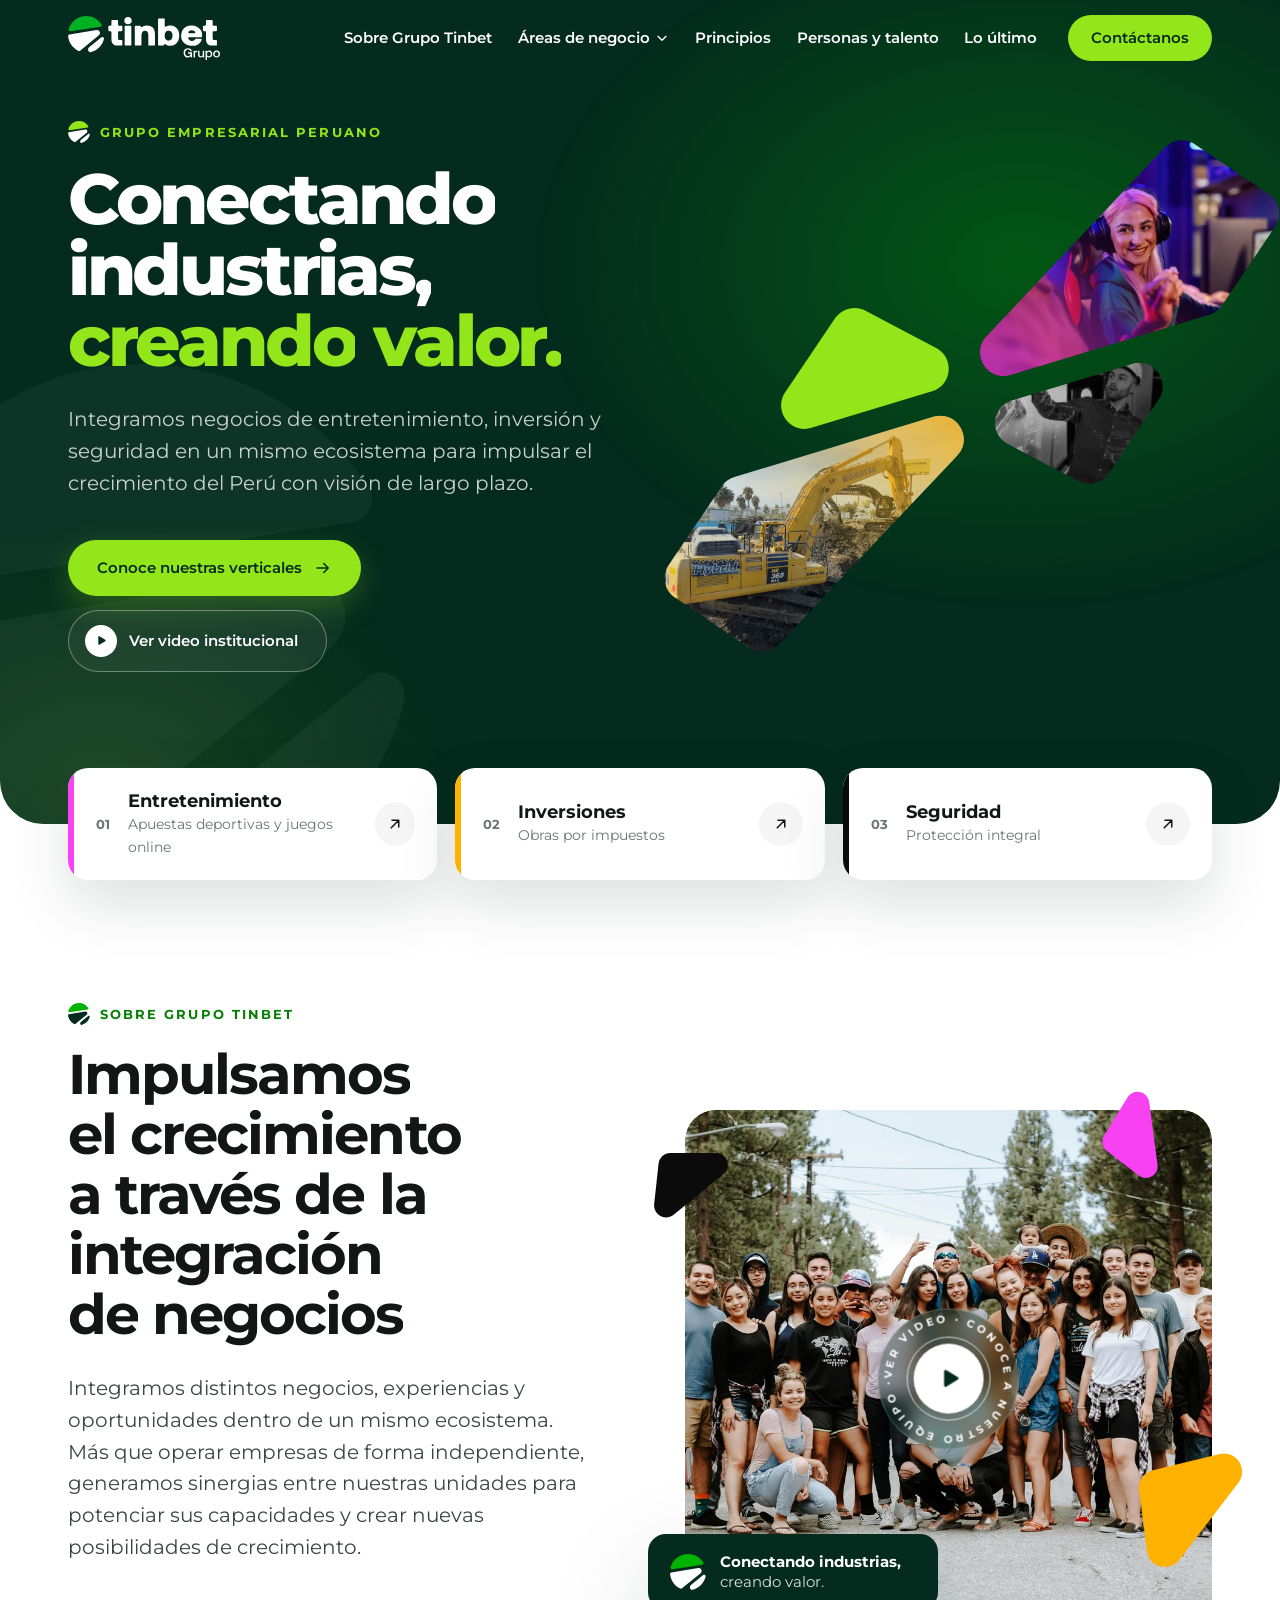
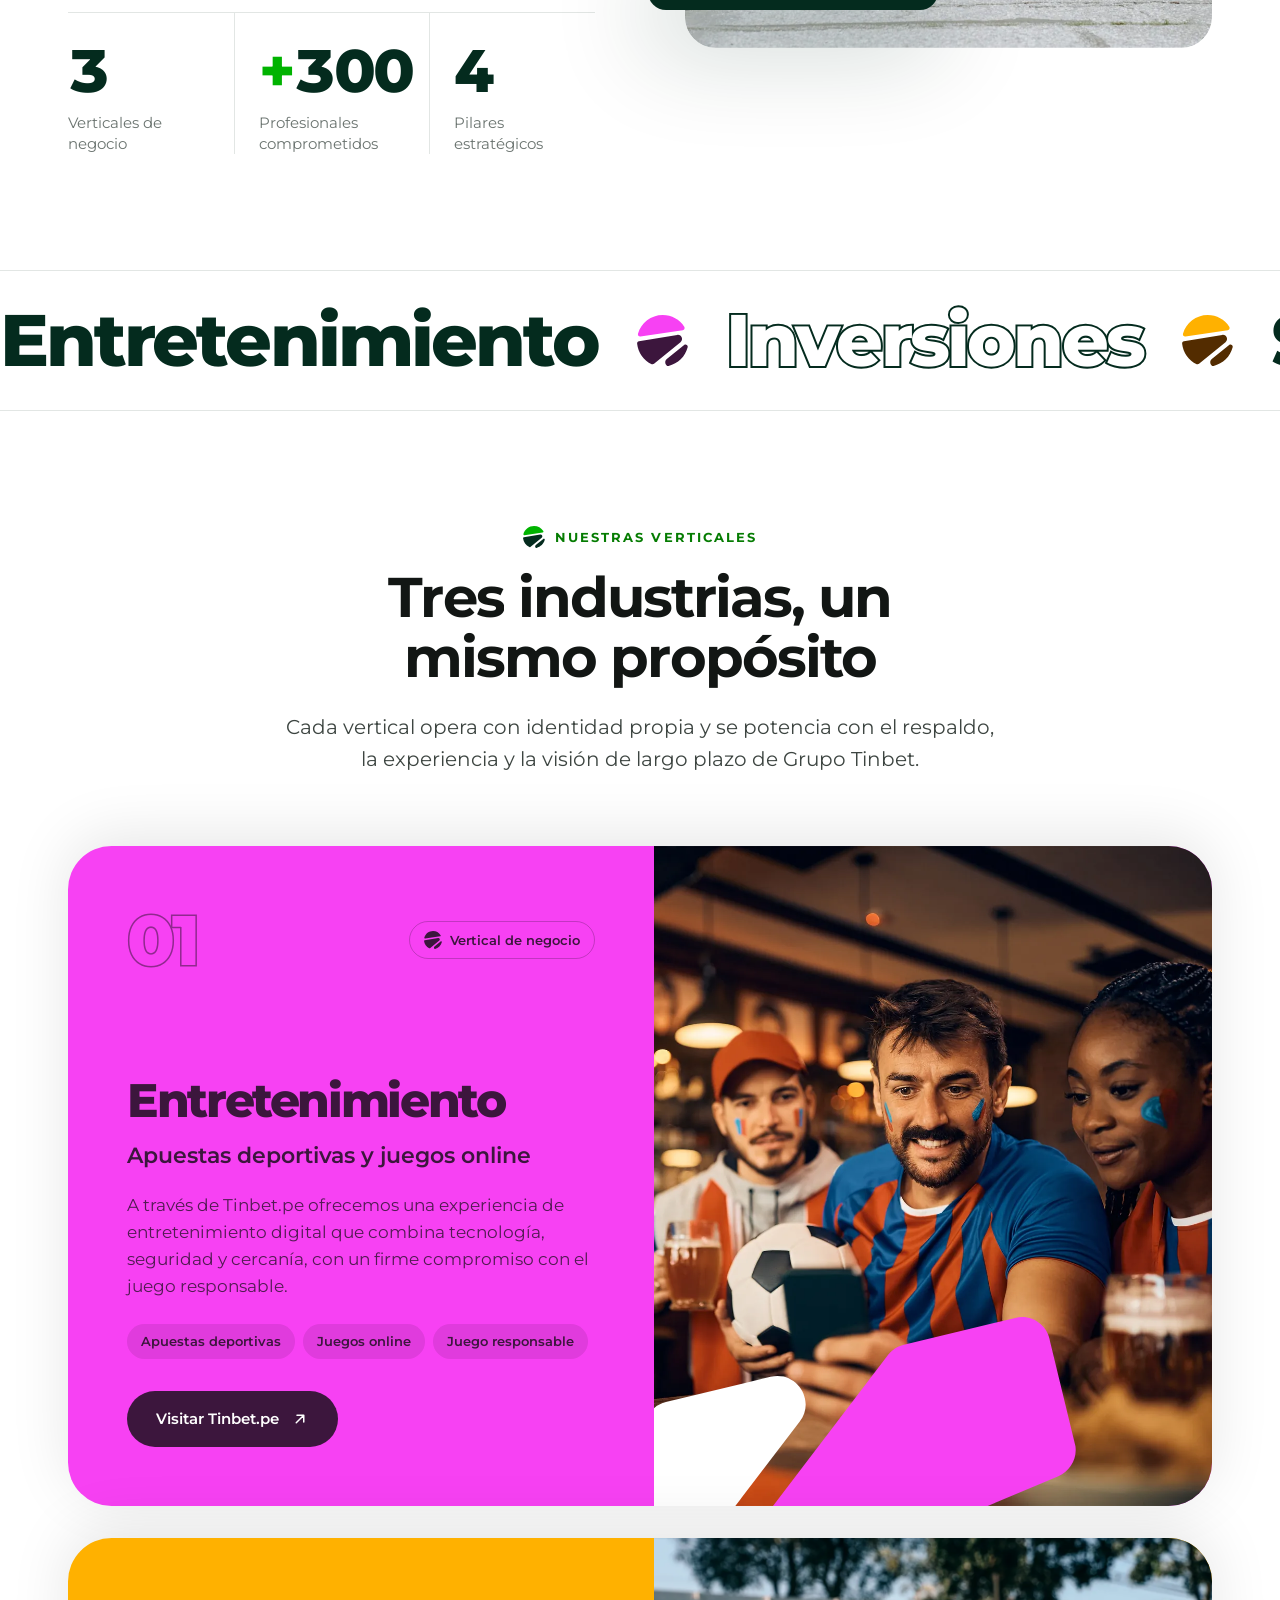
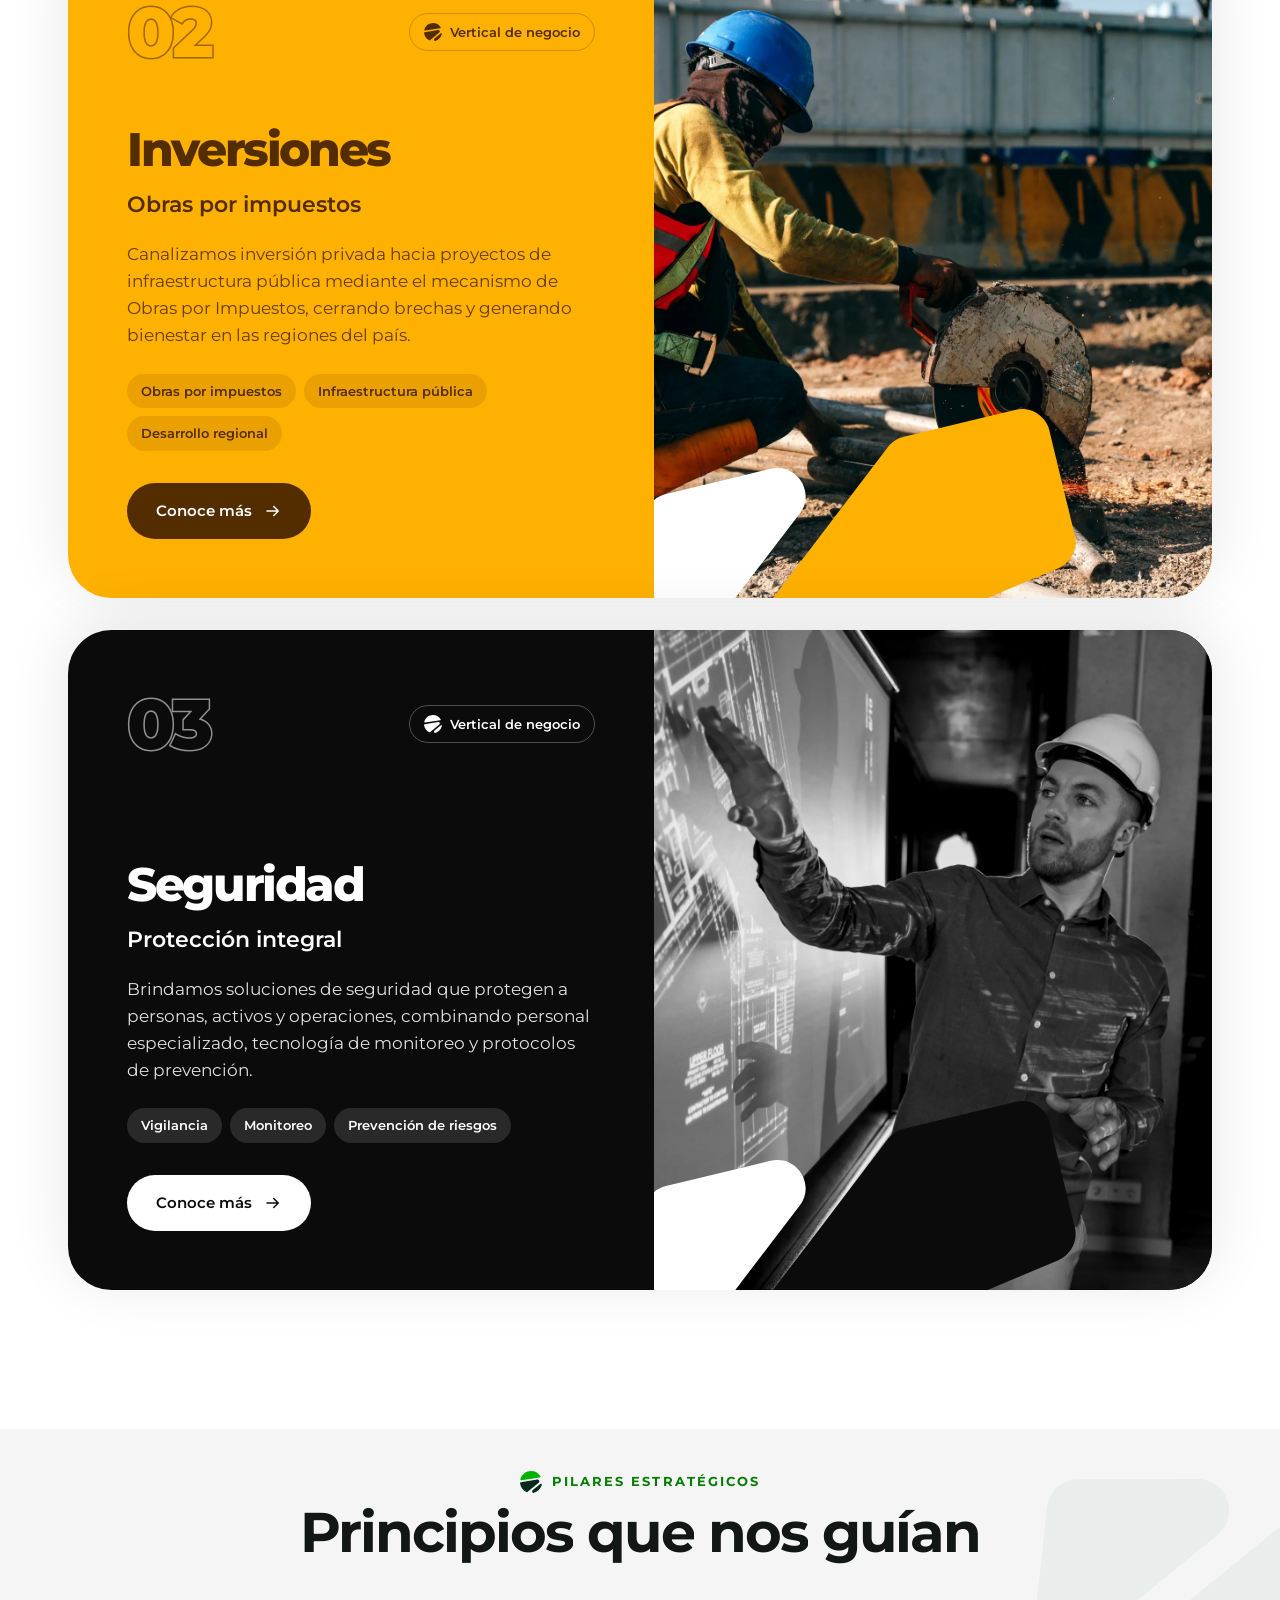
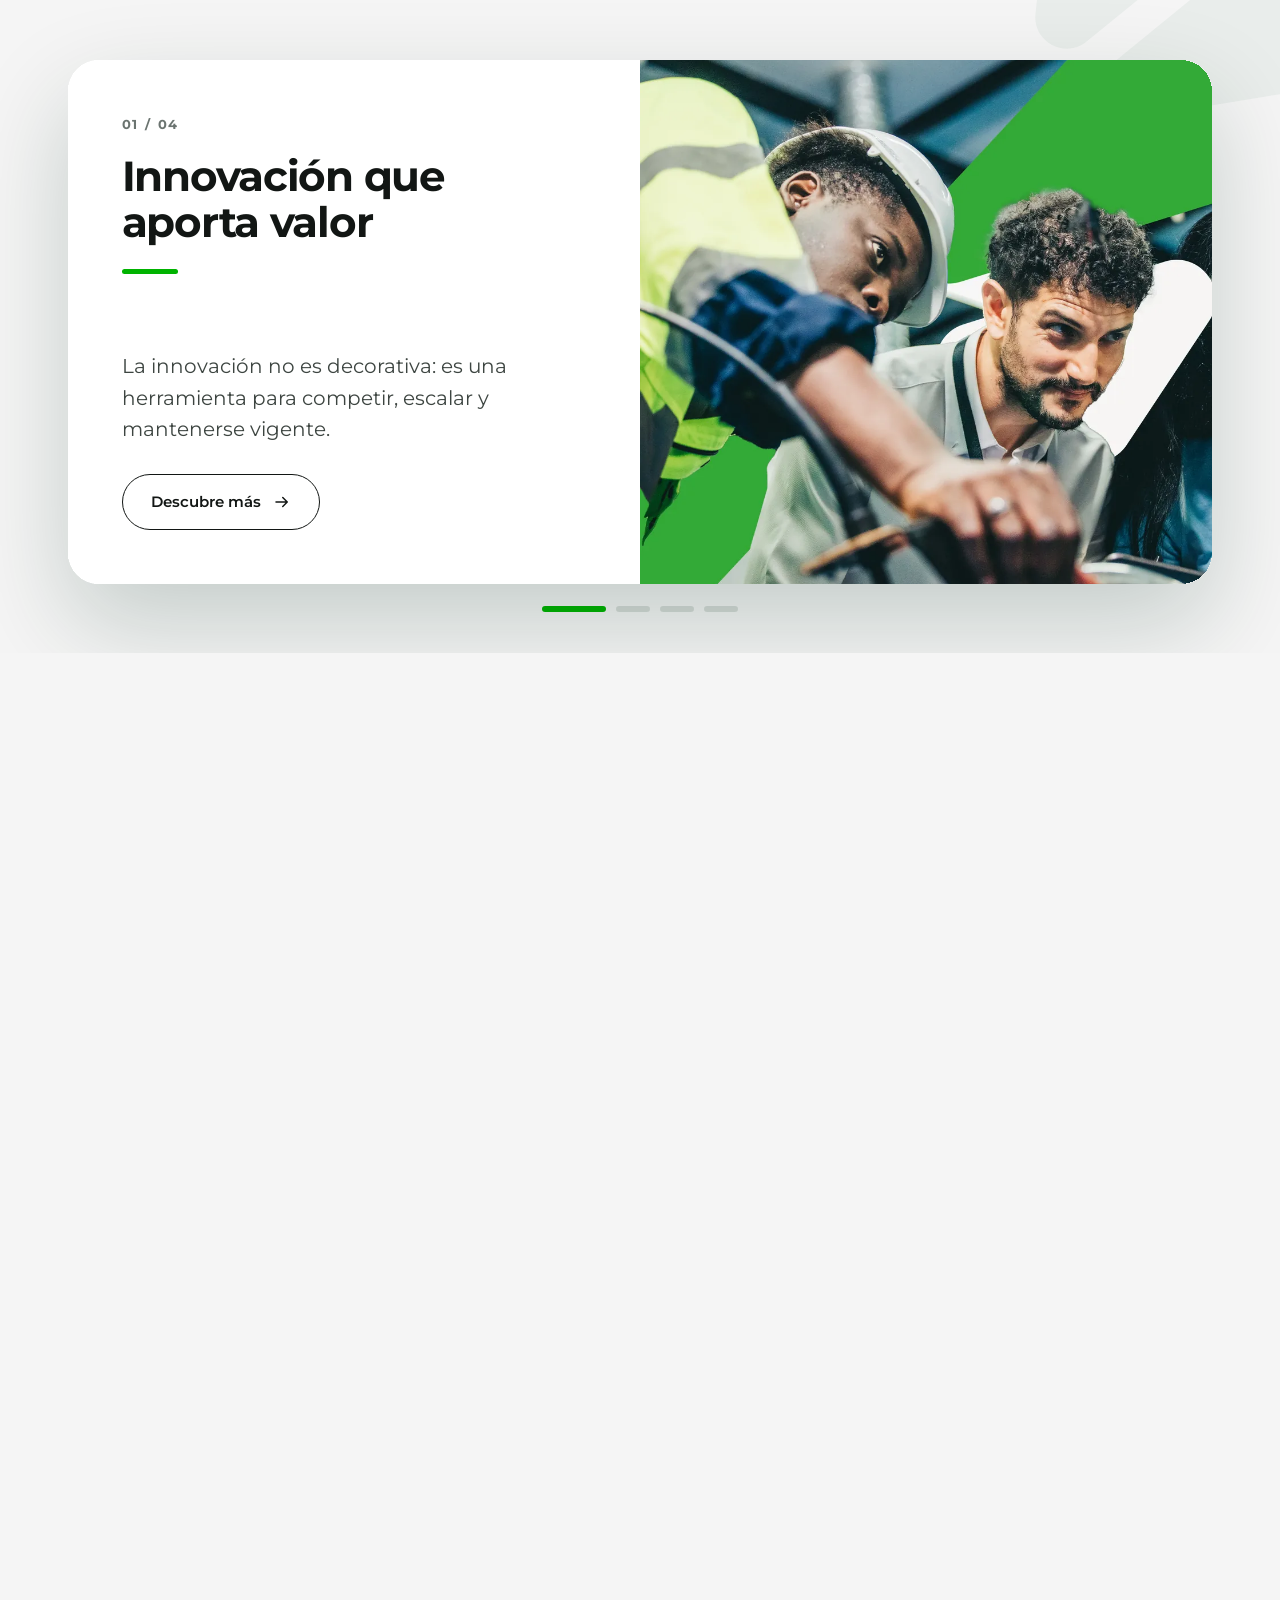
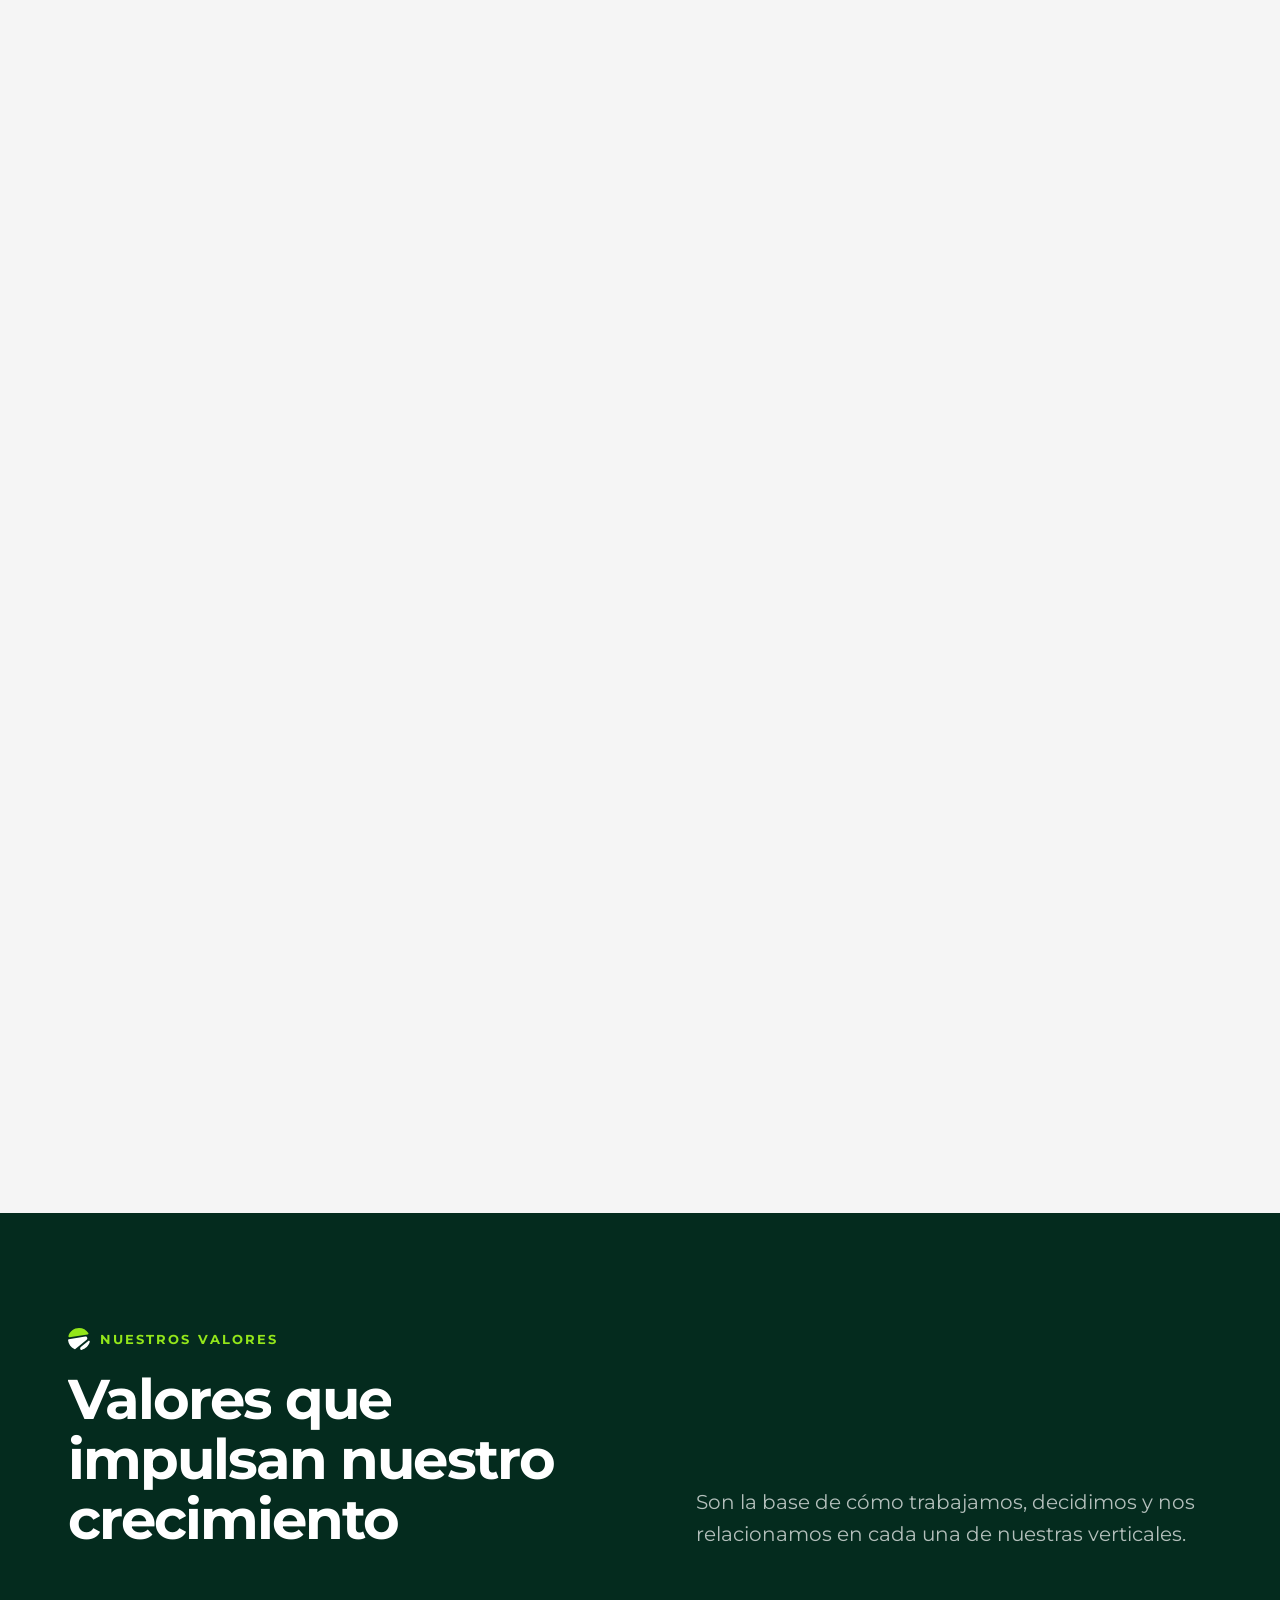
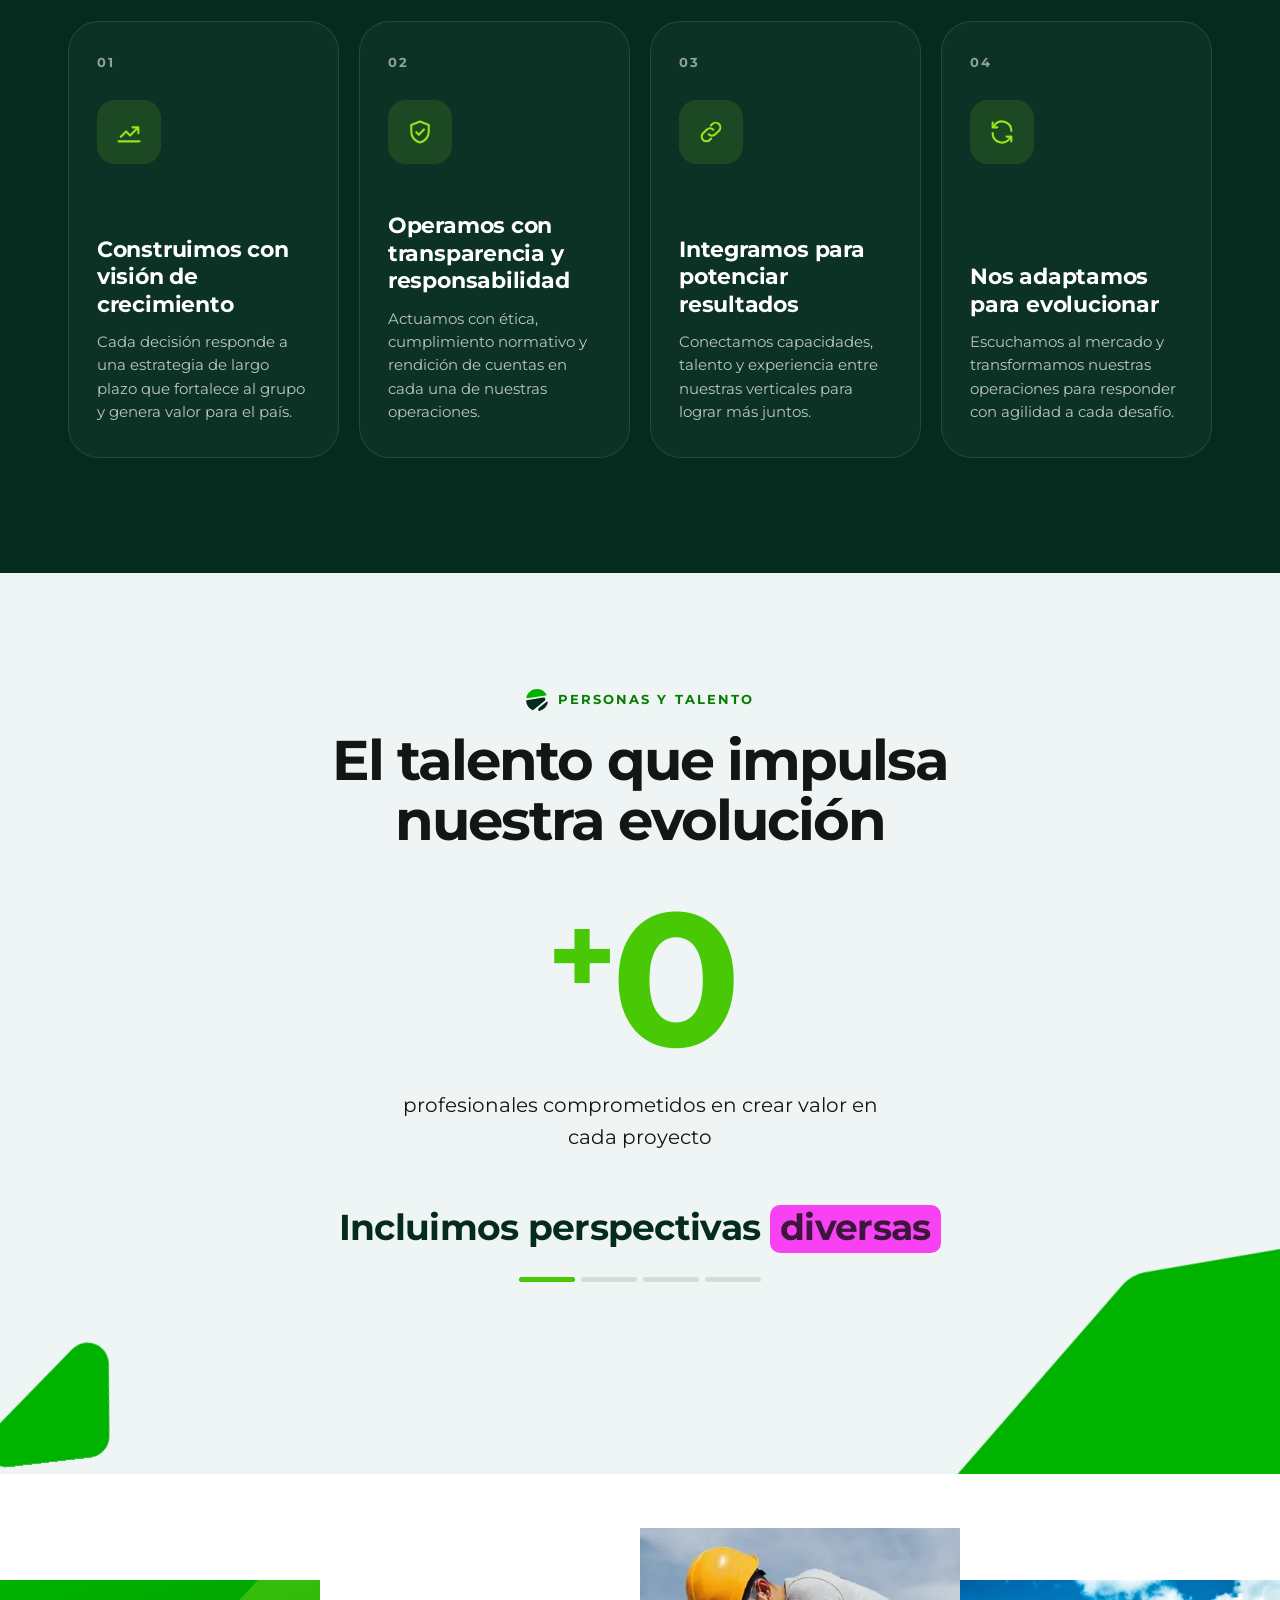
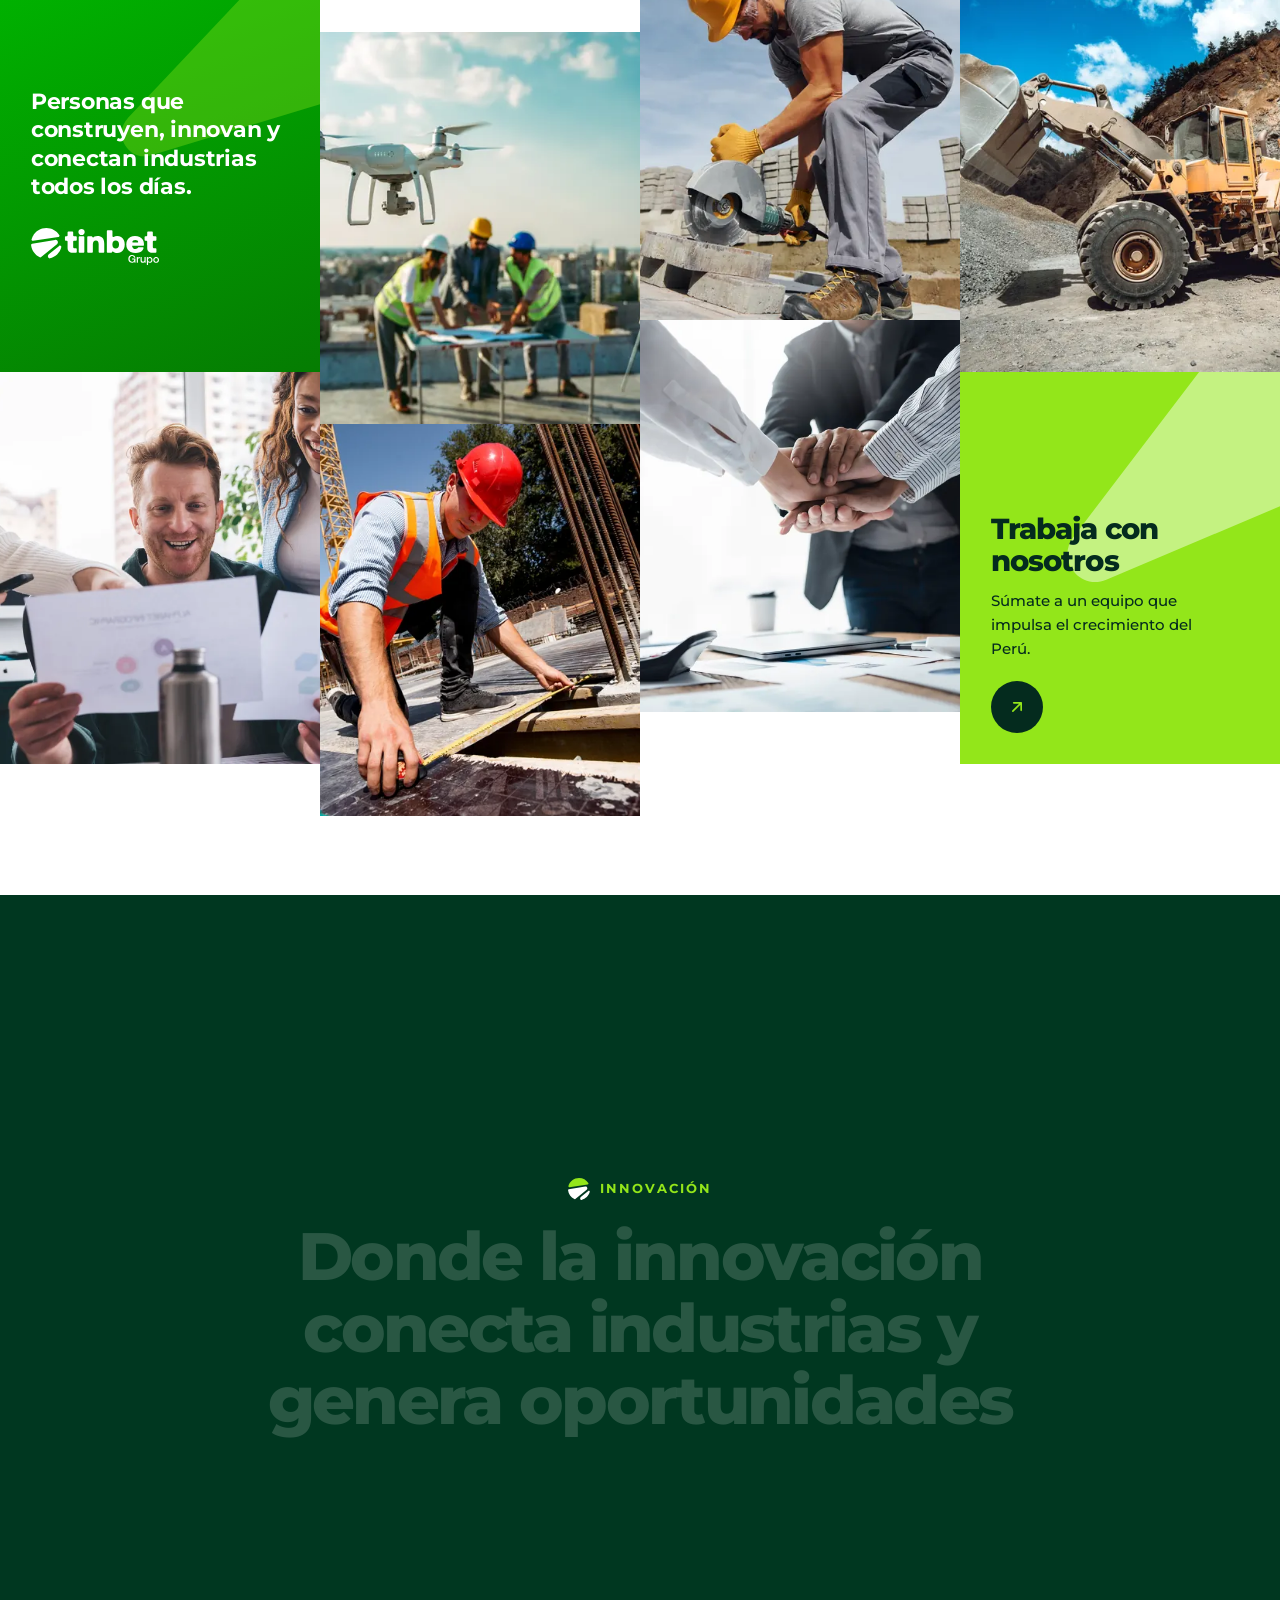
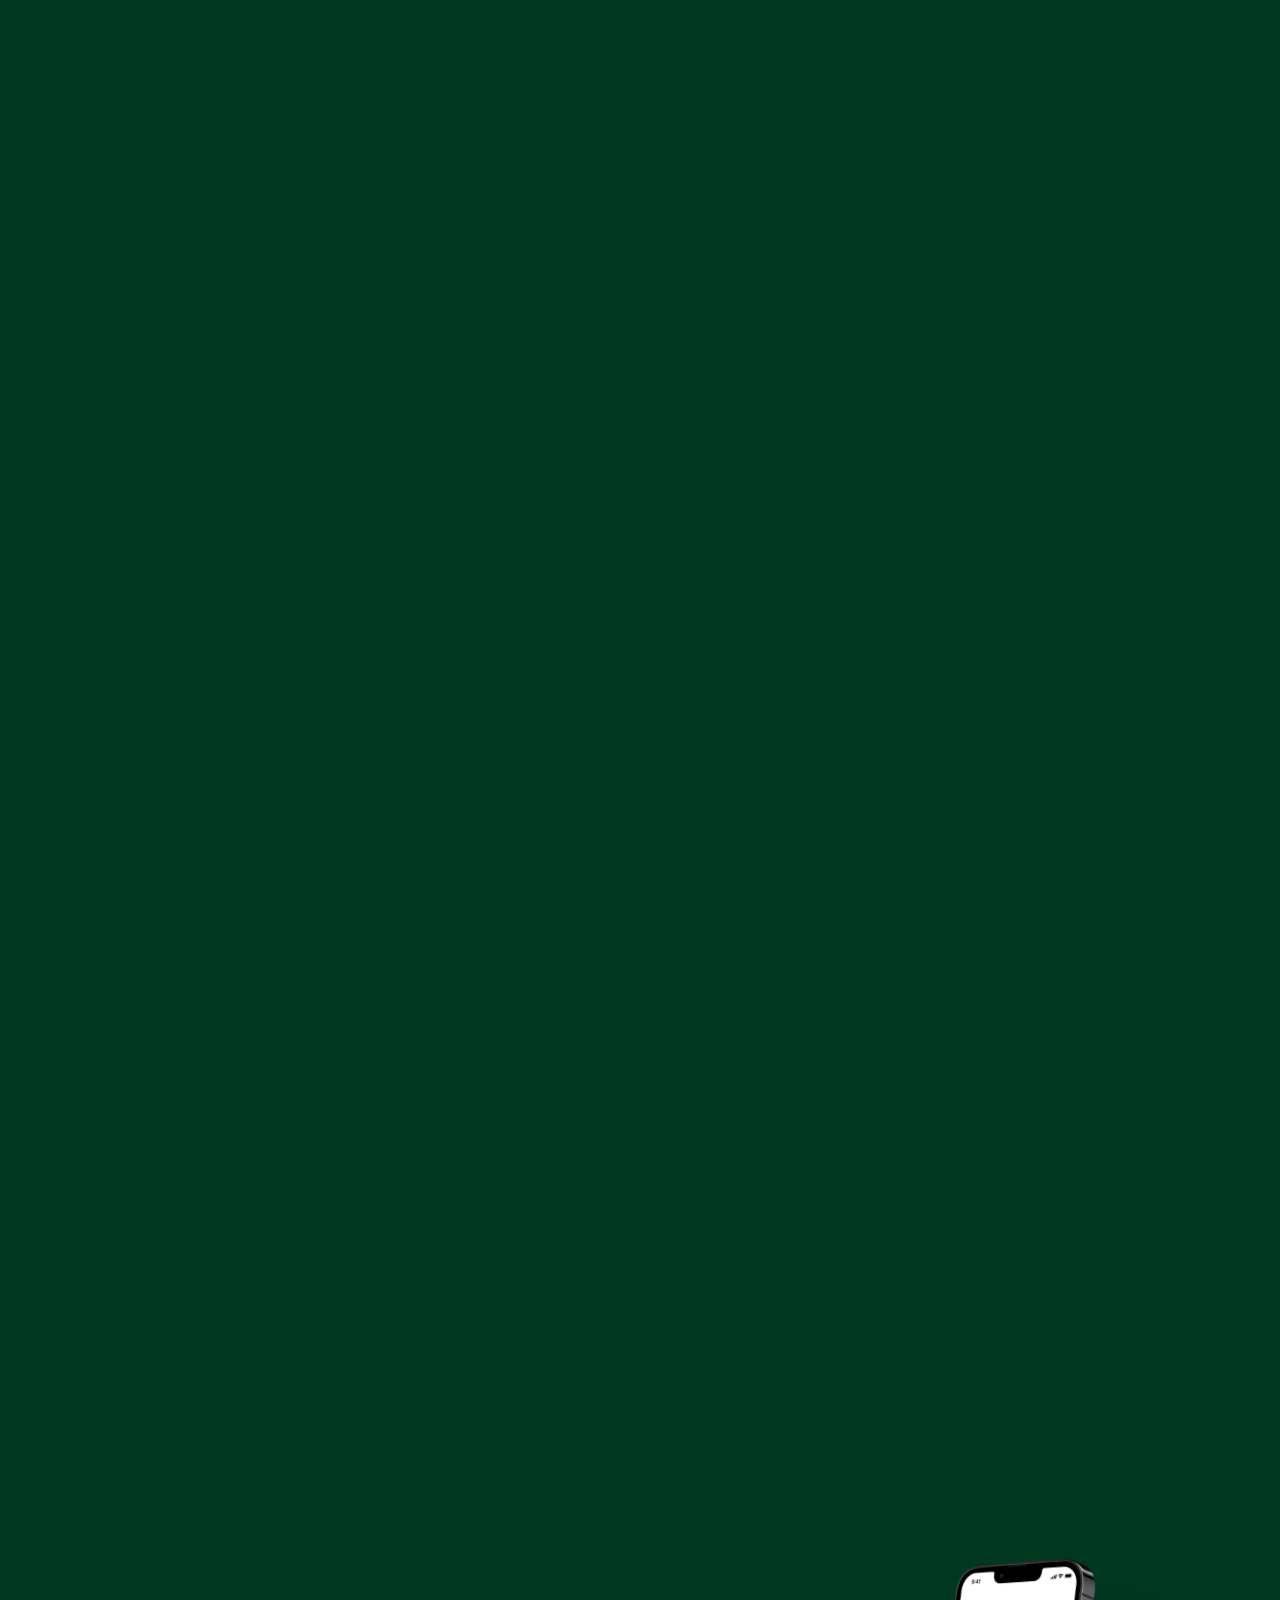
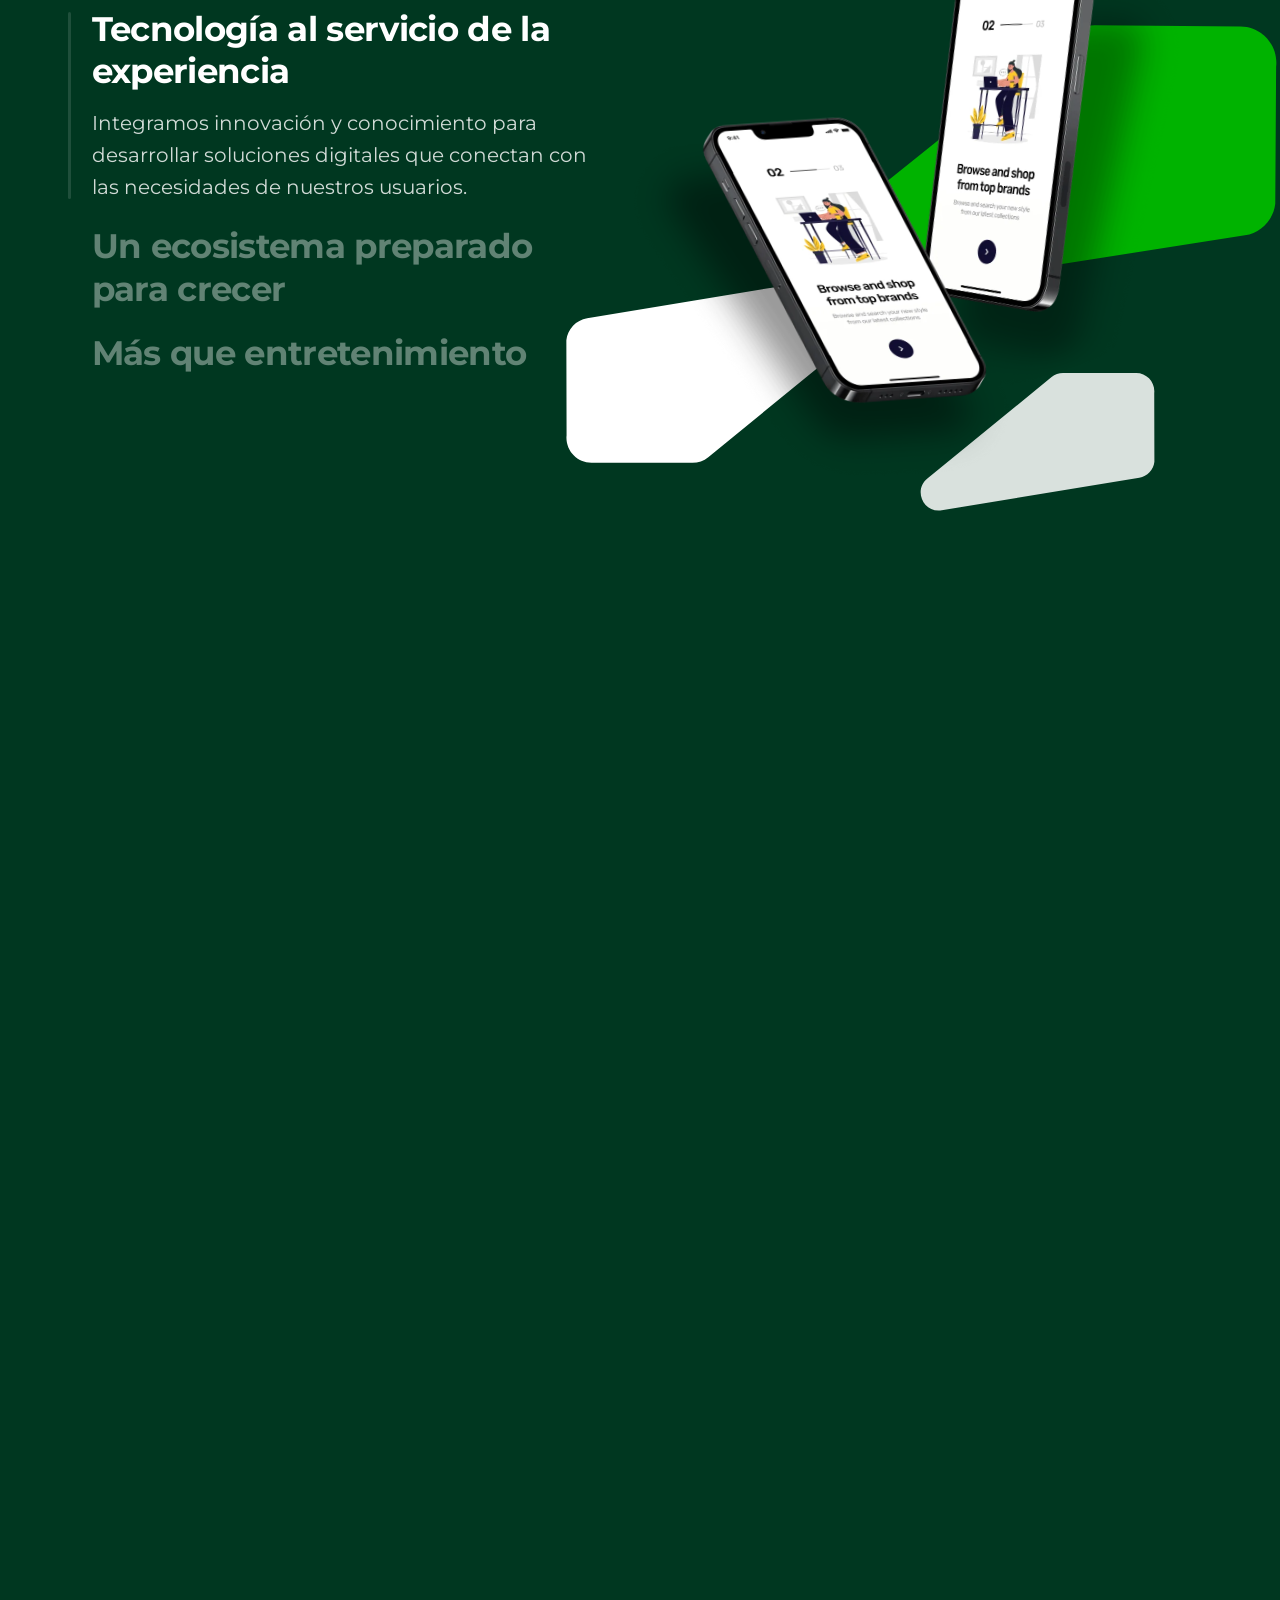
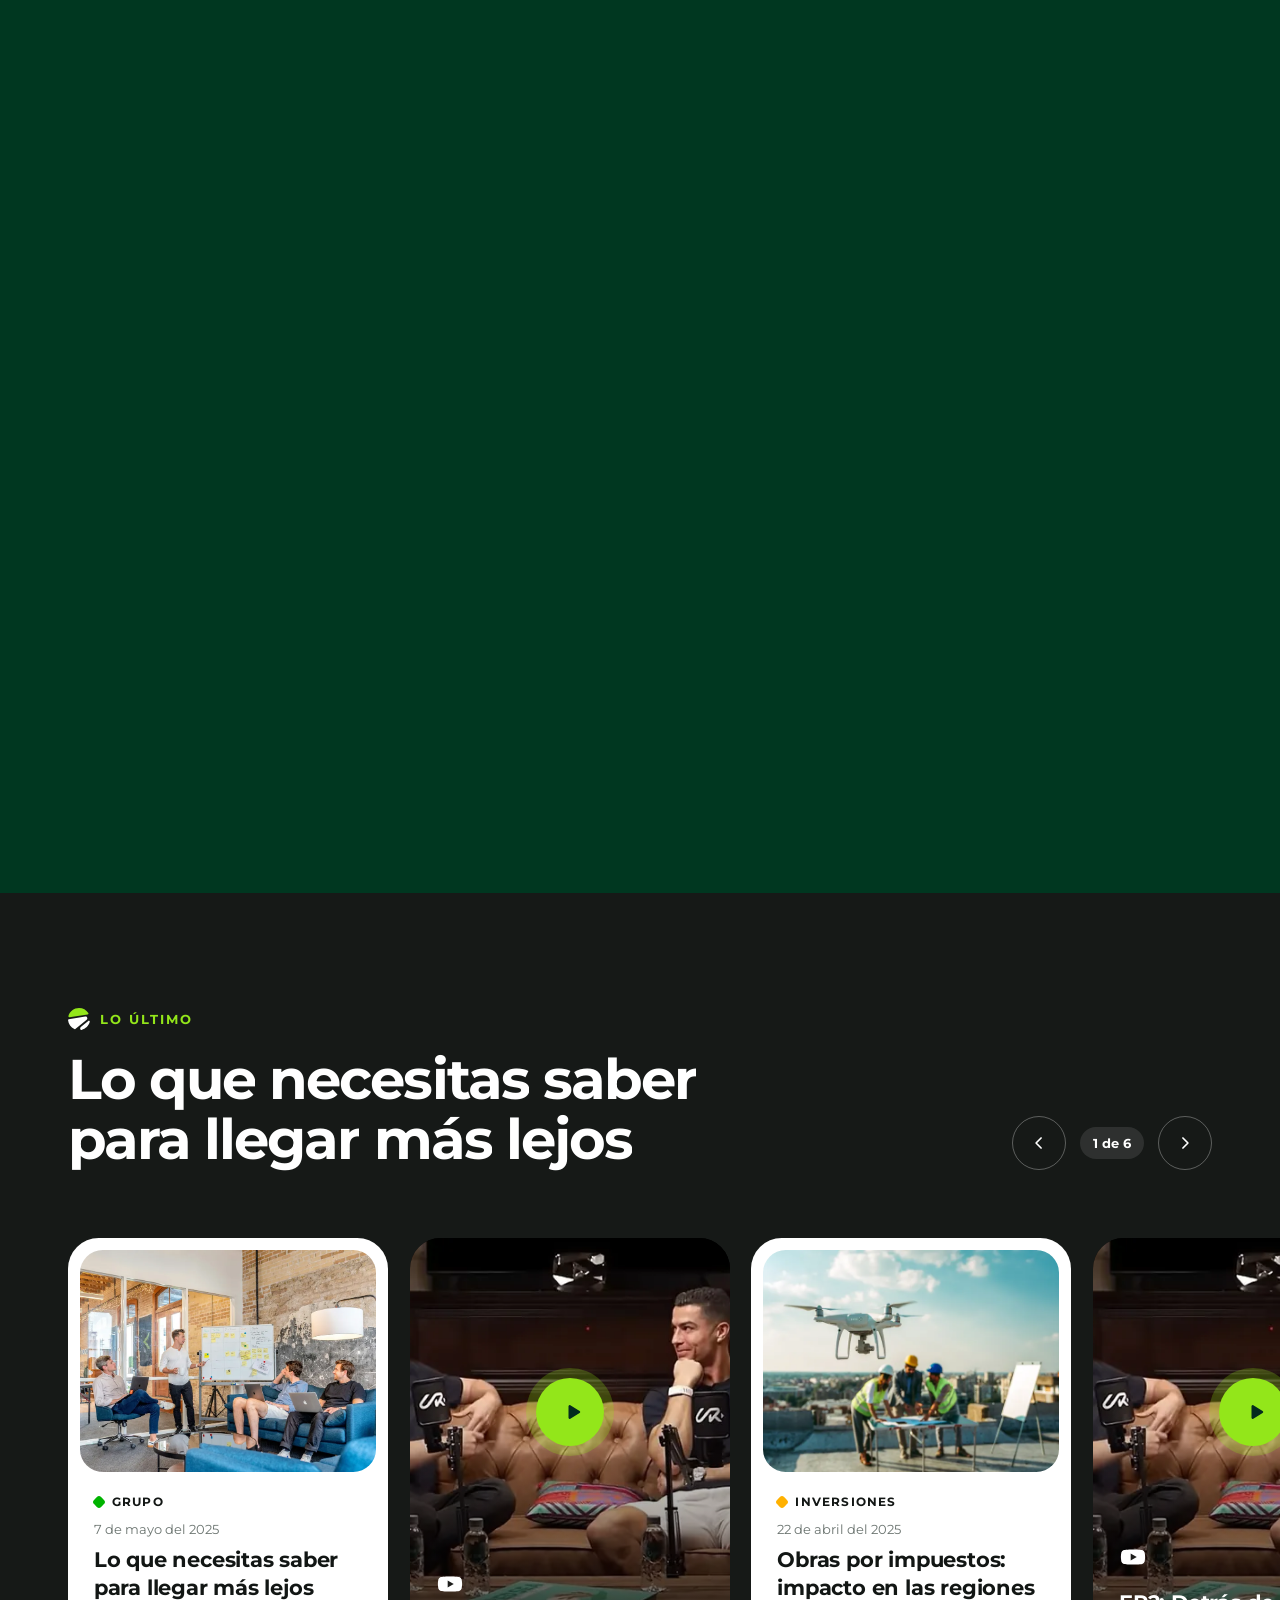
==== index.html @ fe434a2c "Obras por impuestos: tighter sections and type scale on desktop and mobile - Project sheets become c" ====
<!doctype html>
<html lang="es">
<head>
  <meta charset="utf-8">
  <meta name="viewport" content="width=device-width, initial-scale=1">
  <title>Grupo Tinbet | Conectando industrias, creando valor</title>
  <meta name="description" content="Grupo Tinbet es un grupo empresarial peruano que integra negocios de entretenimiento, inversiones en obras por impuestos y seguridad para impulsar el crecimiento del país.">
  <meta name="theme-color" content="#042b1e">

  <meta property="og:type" content="website">
  <meta property="og:locale" content="es_PE">
  <meta property="og:title" content="Grupo Tinbet | Conectando industrias, creando valor">
  <meta property="og:description" content="Entretenimiento, Inversiones y Seguridad: un mismo ecosistema que impulsa el crecimiento del Perú.">
  <meta property="og:url" content="https://ferdango.github.io/grupo-tinbet/">
  <meta property="og:image" content="https://ferdango.github.io/grupo-tinbet/assets/img/og-image.jpg">

  <link rel="icon" href="assets/logos/simbolo.svg" type="image/svg+xml">
  <link rel="apple-touch-icon" href="assets/img/apple-touch-icon.png">

  <link rel="preconnect" href="https://fonts.googleapis.com">
  <link rel="preconnect" href="https://fonts.gstatic.com" crossorigin>
  <link href="https://fonts.googleapis.com/css2?family=Montserrat:wght@400;500;600;700;800&display=swap" rel="stylesheet">

  <link rel="stylesheet" href="css/styles.css?v=14">
  <script>document.documentElement.classList.add('js');</script>
</head>
<body>
  <!-- Formas del manual de marca (Elementos gráficos) y símbolo, reutilizables con <use> -->
  <svg class="sprite" aria-hidden="true" focusable="false">
    <defs>
      <path id="x-0" d="M813.3 538.2L443.7 839.7C434.1 847.5 422.1 851.8 409.6 851.8L192 851.8C160 851.8 135 824.1 138.4 792.2L137.9 588C140.4 563.9 158.8 544.4 182.7 540.4L770.5 443.2C825 434.2 856.2 503.3 813.3 538.2Z"/>
      <path id="x-1" d="M636.1 755.9L860.3 573.5C897.6 543.1 953.1 573.2 947.9 621.1L928.2 803.3C925.2 830.6 902.1 851.4 874.6 851.4L670.2 851.6C619.4 851.7 596.7 787.9 636.1 755.9Z"/>
      <path id="x-2" d="M991.6 445.2L1361.2 143.8C1370.8 135.9 1382.9 131.6 1395.3 131.6L1612.9 131.6C1644.9 131.6 1669.9 159.4 1666.6 191.2L1667.1 395.4C1664.5 419.6 1646.2 439 1622.2 443L1034.5 540.2C979.9 549.2 948.8 480.2 991.6 445.2Z"/>
      <path id="x-3" d="M1168.8 227.5L944.7 409.9C907.3 440.4 851.8 410.2 857 362.3L876.8 180.1C879.7 152.8 902.8 132.1 930.3 132L1134.7 131.8C1185.5 131.7 1208.2 195.5 1168.8 227.5Z"/>
      <path id="kite-0" d="M658.9 760.9L1085.6 200.7C1096.7 186.1 1112.6 175.8 1130.4 171.5L1442.8 96.5C1488.7 85.5 1534.1 116.7 1540.3 163.6L1611.4 456.6C1616.1 492.1 1596.5 526.4 1563.4 540.3L753.2 882.5C678 914.2 609.5 825.8 658.9 760.9Z"/>
      <path id="kite-1" d="M838.3 387.3L579.4 726.3C536.2 782.9 446.2 758.7 437.2 688.2L402.7 419.9C397.6 379.6 423.5 341.9 463 332.4L756.3 261.6C829.2 244 883.8 327.7 838.3 387.3Z"/>
      <path id="kite-2" d="M339.6 398.9L366 595.4C370.4 628.2 332.9 649.8 306.7 629.6L207.2 552.7C192.3 541.2 188.4 520.3 198.2 504.1L271.4 384.5C289.6 354.7 335 364.3 339.6 398.9Z"/>
      <path id="chev-0" d="M914.5 531.7L1356.5 63.5C1374.5 44.5 1403.1 39.8 1426.2 52.1L1609 175.8C1639.6 192.1 1649.4 231.2 1630 259.9L1498.6 454.9C1491.1 466.1 1480 474.3 1467.2 478.2L973.7 627.5C916.6 644.8 873.5 575.1 914.5 531.7Z"/>
      <path id="chev-1" d="M1275.9 600.1L977.1 690.9C927.2 706 920.8 773.9 966.8 798.2L1142 890.5C1168.3 904.3 1200.9 896.2 1217.5 871.5L1341.1 688.5C1371.9 643 1328.4 584.1 1275.9 600.1Z"/>
      <path id="chev-2" d="M842.1 826.9L400 1295.1C382 1314.2 353.5 1318.9 330.3 1306.6L147.5 1182.8C117 1166.6 107.2 1127.5 126.5 1098.8L257.9 903.7C265.4 892.5 276.5 884.3 289.4 880.5L782.8 731.1C840 713.8 883.1 783.5 842.1 826.9Z"/>
      <path id="chev-3" d="M480.6 758.6L779.5 667.8C829.3 652.6 835.8 584.7 789.7 560.4L614.5 468.1C588.2 454.3 555.7 462.5 539 487.1L415.4 670.2C384.7 715.7 428.1 774.5 480.6 758.6Z"/>
      <path id="sym-0" d="M777.2 532.2L318.5 608.1C304.6 610.4 294.8 623.1 296.3 637C308 746 376.3 838 471.3 883.1C480.5 887.5 491.4 886 499.3 879.6L817.1 620.4C856.9 588 827.9 523.8 777.2 532.2Z"/>
      <path id="sym-1" d="M603.6 294.6C462.7 294.6 343.8 388.9 306.5 517.8C301.2 536.5 316.8 554.5 336.1 551.6L843.9 475.3C863.2 472.4 872.8 450.5 862.1 434.2C806.9 350.1 711.7 294.6 603.6 294.6Z"/>
      <path id="sym-2" d="M860.7 653.3L652.4 822.7C626.2 844 629.6 880.3 650.9 899.3C657.2 904.9 666 906.6 674.2 904.7C786.1 878.5 874.5 791.6 903 680.7C909.2 656.4 880.7 637.3 861.1 652.9C861 653 860.8 653.1 860.7 653.3Z"/>
      <filter id="f-gray"><feColorMatrix type="saturate" values="0"/></filter>
    </defs>
    <symbol id="i-symbol" viewBox="294.8 294.5 614.5 612.2">
      <use href="#sym-1" style="fill: var(--sym-a, currentColor)"/>
      <use href="#sym-0" style="fill: var(--sym-b, currentColor)"/>
      <use href="#sym-2" style="fill: var(--sym-b, currentColor)"/>
    </symbol>
    <symbol id="i-arrow" viewBox="0 0 24 24"><path d="M4 12h15m-6-6 6 6-6 6" fill="none" stroke="currentColor" stroke-width="2" stroke-linecap="round" stroke-linejoin="round"/></symbol>
    <symbol id="i-arrow-up-right" viewBox="0 0 24 24"><path d="M7 17 17 7M8 7h9v9" fill="none" stroke="currentColor" stroke-width="2" stroke-linecap="round" stroke-linejoin="round"/></symbol>
    <symbol id="i-chevron-down" viewBox="0 0 24 24"><path d="m6 9.5 6 6 6-6" fill="none" stroke="currentColor" stroke-width="2" stroke-linecap="round" stroke-linejoin="round"/></symbol>
    <symbol id="i-chevron-left" viewBox="0 0 24 24"><path d="m14.5 6-6 6 6 6" fill="none" stroke="currentColor" stroke-width="2" stroke-linecap="round" stroke-linejoin="round"/></symbol>
    <symbol id="i-chevron-right" viewBox="0 0 24 24"><path d="m9.5 6 6 6-6 6" fill="none" stroke="currentColor" stroke-width="2" stroke-linecap="round" stroke-linejoin="round"/></symbol>
    <symbol id="i-play" viewBox="0 0 24 24"><path d="M8.5 6.3v11.4a1.2 1.2 0 0 0 1.82 1.03l9.3-5.7a1.2 1.2 0 0 0 0-2.06l-9.3-5.7A1.2 1.2 0 0 0 8.5 6.3Z" fill="currentColor"/></symbol>
    <symbol id="i-plus" viewBox="0 0 24 24"><path d="M12 4v16M4 12h16" fill="none" stroke="currentColor" stroke-width="1.8" stroke-linecap="round"/></symbol>
    <symbol id="i-close" viewBox="0 0 24 24"><path d="m6 6 12 12M18 6 6 18" fill="none" stroke="currentColor" stroke-width="1.8" stroke-linecap="round"/></symbol>
    <symbol id="i-growth" viewBox="0 0 24 24"><path d="M3 20h18M5 16l4.5-4.5 3.5 3.5L20 8m0 0h-5m5 0v5" fill="none" stroke="currentColor" stroke-width="1.8" stroke-linecap="round" stroke-linejoin="round"/></symbol>
    <symbol id="i-shield" viewBox="0 0 24 24"><path d="M12 3 4.5 6v5.5c0 4.6 3.1 8.4 7.5 9.5 4.4-1.1 7.5-4.9 7.5-9.5V6L12 3Z" fill="none" stroke="currentColor" stroke-width="1.8" stroke-linejoin="round"/><path d="m8.8 12.2 2.2 2.2 4.4-4.6" fill="none" stroke="currentColor" stroke-width="1.8" stroke-linecap="round" stroke-linejoin="round"/></symbol>
    <symbol id="i-link" viewBox="0 0 24 24"><path d="M10 14a4 4 0 0 0 5.7 0l3.1-3.1a4 4 0 0 0-5.7-5.7l-1.2 1.2M14 10a4 4 0 0 0-5.7 0l-3.1 3.1a4 4 0 0 0 5.7 5.7l1.2-1.2" fill="none" stroke="currentColor" stroke-width="1.8" stroke-linecap="round" stroke-linejoin="round"/></symbol>
    <symbol id="i-refresh" viewBox="0 0 24 24"><path d="M20 11a8 8 0 0 0-14.3-4.9L4 8m0-4v4h4M4 13a8 8 0 0 0 14.3 4.9L20 16m0 4v-4h-4" fill="none" stroke="currentColor" stroke-width="1.8" stroke-linecap="round" stroke-linejoin="round"/></symbol>
    <symbol id="i-instagram" viewBox="0 0 24 24"><rect x="3.5" y="3.5" width="17" height="17" rx="5" fill="none" stroke="currentColor" stroke-width="1.7"/><circle cx="12" cy="12" r="4" fill="none" stroke="currentColor" stroke-width="1.7"/><circle cx="17.2" cy="6.8" r="1.1" fill="currentColor"/></symbol>
    <symbol id="i-linkedin" viewBox="0 0 24 24"><path d="M6.5 9.5v9M6.5 6v.01M11 18.5v-5.2c0-2 1.3-3.3 3-3.3s2.9 1.3 2.9 3.3v5.2M11 9.5v9" fill="none" stroke="currentColor" stroke-width="1.8" stroke-linecap="round"/></symbol>
    <symbol id="i-mail" viewBox="0 0 24 24"><rect x="3" y="5" width="18" height="14" rx="2.5" fill="none" stroke="currentColor" stroke-width="1.7"/><path d="m3.8 6.5 8.2 6.3 8.2-6.3" fill="none" stroke="currentColor" stroke-width="1.7" stroke-linejoin="round"/></symbol>
    <symbol id="i-tiktok" viewBox="0 0 24 24"><path d="M14.6 3h-3v11.7a2.75 2.75 0 1 1-2.2-2.7V9a5.75 5.75 0 1 0 5.2 5.7V8.8a7.2 7.2 0 0 0 4.2 1.4v-3a4.3 4.3 0 0 1-4.2-4.2Z" fill="currentColor"/></symbol>
    <symbol id="i-youtube" viewBox="0 0 24 24"><path d="M22 8.2a3 3 0 0 0-2.1-2.1C18 5.6 12 5.6 12 5.6s-6 0-7.9.5A3 3 0 0 0 2 8.2 31 31 0 0 0 1.6 12 31 31 0 0 0 2 15.8a3 3 0 0 0 2.1 2.1c1.9.5 7.9.5 7.9.5s6 0 7.9-.5a3 3 0 0 0 2.1-2.1 31 31 0 0 0 .4-3.8 31 31 0 0 0-.4-3.8Z" fill="currentColor"/><path d="m10 15.1 5.2-3.1L10 8.9Z" fill="#1d1d1b"/></symbol>
  </svg>

  <a class="skip-link" href="#contenido">Saltar al contenido</a>

  <!-- ============ HEADER ============ -->
  <header class="site-header is-over-hero" data-header>
    <div class="scroll-progress" data-progress aria-hidden="true"></div>
    <div class="site-header__inner container">
      <a class="site-header__logo" href="#inicio" aria-label="Grupo Tinbet, ir al inicio">
        <img class="logo-on-dark" src="assets/logos/logo-horizontal-negativo.svg" alt="Grupo Tinbet" width="152" height="44">
        <img class="logo-on-light" src="assets/logos/logo-horizontal.svg" alt="" width="152" height="44">
      </a>

      <button class="menu-toggle" type="button" aria-expanded="false" aria-controls="menu-principal" data-menu-toggle>
        <span class="menu-toggle__bars" aria-hidden="true"></span>
        <span class="sr-only">Abrir menú</span>
      </button>

      <nav class="site-nav" id="menu-principal" aria-label="Principal" data-menu>
        <ul class="site-nav__list">
          <li><a href="#nosotros">Sobre Grupo Tinbet</a></li>
          <li class="has-sub">
            <a href="areas-de-negocio.html">Áreas de negocio <svg class="caret" aria-hidden="true"><use href="#i-chevron-down"/></svg></a>
            <ul class="subnav">
              <li><a href="#entretenimiento" style="--v: var(--c-ent)"><span class="subnav__dot"></span><span><strong>Entretenimiento</strong><small>Apuestas deportivas y juegos online</small></span></a></li>
              <li><a href="obras-por-impuestos.html" style="--v: var(--c-inv)"><span class="subnav__dot"></span><span><strong>Inversiones</strong><small>Obras por impuestos</small></span></a></li>
              <li><a href="#seguridad" style="--v: var(--c-seg)"><span class="subnav__dot"></span><span><strong>Seguridad</strong><small>Protección integral</small></span></a></li>
            </ul>
          </li>
          <li><a href="#principios">Principios</a></li>
          <li><a href="personas-y-talento.html">Personas y talento</a></li>
          <li><a href="lo-ultimo.html">Lo último</a></li>
        </ul>
        <a class="btn btn--header site-nav__cta" href="#contacto">Contáctanos</a>
      </nav>
    </div>
  </header>

  <main id="contenido">

    <!-- ============ HERO ============ -->
    <section class="hero" id="inicio" aria-labelledby="hero-title" data-hero>
      <div class="hero__glow" aria-hidden="true"></div>
      <svg class="hero__watermark" aria-hidden="true"><use href="#i-symbol"/></svg>

      <div class="container hero__grid">
        <div class="hero__copy">
          <p class="eyebrow eyebrow--light" data-reveal>
            <svg class="eyebrow__sym" aria-hidden="true"><use href="#i-symbol"/></svg>
            Grupo empresarial peruano
          </p>
          <h1 class="hero__title" id="hero-title" data-split>Conectando industrias, <span class="text-lime">creando valor.</span></h1>
          <p class="hero__lead" data-reveal>Integramos negocios de entretenimiento, inversión y seguridad en un mismo ecosistema para impulsar el crecimiento del Perú con visión de largo plazo.</p>
          <div class="hero__actions" data-reveal>
            <a class="btn btn--lime" href="#verticales">Conoce nuestras verticales <svg aria-hidden="true"><use href="#i-arrow"/></svg></a>
            <button class="btn btn--ghost-light" type="button" data-video-open data-video="">
              <span class="btn__play" aria-hidden="true"><svg><use href="#i-play"/></svg></span>
              Ver video institucional
            </button>
          </div>
        </div>

        <div class="hero__art" data-hero-art aria-hidden="true">
          <svg class="art" viewBox="100 30 1560 1300">
            <defs>
              <clipPath id="clip-chev-0"><use href="#chev-0"/></clipPath>
              <clipPath id="clip-chev-1"><use href="#chev-1"/></clipPath>
              <clipPath id="clip-chev-2"><use href="#chev-2"/></clipPath>
              <linearGradient id="tint-ent" x1="0" y1="1" x2="1" y2="0">
                <stop offset="0" stop-color="#f741f3" stop-opacity=".75"/>
                <stop offset=".55" stop-color="#f741f3" stop-opacity="0"/>
              </linearGradient>
              <linearGradient id="tint-inv" x1="1" y1="0" x2="0" y2="1">
                <stop offset="0" stop-color="#ffb100" stop-opacity=".8"/>
                <stop offset=".55" stop-color="#ffb100" stop-opacity="0"/>
              </linearGradient>
              <linearGradient id="tint-seg" x1="0" y1="0" x2="1" y2="1">
                <stop offset="0" stop-color="#000" stop-opacity="0"/>
                <stop offset="1" stop-color="#000" stop-opacity=".7"/>
              </linearGradient>
            </defs>
            <g class="art-piece" style="--d: 0; --depth: 18">
              <g class="art-par"><g class="art-float" style="--dur: 9s">
                <g clip-path="url(#clip-chev-0)">
                  <image href="assets/img/hero-entretenimiento.webp" x="873.5" y="39.8" width="775.9" height="605" preserveAspectRatio="xMidYMid slice"/>
                  <rect x="873.5" y="39.8" width="775.9" height="605" fill="url(#tint-ent)"/>
                </g>
              </g></g>
            </g>
            <g class="art-piece" style="--d: 1; --depth: -12">
              <g class="art-par"><g class="art-float" style="--dur: 7s; --delay: -2s">
                <use href="#chev-3" class="fill-lime"/>
              </g></g>
            </g>
            <g class="art-piece" style="--d: 2; --depth: 10">
              <g class="art-par"><g class="art-float" style="--dur: 8s; --delay: -4s">
                <g clip-path="url(#clip-chev-1)">
                  <image href="assets/img/vertical-seguridad.webp" x="920.8" y="520" width="451.1" height="451.1" preserveAspectRatio="xMidYMid slice" filter="url(#f-gray)"/>
                  <rect x="920.8" y="584.1" width="451.1" height="320.2" fill="url(#tint-seg)"/>
                </g>
              </g></g>
            </g>
            <g class="art-piece" style="--d: 3; --depth: 22">
              <g class="art-par"><g class="art-float" style="--dur: 10s; --delay: -1s">
                <g clip-path="url(#clip-chev-2)">
                  <image href="assets/img/hero-inversiones.webp" x="107.2" y="713.8" width="775.9" height="605" preserveAspectRatio="xMidYMid slice"/>
                  <rect x="107.2" y="713.8" width="775.9" height="605" fill="url(#tint-inv)"/>
                </g>
              </g></g>
            </g>
          </svg>
        </div>
      </div>

      <div class="container">
        <nav class="hero__verticals" aria-label="Verticales de negocio">
          <a class="vlink vlink--ent" href="#entretenimiento" data-reveal>
            <span class="vlink__num">01</span>
            <span class="vlink__body"><strong>Entretenimiento</strong><small>Apuestas deportivas y juegos online</small></span>
            <span class="vlink__arrow" aria-hidden="true"><svg><use href="#i-arrow-up-right"/></svg></span>
          </a>
          <a class="vlink vlink--inv" href="#inversiones" data-reveal>
            <span class="vlink__num">02</span>
            <span class="vlink__body"><strong>Inversiones</strong><small>Obras por impuestos</small></span>
            <span class="vlink__arrow" aria-hidden="true"><svg><use href="#i-arrow-up-right"/></svg></span>
          </a>
          <a class="vlink vlink--seg" href="#seguridad" data-reveal>
            <span class="vlink__num">03</span>
            <span class="vlink__body"><strong>Seguridad</strong><small>Protección integral</small></span>
            <span class="vlink__arrow" aria-hidden="true"><svg><use href="#i-arrow-up-right"/></svg></span>
          </a>
        </nav>
      </div>
    </section>

    <!-- ============ NOSOTROS ============ -->
    <section class="about section" id="nosotros" aria-labelledby="about-title">
      <div class="container about__grid">
        <div class="about__copy">
          <p class="eyebrow" data-reveal><svg class="eyebrow__sym" aria-hidden="true"><use href="#i-symbol"/></svg> Sobre Grupo Tinbet</p>
          <h2 class="section-title section-title--left" id="about-title" data-split>Impulsamos el crecimiento a través de la integración de negocios</h2>
          <p class="about__lead" data-reveal>Integramos distintos negocios, experiencias y oportunidades dentro de un mismo ecosistema. Más que operar empresas de forma independiente, generamos sinergias entre nuestras unidades para potenciar sus capacidades y crear nuevas posibilidades de crecimiento.</p>
          <dl class="stats" data-reveal>
            <div class="stat">
              <dt><span data-count-to="3">3</span></dt>
              <dd>Verticales de negocio</dd>
            </div>
            <div class="stat">
              <dt><span class="stat__plus">+</span><span data-count-to="300">300</span></dt>
              <dd>Profesionales comprometidos</dd>
            </div>
            <div class="stat">
              <dt><span data-count-to="4">4</span></dt>
              <dd>Pilares estratégicos</dd>
            </div>
          </dl>
        </div>

        <div class="about__media" data-reveal="media">
          <img src="assets/img/nosotros-equipo.webp" alt="Equipo de colaboradores de Grupo Tinbet al aire libre" width="1400" height="887" loading="lazy">
          <button class="play-btn about__play" type="button" data-video-open data-video="" aria-label="Reproducir video: conoce a nuestro equipo">
            <svg class="play-btn__ring" viewBox="0 0 200 200" aria-hidden="true">
              <defs><path id="play-ring-path" d="M100 100m-80 0a80 80 0 1 1 160 0a80 80 0 1 1-160 0"/></defs>
              <text><textPath href="#play-ring-path" textLength="498" lengthAdjust="spacing">Ver video · Conoce a nuestro equipo ·</textPath></text>
            </svg>
            <span class="play-btn__core" aria-hidden="true"><svg><use href="#i-play"/></svg></span>
          </button>
          <svg class="about__shape about__shape--a" viewBox="188.4 354.7 182 295.1" aria-hidden="true"><use href="#kite-2"/></svg>
          <svg class="about__shape about__shape--b" viewBox="397.6 244 486.2 538.9" aria-hidden="true"><use href="#kite-1"/></svg>
          <svg class="about__shape about__shape--c" viewBox="851.8 131.7 356.4 308.6" aria-hidden="true"><use href="#x-3"/></svg>
          <p class="about__badge">
            <svg class="about__badge-sym" aria-hidden="true"><use href="#i-symbol"/></svg>
            <span><strong>Conectando industrias,</strong> creando valor.</span>
          </p>
        </div>
      </div>
    </section>

    <!-- ============ MARQUEE ============ -->
    <div class="marquee" aria-hidden="true">
      <div class="marquee__track">
        <div class="marquee__group">
          <span>Entretenimiento</span><svg class="marquee__sym" style="--sym-a: var(--c-ent); --sym-b: var(--c-ent-dark)"><use href="#i-symbol"/></svg>
          <span class="is-outline">Inversiones</span><svg class="marquee__sym" style="--sym-a: var(--c-inv); --sym-b: var(--c-inv-dark)"><use href="#i-symbol"/></svg>
          <span>Seguridad</span><svg class="marquee__sym" style="--sym-a: #8a8a8a; --sym-b: var(--c-seg)"><use href="#i-symbol"/></svg>
          <span class="is-outline">Conectando industrias</span><svg class="marquee__sym" style="--sym-a: var(--c-green); --sym-b: var(--c-forest)"><use href="#i-symbol"/></svg>
        </div>
        <div class="marquee__group">
          <span>Entretenimiento</span><svg class="marquee__sym" style="--sym-a: var(--c-ent); --sym-b: var(--c-ent-dark)"><use href="#i-symbol"/></svg>
          <span class="is-outline">Inversiones</span><svg class="marquee__sym" style="--sym-a: var(--c-inv); --sym-b: var(--c-inv-dark)"><use href="#i-symbol"/></svg>
          <span>Seguridad</span><svg class="marquee__sym" style="--sym-a: #8a8a8a; --sym-b: var(--c-seg)"><use href="#i-symbol"/></svg>
          <span class="is-outline">Conectando industrias</span><svg class="marquee__sym" style="--sym-a: var(--c-green); --sym-b: var(--c-forest)"><use href="#i-symbol"/></svg>
        </div>
      </div>
    </div>

    <!-- ============ VERTICALES ============ -->
    <section class="verticals section" id="verticales" aria-labelledby="verticals-title" data-vsection>
      <div class="verticals__track" data-vtrack>
        <div class="verticals__sticky">
          <div class="container">
            <header class="section-head">
              <p class="eyebrow" data-reveal><svg class="eyebrow__sym" aria-hidden="true"><use href="#i-symbol"/></svg> Nuestras verticales</p>
              <h2 class="section-title" id="verticals-title" data-split>Tres industrias, un mismo propósito</h2>
              <p class="section-lead" data-reveal>Cada vertical opera con identidad propia y se potencia con el respaldo, la experiencia y la visión de largo plazo de Grupo Tinbet.</p>
            </header>

            <div class="vstack" data-stack>
              <article class="vcard vcard--ent" id="entretenimiento" style="--i: 0" aria-labelledby="v-ent-title">
                <div class="vcard__content">
                  <div class="vcard__meta">
                    <span class="vcard__num">01</span>
                    <span class="vcard__chip"><svg aria-hidden="true"><use href="#i-symbol"/></svg> Vertical de negocio</span>
                  </div>
                  <h3 class="vcard__title" id="v-ent-title">Entretenimiento</h3>
                  <p class="vcard__kicker">Apuestas deportivas y juegos online</p>
                  <p class="vcard__text">A través de Tinbet.pe ofrecemos una experiencia de entretenimiento digital que combina tecnología, seguridad y cercanía, con un firme compromiso con el juego responsable.</p>
                  <ul class="vcard__tags">
                    <li>Apuestas deportivas</li>
                    <li>Juegos online</li>
                    <li>Juego responsable</li>
                  </ul>
                  <a class="btn vcard__btn" href="https://tinbet.pe" target="_blank" rel="noopener">Visitar Tinbet.pe <svg aria-hidden="true"><use href="#i-arrow-up-right"/></svg></a>
                </div>
                <div class="vcard__media">
                  <img src="assets/img/vertical-entretenimiento.webp" alt="Aficionados al fútbol celebrando una apuesta desde el celular" width="1200" height="1267" loading="lazy">
                  <svg class="vcard__shapes" viewBox="180 80 1440 840" aria-hidden="true">
                    <use class="vs vs--1" href="#kite-2"/>
                    <use class="vs vs--2" href="#kite-1"/>
                    <use class="vs vs--3" href="#kite-0"/>
                  </svg>
                </div>
              </article>

              <article class="vcard vcard--inv" id="inversiones" style="--i: 1" aria-labelledby="v-inv-title">
                <div class="vcard__content">
                  <div class="vcard__meta">
                    <span class="vcard__num">02</span>
                    <span class="vcard__chip"><svg aria-hidden="true"><use href="#i-symbol"/></svg> Vertical de negocio</span>
                  </div>
                  <h3 class="vcard__title" id="v-inv-title">Inversiones</h3>
                  <p class="vcard__kicker">Obras por impuestos</p>
                  <p class="vcard__text">Canalizamos inversión privada hacia proyectos de infraestructura pública mediante el mecanismo de Obras por Impuestos, cerrando brechas y generando bienestar en las regiones del país.</p>
                  <ul class="vcard__tags">
                    <li>Obras por impuestos</li>
                    <li>Infraestructura pública</li>
                    <li>Desarrollo regional</li>
                  </ul>
                  <a class="btn vcard__btn" href="obras-por-impuestos.html">Conoce más <svg aria-hidden="true"><use href="#i-arrow"/></svg></a>
                </div>
                <div class="vcard__media">
                  <img src="assets/img/vertical-inversiones.webp" alt="Trabajador de construcción cortando tubería en una obra" width="1500" height="1500" loading="lazy">
                  <svg class="vcard__shapes" viewBox="180 80 1440 840" aria-hidden="true">
                    <use class="vs vs--1" href="#kite-2"/>
                    <use class="vs vs--2" href="#kite-1"/>
                    <use class="vs vs--3" href="#kite-0"/>
                  </svg>
                </div>
              </article>

              <article class="vcard vcard--seg" id="seguridad" style="--i: 2" aria-labelledby="v-seg-title">
                <div class="vcard__content">
                  <div class="vcard__meta">
                    <span class="vcard__num">03</span>
                    <span class="vcard__chip"><svg aria-hidden="true"><use href="#i-symbol"/></svg> Vertical de negocio</span>
                  </div>
                  <h3 class="vcard__title" id="v-seg-title">Seguridad</h3>
                  <p class="vcard__kicker">Protección integral</p>
                  <p class="vcard__text">Brindamos soluciones de seguridad que protegen a personas, activos y operaciones, combinando personal especializado, tecnología de monitoreo y protocolos de prevención.</p>
                  <ul class="vcard__tags">
                    <li>Vigilancia</li>
                    <li>Monitoreo</li>
                    <li>Prevención de riesgos</li>
                  </ul>
                  <a class="btn vcard__btn" href="#contacto">Conoce más <svg aria-hidden="true"><use href="#i-arrow"/></svg></a>
                </div>
                <div class="vcard__media">
                  <img src="assets/img/vertical-seguridad.webp" alt="Especialista supervisando sistemas en una pantalla de monitoreo" width="1500" height="1500" loading="lazy">
                  <svg class="vcard__shapes" viewBox="180 80 1440 840" aria-hidden="true">
                    <use class="vs vs--1" href="#kite-2"/>
                    <use class="vs vs--2" href="#kite-1"/>
                    <use class="vs vs--3" href="#kite-0"/>
                  </svg>
                </div>
              </article>
            </div>
            <div class="vstack-nav" data-vstack-nav></div>
          </div>
        </div>
      </div>
    </section>

    <!-- ============ PRINCIPIOS ============ -->
    <section class="principles section" id="principios" aria-labelledby="principles-title" data-deck-section>
      <div class="principles__track" data-deck-track>
      <div class="principles__sticky">
      <svg class="principles__deco" viewBox="135 131.6 1534.9 720.2" aria-hidden="true">
        <use href="#x-0"/><use href="#x-1"/><use href="#x-2"/><use href="#x-3"/>
      </svg>
      <div class="container">
        <header class="section-head">
          <p class="eyebrow" data-reveal><svg class="eyebrow__sym" aria-hidden="true"><use href="#i-symbol"/></svg> Pilares estratégicos</p>
          <h2 class="section-title" id="principles-title" data-split>Principios que nos guían</h2>
        </header>

        <div class="deck" data-deck data-reveal>
          <article class="deck-card" data-depth="0" style="--accent: var(--c-green)">
            <div class="deck-card__body">
              <div>
                <span class="deck-card__index">01 / 04</span>
                <h3 class="deck-card__title">Innovación que aporta valor</h3>
              </div>
              <div class="deck-card__footer">
                <p>La innovación no es decorativa: es una herramienta para competir, escalar y mantenerse vigente.</p>
                <a class="btn btn--outline" href="#innovacion">Descubre más <svg aria-hidden="true"><use href="#i-arrow"/></svg></a>
              </div>
            </div>
            <div class="deck-card__media">
              <img src="assets/img/principio-innovacion.webp" alt="Técnicos revisando maquinaria industrial" width="1000" height="1056" loading="lazy">
            </div>
          </article>

          <article class="deck-card" data-depth="1" style="--accent: var(--c-ent)">
            <div class="deck-card__body">
              <div>
                <span class="deck-card__index">02 / 04</span>
                <h3 class="deck-card__title">Respaldo y confianza</h3>
              </div>
              <div class="deck-card__footer">
                <p>Operamos con transparencia y responsabilidad para construir relaciones de largo plazo con colaboradores, aliados y comunidades.</p>
                <a class="btn btn--outline" href="#faq">Descubre más <svg aria-hidden="true"><use href="#i-arrow"/></svg></a>
              </div>
            </div>
            <div class="deck-card__media">
              <img src="assets/img/principio-respaldo.webp" alt="Apretón de manos entre socios de negocio" width="1000" height="1056" loading="lazy">
            </div>
          </article>

          <article class="deck-card" data-depth="2" style="--accent: var(--c-inv)">
            <div class="deck-card__body">
              <div>
                <span class="deck-card__index">03 / 04</span>
                <h3 class="deck-card__title">Conexión de negocios</h3>
              </div>
              <div class="deck-card__footer">
                <p>Generamos sinergias entre nuestras unidades para potenciar capacidades y abrir nuevas oportunidades de crecimiento.</p>
                <a class="btn btn--outline" href="#verticales">Descubre más <svg aria-hidden="true"><use href="#i-arrow"/></svg></a>
              </div>
            </div>
            <div class="deck-card__media">
              <img src="assets/img/principio-conexion.webp" alt="Equipo de trabajo revisando planos sobre una mesa" width="1000" height="1056" loading="lazy">
            </div>
          </article>

          <article class="deck-card" data-depth="3" style="--accent: var(--c-sky)">
            <div class="deck-card__body">
              <div>
                <span class="deck-card__index">04 / 04</span>
                <h3 class="deck-card__title">Diversificación estratégica</h3>
              </div>
              <div class="deck-card__footer">
                <p>Integramos negocios de distintas industrias para construir un portafolio sólido, equilibrado y preparado para el futuro.</p>
                <a class="btn btn--outline" href="#verticales">Descubre más <svg aria-hidden="true"><use href="#i-arrow"/></svg></a>
              </div>
            </div>
            <div class="deck-card__media">
              <img src="assets/img/principio-diversificacion.webp" alt="Supervisor de obra con casco y chaleco de seguridad" width="1000" height="1056" loading="lazy">
            </div>
          </article>
        </div>
        <div class="deck-nav" data-deck-nav></div>
      </div>
      </div>
      </div>
    </section>

    <!-- ============ VALORES ============ -->
    <section class="values section" id="valores" aria-labelledby="values-title">
      <div class="container">
        <header class="section-head section-head--split">
          <div>
            <p class="eyebrow eyebrow--light" data-reveal><svg class="eyebrow__sym" aria-hidden="true"><use href="#i-symbol"/></svg> Nuestros valores</p>
            <h2 class="section-title section-title--left" id="values-title" data-split>Valores que impulsan nuestro crecimiento</h2>
          </div>
          <p class="section-lead section-lead--left" data-reveal>Son la base de cómo trabajamos, decidimos y nos relacionamos en cada una de nuestras verticales.</p>
        </header>

        <div class="values__grid">
          <div class="values__item" data-reveal="card">
            <article class="value-card" data-tilt>
              <span class="value-card__num">01</span>
              <span class="value-card__icon"><svg aria-hidden="true"><use href="#i-growth"/></svg></span>
              <h3 class="value-card__title">Construimos con visión de crecimiento</h3>
              <p>Cada decisión responde a una estrategia de largo plazo que fortalece al grupo y genera valor para el país.</p>
              <svg class="value-card__shape" viewBox="609.5 85.5 1006.6 828.7" aria-hidden="true"><use href="#kite-0"/></svg>
            </article>
          </div>
          <div class="values__item" data-reveal="card">
            <article class="value-card" data-tilt>
              <span class="value-card__num">02</span>
              <span class="value-card__icon"><svg aria-hidden="true"><use href="#i-shield"/></svg></span>
              <h3 class="value-card__title">Operamos con transparencia y responsabilidad</h3>
              <p>Actuamos con ética, cumplimiento normativo y rendición de cuentas en cada una de nuestras operaciones.</p>
              <svg class="value-card__shape" viewBox="609.5 85.5 1006.6 828.7" aria-hidden="true"><use href="#kite-0"/></svg>
            </article>
          </div>
          <div class="values__item" data-reveal="card">
            <article class="value-card" data-tilt>
              <span class="value-card__num">03</span>
              <span class="value-card__icon"><svg aria-hidden="true"><use href="#i-link"/></svg></span>
              <h3 class="value-card__title">Integramos para potenciar resultados</h3>
              <p>Conectamos capacidades, talento y experiencia entre nuestras verticales para lograr más juntos.</p>
              <svg class="value-card__shape" viewBox="609.5 85.5 1006.6 828.7" aria-hidden="true"><use href="#kite-0"/></svg>
            </article>
          </div>
          <div class="values__item" data-reveal="card">
            <article class="value-card" data-tilt>
              <span class="value-card__num">04</span>
              <span class="value-card__icon"><svg aria-hidden="true"><use href="#i-refresh"/></svg></span>
              <h3 class="value-card__title">Nos adaptamos para evolucionar</h3>
              <p>Escuchamos al mercado y transformamos nuestras operaciones para responder con agilidad a cada desafío.</p>
              <svg class="value-card__shape" viewBox="609.5 85.5 1006.6 828.7" aria-hidden="true"><use href="#kite-0"/></svg>
            </article>
          </div>
        </div>
      </div>
    </section>

    <!-- ============ TALENTO ============ -->
    <section class="talent" id="talento" aria-labelledby="talent-title">
      <svg class="side-shape talent__shape talent__shape--l" viewBox="596.7 543.1 356.4 308.6" aria-hidden="true" data-scroll-shape><use href="#x-1"/></svg>
      <svg class="side-shape talent__shape talent__shape--r" viewBox="609.5 85.5 1006.6 828.7" aria-hidden="true" data-scroll-shape><use href="#kite-0"/></svg>
      <div class="container talent__inner">
        <p class="eyebrow eyebrow--center" data-reveal><svg class="eyebrow__sym" aria-hidden="true"><use href="#i-symbol"/></svg> Personas y talento</p>
        <h2 class="section-title" id="talent-title" data-split>El talento que impulsa nuestra evolución</h2>
        <p class="talent__number" data-reveal><span class="talent__plus">+</span><span data-count-to="300">300</span></p>
        <p class="talent__caption" data-reveal>profesionales comprometidos en crear valor en cada proyecto</p>
        <p class="talent__rotator" data-reveal>
          Incluimos perspectivas
          <span class="word-swap" data-word-swap aria-live="polite">diversas</span>
        </p>
        <div class="talent__progress" data-word-progress aria-hidden="true">
          <span></span><span></span><span></span><span></span>
        </div>
      </div>
    </section>

    <!-- ============ MOSAICO ============ -->
    <section class="mosaic" id="equipo" aria-label="Nuestro equipo en acción">
      <div class="mosaic__grid">
        <div class="mosaic__col" data-parallax="0.05">
          <div class="mosaic__tile mosaic__tile--text">
            <svg class="mosaic__tile-shape" viewBox="873.5 39.8 775.9 605" aria-hidden="true"><use href="#chev-0"/></svg>
            <p>Personas que construyen, innovan y conectan industrias todos los días.</p>
            <img src="assets/logos/logo-horizontal-white.svg" alt="Grupo Tinbet" width="170" height="49" loading="lazy">
          </div>
          <figure class="mosaic__tile"><img src="assets/img/valor-resultados.webp" alt="Colaboradores celebrando resultados en la oficina" width="960" height="640" loading="lazy"></figure>
        </div>
        <div class="mosaic__col" data-parallax="-0.03">
          <figure class="mosaic__tile"><img src="assets/img/mosaico-drone.webp" alt="Equipo de obra supervisando con un dron" width="760" height="488" loading="lazy"></figure>
          <figure class="mosaic__tile"><img src="assets/img/mosaico-casco.webp" alt="Trabajador con casco rojo midiendo en obra" width="760" height="507" loading="lazy"></figure>
        </div>
        <div class="mosaic__col" data-parallax="0.07">
          <figure class="mosaic__tile"><img src="assets/img/mosaico-corte.webp" alt="Operario cortando bloques de concreto" width="760" height="507" loading="lazy"></figure>
          <figure class="mosaic__tile"><img src="assets/img/valor-transparencia.webp" alt="Equipo uniendo sus manos sobre una mesa de trabajo" width="960" height="640" loading="lazy"></figure>
        </div>
        <div class="mosaic__col" data-parallax="-0.02">
          <figure class="mosaic__tile"><img src="assets/img/mosaico-cargador.webp" alt="Cargador frontal trabajando en una cantera" width="760" height="507" loading="lazy"></figure>
          <a class="mosaic__tile mosaic__tile--cta" href="personas-y-talento.html#vacantes">
            <svg class="mosaic__tile-shape" viewBox="609.5 85.5 1006.6 828.7" aria-hidden="true"><use href="#kite-0"/></svg>
            <span class="mosaic__cta-label">Trabaja con nosotros</span>
            <span class="mosaic__cta-text">Súmate a un equipo que impulsa el crecimiento del Perú.</span>
            <span class="mosaic__cta-arrow" aria-hidden="true"><svg><use href="#i-arrow-up-right"/></svg></span>
          </a>
        </div>
      </div>
    </section>

    <!-- ============ INNOVACIÓN ============ -->
    <section class="innovation" id="innovacion" aria-labelledby="innovation-title">
      <div class="innovation__track innovation__track--words" data-words-track>
        <div class="innovation__sticky innovation__sticky--words">
          <svg class="innovation__shape innovation__shape--l" viewBox="397.6 244 486.2 538.9" aria-hidden="true"><use href="#kite-1"/></svg>
          <svg class="innovation__shape innovation__shape--r" viewBox="873.5 39.8 775.9 605" aria-hidden="true"><use href="#chev-0"/></svg>
          <svg class="innovation__shape innovation__shape--s" viewBox="188.4 354.7 182 295.1" aria-hidden="true"><use href="#kite-2"/></svg>
          <div class="container innovation__head">
            <p class="eyebrow eyebrow--light eyebrow--center"><svg class="eyebrow__sym" aria-hidden="true"><use href="#i-symbol"/></svg> Innovación</p>
            <h2 class="innovation__title" id="innovation-title" data-words>
              Donde la innovación <span class="text-lime">conecta industrias y</span> genera oportunidades
            </h2>
          </div>
        </div>
      </div>

      <div class="innovation__track innovation__track--features" data-features-track>
        <div class="innovation__sticky innovation__sticky--features">
          <div class="container innovation__body">
            <div class="feature-list" data-feature-list>
              <div class="feature is-active">
                <h3 class="feature__heading">
                  <button class="feature__toggle" type="button" id="feature-1" aria-expanded="true" aria-controls="feature-panel-1">Tecnología al servicio de la experiencia</button>
                </h3>
                <div class="feature__panel" id="feature-panel-1" role="region" aria-labelledby="feature-1">
                  <p>Integramos innovación y conocimiento para desarrollar soluciones digitales que conectan con las necesidades de nuestros usuarios.</p>
                </div>
              </div>
              <div class="feature">
                <h3 class="feature__heading">
                  <button class="feature__toggle" type="button" id="feature-2" aria-expanded="false" aria-controls="feature-panel-2">Un ecosistema preparado para crecer</button>
                </h3>
                <div class="feature__panel" id="feature-panel-2" role="region" aria-labelledby="feature-2" hidden>
                  <p>Construimos estructuras sólidas y escalables que permiten a cada empresa del grupo crecer con respaldo y visión de largo plazo.</p>
                </div>
              </div>
              <div class="feature">
                <h3 class="feature__heading">
                  <button class="feature__toggle" type="button" id="feature-3" aria-expanded="false" aria-controls="feature-panel-3">Más que entretenimiento</button>
                </h3>
                <div class="feature__panel" id="feature-panel-3" role="region" aria-labelledby="feature-3" hidden>
                  <p>Llevamos nuestras marcas más allá del juego, generando empleo, inversión y valor para el Perú.</p>
                </div>
              </div>
            </div>

            <div class="innovation__visual" data-reveal>
              <svg class="innovation__visual-shape innovation__visual-shape--a" viewBox="609.5 85.5 1006.6 828.7" aria-hidden="true"><use href="#kite-0"/></svg>
              <svg class="innovation__visual-shape innovation__visual-shape--b" viewBox="135 434.2 721.1 417.6" aria-hidden="true"><use href="#x-0"/></svg>
              <svg class="innovation__visual-shape innovation__visual-shape--c" viewBox="948.8 131.6 721.1 417.6" aria-hidden="true"><use href="#x-2"/></svg>
              <img class="innovation__mockup" src="assets/img/app-mockup.webp" alt="Dos teléfonos mostrando la aplicación de Tinbet" width="1200" height="1047" loading="lazy">
            </div>
          </div>
        </div>
      </div>
    </section>

    <!-- ============ LO ÚLTIMO ============ -->
    <section class="news" id="lo-ultimo" aria-labelledby="news-title" data-carousel-root data-autoplay="4000">
      <div class="container">
        <header class="section-head section-head--split">
          <div>
            <p class="eyebrow eyebrow--light" data-reveal><svg class="eyebrow__sym" aria-hidden="true"><use href="#i-symbol"/></svg> Lo último</p>
            <h2 class="section-title section-title--left" id="news-title" data-split>Lo que necesitas saber para llegar más lejos</h2>
          </div>
          <div class="carousel-controls" data-carousel-controls>
            <button class="circle-btn" type="button" data-carousel-prev aria-label="Anterior">
              <svg aria-hidden="true"><use href="#i-chevron-left"/></svg>
            </button>
            <span class="carousel-controls__count" data-carousel-count aria-live="polite">1 de 6</span>
            <button class="circle-btn" type="button" data-carousel-next aria-label="Siguiente">
              <svg aria-hidden="true"><use href="#i-chevron-right"/></svg>
            </button>
          </div>
        </header>
      </div>

      <div class="news__track" data-carousel tabindex="0" aria-label="Últimas noticias y videos">
        <article class="news-card">
          <div class="news-card__media"><img class="news-card__img" src="assets/img/blog-oficina.webp" alt="Equipo reunido en una oficina colaborativa" width="900" height="675" loading="lazy"></div>
          <span class="news-card__tag" style="--v: var(--c-green)">Grupo</span>
          <time class="news-card__date" datetime="2025-05-07">7 de mayo del 2025</time>
          <h3 class="news-card__title">Lo que necesitas saber para llegar más lejos</h3>
          <a class="news-card__link" href="nota.html">Leer nota <svg aria-hidden="true"><use href="#i-arrow"/></svg></a>
        </article>
        <article class="news-card news-card--video">
          <img class="news-card__img" src="assets/img/blog-podcast.webp" alt="Conversación en el set del podcast de Tinbet" width="900" height="511" loading="lazy">
          <button class="news-card__play" type="button" data-video-open data-video="" aria-label="Reproducir EP1: Conoce a Tinbet"><svg aria-hidden="true"><use href="#i-play"/></svg></button>
          <div class="news-card__overlay">
            <svg class="news-card__yt" aria-hidden="true"><use href="#i-youtube"/></svg>
            <h3 class="news-card__title">EP1: Conoce a Tinbet</h3>
            <time class="news-card__date" datetime="2025-05-07">7 de mayo del 2025</time>
          </div>
        </article>
        <article class="news-card">
          <div class="news-card__media"><img class="news-card__img" src="assets/img/mosaico-drone.webp" alt="Equipo de obra supervisando un proyecto con un dron" width="760" height="488" loading="lazy"></div>
          <span class="news-card__tag" style="--v: var(--c-inv)">Inversiones</span>
          <time class="news-card__date" datetime="2025-04-22">22 de abril del 2025</time>
          <h3 class="news-card__title">Obras por impuestos: impacto en las regiones</h3>
          <a class="news-card__link" href="nota.html">Leer nota <svg aria-hidden="true"><use href="#i-arrow"/></svg></a>
        </article>
        <article class="news-card news-card--video">
          <img class="news-card__img" src="assets/img/blog-podcast.webp" alt="Conversación en el set del podcast de Tinbet" width="900" height="511" loading="lazy">
          <button class="news-card__play" type="button" data-video-open data-video="" aria-label="Reproducir EP2: Detrás de nuestras operaciones"><svg aria-hidden="true"><use href="#i-play"/></svg></button>
          <div class="news-card__overlay">
            <svg class="news-card__yt" aria-hidden="true"><use href="#i-youtube"/></svg>
            <h3 class="news-card__title">EP2: Detrás de nuestras operaciones</h3>
            <time class="news-card__date" datetime="2025-04-15">15 de abril del 2025</time>
          </div>
        </article>
        <article class="news-card">
          <div class="news-card__media"><img class="news-card__img" src="assets/img/vertical-entretenimiento.webp" alt="Aficionados viendo un partido en el celular" width="1200" height="1267" loading="lazy"></div>
          <span class="news-card__tag" style="--v: var(--c-ent)">Entretenimiento</span>
          <time class="news-card__date" datetime="2025-04-02">2 de abril del 2025</time>
          <h3 class="news-card__title">Juego responsable: nuestro compromiso con los usuarios</h3>
          <a class="news-card__link" href="nota.html">Leer nota <svg aria-hidden="true"><use href="#i-arrow"/></svg></a>
        </article>
        <article class="news-card news-card--video">
          <img class="news-card__img" src="assets/img/blog-podcast.webp" alt="Conversación en el set del podcast de Tinbet" width="900" height="511" loading="lazy">
          <button class="news-card__play" type="button" data-video-open data-video="" aria-label="Reproducir EP3: Tecnología al servicio de la experiencia"><svg aria-hidden="true"><use href="#i-play"/></svg></button>
          <div class="news-card__overlay">
            <svg class="news-card__yt" aria-hidden="true"><use href="#i-youtube"/></svg>
            <h3 class="news-card__title">EP3: Tecnología al servicio de la experiencia</h3>
            <time class="news-card__date" datetime="2025-03-25">25 de marzo del 2025</time>
          </div>
        </article>
      </div>

      <div class="container news__more">
        <a class="btn btn--ghost-light" href="lo-ultimo.html">Ver todas las noticias <svg aria-hidden="true"><use href="#i-arrow"/></svg></a>
      </div>
    </section>

    <!-- ============ FAQ ============ -->
    <section class="faq section" id="faq" aria-labelledby="faq-title">
      <div class="container faq__grid">
        <header class="faq__head">
          <p class="eyebrow" data-reveal><svg class="eyebrow__sym" aria-hidden="true"><use href="#i-symbol"/></svg> Preguntas frecuentes</p>
          <h2 class="section-title section-title--left" id="faq-title" data-split>¿Tienes dudas? Tenemos respuestas</h2>
          <p class="faq__note" data-reveal>¿No encuentras lo que buscas? Escríbenos a <a href="mailto:contacto@grupotinbet.com">contacto@grupotinbet.com</a></p>
        </header>
        <div class="faq__list" data-accordion data-reveal>
          <details class="faq__item" name="faq" open>
            <summary>¿Qué es Grupo Tinbet? <span class="faq__icon" aria-hidden="true"><svg><use href="#i-plus"/></svg></span></summary>
            <div class="faq__answer"><p>Grupo Tinbet es un grupo empresarial peruano que integra negocios de entretenimiento, inversión en infraestructura y seguridad dentro de un mismo ecosistema, con el propósito de impulsar el crecimiento a través de la integración de negocios.</p></div>
          </details>
          <details class="faq__item" name="faq">
            <summary>¿Cuáles son las verticales de negocio del grupo? <span class="faq__icon" aria-hidden="true"><svg><use href="#i-plus"/></svg></span></summary>
            <div class="faq__answer"><p>Contamos con tres verticales: <strong>Entretenimiento</strong> (apuestas deportivas y juegos online a través de Tinbet.pe), <strong>Inversiones</strong> (Obras por impuestos) y <strong>Seguridad</strong> (protección integral de personas, activos y operaciones).</p></div>
          </details>
          <details class="faq__item" name="faq">
            <summary>¿Qué son las Obras por impuestos? <span class="faq__icon" aria-hidden="true"><svg><use href="#i-plus"/></svg></span></summary>
            <div class="faq__answer"><p>Es un mecanismo que permite a las empresas privadas financiar y ejecutar proyectos de inversión pública, recuperando el monto invertido como pago a cuenta de su impuesto a la renta. Así se aceleran obras que benefician directamente a las comunidades.</p></div>
          </details>
          <details class="faq__item" name="faq">
            <summary>¿Cómo garantiza Grupo Tinbet una operación segura y responsable? <span class="faq__icon" aria-hidden="true"><svg><use href="#i-plus"/></svg></span></summary>
            <div class="faq__answer"><p>Operamos bajo la normativa peruana vigente, con procesos de control, protección de datos y prácticas de juego responsable en cada una de nuestras marcas.</p></div>
          </details>
          <details class="faq__item" name="faq">
            <summary>¿Cómo puedo trabajar en Grupo Tinbet? <span class="faq__icon" aria-hidden="true"><svg><use href="#i-plus"/></svg></span></summary>
            <div class="faq__answer"><p>Buscamos talento comprometido con el crecimiento del país. Envíanos tu CV a <a href="mailto:contacto@grupotinbet.com">contacto@grupotinbet.com</a> indicando la vertical de tu interés.</p></div>
          </details>
        </div>
      </div>
    </section>

    <!-- ============ CTA ============ -->
    <section class="cta" id="contacto" aria-labelledby="cta-title">
      <div class="container">
        <div class="cta__box" data-reveal="clip">
          <div class="cta__copy">
            <p class="eyebrow eyebrow--light"><svg class="eyebrow__sym" aria-hidden="true"><use href="#i-symbol"/></svg> Hablemos</p>
            <h2 class="cta__title" id="cta-title" data-split>Construyamos juntos el crecimiento del Perú</h2>
            <p class="cta__text">Escríbenos para conocer oportunidades de inversión, alianzas estratégicas o para formar parte de nuestro equipo.</p>
            <div class="cta__actions">
              <a class="btn btn--lime" href="mailto:contacto@grupotinbet.com">Contáctanos <svg aria-hidden="true"><use href="#i-arrow"/></svg></a>
              <a class="btn btn--ghost-light" href="personas-y-talento.html#vacantes">Trabaja con nosotros</a>
            </div>
          </div>
          <svg class="cta__art" viewBox="120 120 1565 750" aria-hidden="true">
            <g class="cta-piece" style="--d: 0"><use href="#x-0" class="fill-white"/></g>
            <g class="cta-piece" style="--d: 1"><use href="#x-1" class="fill-green"/></g>
            <g class="cta-piece" style="--d: 2"><use href="#x-2" class="fill-white"/></g>
            <g class="cta-piece" style="--d: 3"><use href="#x-3" class="fill-lime"/></g>
          </svg>
        </div>
      </div>
    </section>
  </main>

  <!-- ============ FOOTER ============ -->
  <footer class="site-footer">
    <div class="container">
      <div class="site-footer__top">
        <div class="site-footer__brand">
          <img src="assets/logos/logo-vertical-white.svg" alt="Grupo Tinbet" width="150" height="133" loading="lazy">
          <p>Conectando industrias, creando valor.</p>
          <ul class="social" aria-label="Redes sociales">
            <li><a class="circle-btn" href="https://www.linkedin.com/" target="_blank" rel="noopener" aria-label="LinkedIn"><svg aria-hidden="true"><use href="#i-linkedin"/></svg></a></li>
            <li><a class="circle-btn" href="https://www.instagram.com/" target="_blank" rel="noopener" aria-label="Instagram"><svg aria-hidden="true"><use href="#i-instagram"/></svg></a></li>
            <li><a class="circle-btn" href="https://www.tiktok.com/" target="_blank" rel="noopener" aria-label="TikTok"><svg aria-hidden="true"><use href="#i-tiktok"/></svg></a></li>
            <li><a class="circle-btn" href="mailto:contacto@grupotinbet.com" aria-label="Correo electrónico"><svg aria-hidden="true"><use href="#i-mail"/></svg></a></li>
          </ul>
        </div>

        <nav class="site-footer__col" aria-label="Grupo">
          <h2 class="site-footer__heading">Grupo</h2>
          <ul>
            <li><a href="#nosotros">Sobre Grupo Tinbet</a></li>
            <li><a href="#principios">Principios</a></li>
            <li><a href="#valores">Valores</a></li>
            <li><a href="personas-y-talento.html">Personas y talento</a></li>
            <li><a href="lo-ultimo.html">Lo último</a></li>
          </ul>
        </nav>

        <nav class="site-footer__col" aria-label="Verticales">
          <h2 class="site-footer__heading">Verticales</h2>
          <ul class="site-footer__verticals">
            <li><a href="#entretenimiento" style="--v: var(--c-ent)"><span class="dot"></span>Entretenimiento</a></li>
            <li><a href="obras-por-impuestos.html" style="--v: var(--c-inv)"><span class="dot"></span>Inversiones</a></li>
            <li><a href="#seguridad" style="--v: var(--c-seg)"><span class="dot dot--seg"></span>Seguridad</a></li>
            <li><a href="areas-de-negocio.html" style="--v: var(--c-green)"><span class="dot"></span>Áreas de negocio</a></li>
          </ul>
        </nav>

        <div class="site-footer__col">
          <h2 class="site-footer__heading">Contacto</h2>
          <ul>
            <li><a href="mailto:contacto@grupotinbet.com">contacto@grupotinbet.com</a></li>
            <li><a href="personas-y-talento.html#vacantes">Trabaja con nosotros</a></li>
            <li><a href="#faq">Preguntas frecuentes</a></li>
          </ul>
        </div>
      </div>

      <div class="site-footer__bottom" id="legales">
        <p>Grupo Tinbet © <span data-year>2026</span> Todos los derechos reservados</p>
        <ul class="site-footer__legal">
          <li><a href="#legales">Términos y condiciones</a></li>
          <li><a href="#legales">Privacidad</a></li>
          <li><a href="#legales">Cookies</a></li>
        </ul>
        <a class="site-footer__credit" href="https://wuality.com" target="_blank" rel="noopener">Diseñado por <img src="assets/logos/wuality-blanco.webp" alt="Wuality" width="74" height="22" loading="lazy"></a>
      </div>
    </div>
  </footer>

  <!-- Modal de video -->
  <dialog class="video-modal" data-video-modal aria-label="Reproductor de video">
    <button class="video-modal__close circle-btn" type="button" data-video-close aria-label="Cerrar video">
      <svg aria-hidden="true"><use href="#i-close"/></svg>
    </button>
    <div class="video-modal__frame" data-video-frame></div>
  </dialog>

  <script src="js/main.js?v=14" defer></script>
</body>
</html>
---- css/styles.css ----
/* ==========================================================================
   Grupo Tinbet — Home
   Sistema visual basado en el Manual de marca 2026:
   colores corporativos, colores por vertical y elementos gráficos (formas).
   ========================================================================== */

:root {
  /* Marca matriz */
  --c-forest: #042b1e;      /* R4 G43 B30 */
  --c-deep: #003720;
  --c-green: #00b300;       /* R0 G179 B0 */
  --c-green-dark: #057c02;  /* R5 G124 B2 */
  --c-green-mid: #49c905;   /* R73 G201 B5 */
  --c-lime: #93e61a;        /* R147 G230 B26 */

  /* Verticales de negocio */
  --c-ent: #f741f3;         /* Entretenimiento — magenta */
  --c-ent-dark: #3c163d;
  --c-inv: #ffb100;         /* Inversiones — amarillo */
  --c-inv-dark: #532c00;
  --c-inv-cream: #fdf6e8;   /* Fondos claros de la línea amarilla */
  --c-inv-sand: #f8ecd3;
  --c-seg: #0b0b0b;         /* Seguridad — negro */
  --c-sky: #3aa9e0;

  /* Neutros */
  --c-ink: #121614;
  --c-text: #3d4541;
  --c-muted: #6b7470;
  --c-line: #e2e6e4;
  --c-paper: #f5f5f5;
  --c-mint: #eff5f5;
  --c-white: #ffffff;
  --c-night: #161917;

  --font: "Montserrat", "Aeonik", system-ui, -apple-system, "Segoe UI", Roboto, sans-serif;

  --header-h: 76px;
  --pin-h: calc(100vh - var(--header-h));
  --gutter: clamp(20px, 5.3vw, 80px);
  --container: 1352px;
  --section-y: clamp(80px, 9vw, 140px);
  --radius-xl: clamp(28px, 3.4vw, 56px);
  --radius-lg: clamp(22px, 2.4vw, 36px);
  --radius-md: 20px;
  --radius-sm: 12px;

  --fs-lead: clamp(1.0625rem, 1rem + .3vw, 1.25rem);
  --fs-body: clamp(1rem, .97rem + .15vw, 1.0625rem);

  --ease: cubic-bezier(.22, .61, .36, 1);
  --ease-out: cubic-bezier(.16, 1, .3, 1);
  --shadow-sm: 0 6px 20px rgba(4, 43, 30, .08);
  --shadow-md: 0 24px 60px rgba(4, 43, 30, .14);
  --shadow-lg: 0 40px 100px rgba(4, 43, 30, .2);
}

@supports (height: 100svh) {
  :root { --pin-h: calc(100svh - var(--header-h)); }
}

/* ---------- Base ---------- */
*,
*::before,
*::after { box-sizing: border-box; }

html {
  scroll-behavior: smooth;
  scroll-padding-top: calc(var(--header-h) + 12px);
  -webkit-text-size-adjust: 100%;
}

body {
  margin: 0;
  font-family: var(--font);
  font-size: var(--fs-body);
  line-height: 1.6;
  color: var(--c-text);
  background: var(--c-white);
  -webkit-font-smoothing: antialiased;
  overflow-x: hidden;
}

img { display: block; max-width: 100%; height: auto; }
a { color: inherit; text-decoration: none; }
button { font: inherit; color: inherit; cursor: pointer; }
h1, h2, h3, p, figure, dl, dd { margin: 0; }
ul { margin: 0; padding: 0; list-style: none; }
svg { flex: none; }

::selection { background: var(--c-lime); color: var(--c-forest); }

:focus-visible {
  outline: 3px solid var(--c-green-mid);
  outline-offset: 3px;
  border-radius: 8px;
}

.sprite { position: absolute; width: 0; height: 0; overflow: hidden; }

.sr-only {
  position: absolute; width: 1px; height: 1px; padding: 0; margin: -1px;
  overflow: hidden; clip: rect(0 0 0 0); white-space: nowrap; border: 0;
}

.skip-link {
  position: fixed; top: 12px; left: 12px; z-index: 200;
  padding: 10px 18px; border-radius: 999px;
  background: var(--c-lime); color: var(--c-forest); font-weight: 700;
  transform: translateY(-160%); transition: transform .2s var(--ease);
}
.skip-link:focus { transform: none; }

.container {
  width: 100%;
  max-width: calc(var(--container) + var(--gutter) * 2);
  margin-inline: auto;
  padding-inline: var(--gutter);
}

.section { padding-block: var(--section-y); }

.text-lime { color: var(--c-lime); }
.fill-lime { fill: var(--c-lime); }
.fill-green { fill: var(--c-green); }
.fill-white { fill: var(--c-white); }

/* ---------- Tipografía de sección ---------- */
.eyebrow {
  display: inline-flex;
  align-items: center;
  gap: 10px;
  margin-bottom: 20px;
  font-size: .8125rem;
  font-weight: 700;
  letter-spacing: .16em;
  text-transform: uppercase;
  color: var(--c-green-dark);
}
.eyebrow__sym { width: 22px; height: 22px; --sym-a: var(--c-green); --sym-b: var(--c-forest); }
.eyebrow--light { color: var(--c-lime); }
.eyebrow--light .eyebrow__sym { --sym-a: var(--c-lime); --sym-b: var(--c-white); }
.eyebrow--center { display: flex; justify-content: center; }

.section-head {
  max-width: 900px;
  margin: 0 auto clamp(48px, 5.5vw, 80px);
  text-align: center;
}
.section-head--split {
  display: flex;
  align-items: flex-end;
  justify-content: space-between;
  gap: 32px 64px;
  max-width: none;
  text-align: left;
}
.section-head--split > div { max-width: 760px; }

.section-title {
  max-width: 17em;
  margin-inline: auto;
  font-size: clamp(2rem, 1.15rem + 2.9vw, 3.625rem);
  font-weight: 700;
  line-height: 1.08;
  letter-spacing: -.035em;
  color: var(--c-ink);
  text-wrap: balance;
}
.section-title--left { margin-inline: 0; text-align: left; }

.section-lead {
  max-width: 36em;
  margin: 24px auto 0;
  font-size: var(--fs-lead);
  color: var(--c-text);
  text-wrap: pretty;
}
.section-lead--left { margin: 0; text-align: left; }

/* ---------- Botones ---------- */
.btn {
  position: relative;
  display: inline-flex;
  align-items: center;
  justify-content: center;
  gap: 12px;
  min-height: 56px;
  padding: 14px 28px;
  border: 1px solid transparent;
  border-radius: 999px;
  font-size: .9375rem;
  font-weight: 600;
  line-height: 1.2;
  white-space: nowrap;
  transition: background-color .3s var(--ease), color .3s var(--ease), border-color .3s var(--ease), translate .3s var(--ease), box-shadow .3s var(--ease);
}
.btn > svg { width: 18px; height: 18px; transition: transform .35s var(--ease); }
.btn:hover { translate: 0 -2px; }
.btn:hover > svg { transform: translateX(4px); }

.btn--lime { background: var(--c-lime); color: var(--c-forest); box-shadow: 0 10px 30px rgba(147, 230, 26, .25); }
.btn--lime:hover { background: var(--c-white); box-shadow: 0 14px 40px rgba(147, 230, 26, .35); }

.btn--ghost-light { border-color: rgba(255, 255, 255, .35); color: var(--c-white); background: rgba(255, 255, 255, .04); }
.btn--ghost-light:hover { border-color: var(--c-white); background: rgba(255, 255, 255, .1); }

.btn--outline { border-color: var(--c-ink); color: var(--c-ink); }
.btn--outline:hover { background: var(--c-forest); border-color: var(--c-forest); color: var(--c-white); }

.btn__play {
  display: grid; place-items: center;
  width: 32px; height: 32px; margin-left: -12px;
  border-radius: 50%;
  background: var(--c-white); color: var(--c-forest);
  transition: transform .35s var(--ease);
}
.btn__play svg { width: 15px; height: 15px; }
.btn:hover .btn__play { transform: scale(1.12); }

.circle-btn {
  display: inline-grid;
  place-items: center;
  width: 54px;
  height: 54px;
  padding: 0;
  border: 1px solid rgba(255, 255, 255, .3);
  border-radius: 50%;
  background: transparent;
  color: var(--c-white);
  transition: background-color .3s var(--ease), color .3s var(--ease), border-color .3s var(--ease), opacity .3s, translate .3s var(--ease);
}
.circle-btn svg { width: 20px; height: 20px; }
.circle-btn:hover { background: var(--c-lime); color: var(--c-forest); border-color: var(--c-lime); translate: 0 -2px; }
.circle-btn:disabled { opacity: .3; pointer-events: none; }

.play-btn {
  position: relative;
  display: grid;
  place-items: center;
  width: clamp(124px, 11vw, 164px);
  aspect-ratio: 1;
  padding: 0;
  border: 0;
  border-radius: 50%;
  background: rgba(4, 43, 30, .4);
  -webkit-backdrop-filter: blur(10px) saturate(140%);
  backdrop-filter: blur(10px) saturate(140%);
  color: var(--c-white);
  box-shadow: 0 24px 60px rgba(0, 0, 0, .3), inset 0 0 0 1px rgba(255, 255, 255, .22);
  transition: transform .5s var(--ease-out), background-color .4s var(--ease);
}
.play-btn__ring {
  position: absolute;
  inset: 0;
  width: 100%;
  height: 100%;
  fill: currentColor;
  animation: spin 18s linear infinite;
}
.play-btn__ring text { font-family: var(--font); font-size: 15px; font-weight: 700; text-transform: uppercase; }
.play-btn__core {
  position: relative;
  display: grid;
  place-items: center;
  width: 50%;
  aspect-ratio: 1;
  border-radius: 50%;
  background: var(--c-white);
  color: var(--c-forest);
  box-shadow: 0 10px 26px rgba(0, 0, 0, .25);
  transition: transform .45s var(--ease-out), background-color .3s var(--ease);
}
.play-btn__core::before {
  content: "";
  position: absolute;
  inset: -7px;
  border: 1.5px solid rgba(255, 255, 255, .75);
  border-radius: 50%;
  animation: pulse 2.4s var(--ease) infinite;
}
.play-btn__core svg { width: 42%; height: 42%; }
.play-btn:hover { transform: scale(1.05); background: rgba(4, 43, 30, .6); }
.play-btn:hover .play-btn__core { transform: scale(1.1); background: var(--c-lime); }

@keyframes pulse {
  0% { transform: scale(.9); opacity: .9; }
  100% { transform: scale(1.22); opacity: 0; }
}

/* ---------- Header ---------- */
.site-header {
  position: fixed;
  inset: 0 0 auto;
  z-index: 100;
  height: var(--header-h);
  background: rgba(255, 255, 255, .9);
  -webkit-backdrop-filter: saturate(160%) blur(16px);
  backdrop-filter: saturate(160%) blur(16px);
  box-shadow: 0 1px 0 rgba(4, 43, 30, .06);
  color: var(--c-ink);
  transition: background-color .4s var(--ease), box-shadow .4s var(--ease), color .4s var(--ease);
}
.site-header.is-over-hero {
  background: transparent;
  -webkit-backdrop-filter: none;
  backdrop-filter: none;
  box-shadow: none;
  color: var(--c-white);
}
.site-header.is-over-hero.is-scrolled {
  background: rgba(4, 43, 30, .72);
  -webkit-backdrop-filter: saturate(140%) blur(16px);
  backdrop-filter: saturate(140%) blur(16px);
  box-shadow: 0 1px 0 rgba(255, 255, 255, .08);
}

.scroll-progress {
  position: absolute;
  left: 0; bottom: -1px;
  width: 100%; height: 3px;
  background: linear-gradient(90deg, var(--c-green), var(--c-lime));
  transform: scaleX(var(--progress, 0));
  transform-origin: left;
}

.site-header__inner {
  display: flex;
  align-items: center;
  justify-content: space-between;
  gap: 24px;
  height: 100%;
}

.site-header__logo { position: relative; display: block; width: 152px; }
.site-header__logo img { width: 100%; transition: opacity .35s var(--ease); }
.logo-on-light { position: absolute; inset: 0; opacity: 0; }
.site-header:not(.is-over-hero) .logo-on-dark { opacity: 0; }
.site-header:not(.is-over-hero) .logo-on-light { opacity: 1; }

.site-nav { display: flex; align-items: center; gap: clamp(20px, 2.4vw, 40px); }
.site-nav__list { display: flex; align-items: center; gap: clamp(16px, 2vw, 32px); }
.site-nav__list > li > a {
  position: relative;
  display: inline-flex;
  align-items: center;
  gap: 4px;
  padding-block: 10px;
  font-size: .9375rem;
  font-weight: 600;
  white-space: nowrap;
}
.site-nav__list > li > a::after {
  content: "";
  position: absolute; left: 0; right: 0; bottom: 4px;
  height: 2px; border-radius: 2px;
  background: var(--c-green);
  transform: scaleX(0); transform-origin: right;
  transition: transform .35s var(--ease);
}
.is-over-hero .site-nav__list > li > a::after { background: var(--c-lime); }
.site-nav__list > li > a:hover::after,
.site-nav__list > li > a.is-current::after { transform: scaleX(1); transform-origin: left; }
.caret { width: 16px; height: 16px; transition: transform .3s var(--ease); }

.has-sub { position: relative; }
.subnav {
  position: absolute;
  top: calc(100% + 10px);
  left: 50%;
  width: 340px;
  padding: 10px;
  border-radius: var(--radius-md);
  background: var(--c-white);
  box-shadow: var(--shadow-lg);
  color: var(--c-ink);
  opacity: 0;
  visibility: hidden;
  transform: translate(-50%, 10px);
  transition: opacity .3s var(--ease), transform .3s var(--ease), visibility .3s;
}
.subnav::before { content: ""; position: absolute; left: 0; right: 0; top: -14px; height: 14px; }
.has-sub:hover .subnav,
.has-sub:focus-within .subnav { opacity: 1; visibility: visible; transform: translate(-50%, 0); }
.has-sub:hover .caret,
.has-sub:focus-within .caret { transform: rotate(180deg); }
.subnav a {
  display: flex;
  align-items: center;
  gap: 14px;
  padding: 12px 14px;
  border-radius: 14px;
  transition: background-color .25s var(--ease);
}
.subnav a:hover { background: var(--c-paper); }
.subnav__dot {
  width: 14px; height: 14px;
  border-radius: 4px;
  background: var(--v);
  transform: rotate(45deg);
  transition: transform .35s var(--ease);
}
.subnav a:hover .subnav__dot { transform: rotate(225deg) scale(1.15); }
.subnav strong { display: block; font-size: .9375rem; }
.subnav small { display: block; font-size: .8125rem; color: var(--c-muted); }

.btn--header {
  min-height: 46px;
  padding: 10px 22px;
  background: var(--c-forest);
  color: var(--c-white);
}
.btn--header:hover { background: var(--c-green-dark); }
.is-over-hero .btn--header { background: var(--c-lime); color: var(--c-forest); }
.is-over-hero .btn--header:hover { background: var(--c-white); }

.menu-toggle {
  display: none;
  position: relative;
  width: 44px; height: 44px;
  padding: 0; border: 0; border-radius: 50%;
  background: transparent;
}
.menu-toggle__bars,
.menu-toggle__bars::before,
.menu-toggle__bars::after {
  position: absolute; left: 11px;
  width: 22px; height: 2px; border-radius: 2px;
  background: currentColor;
  transition: transform .3s var(--ease), opacity .2s;
}
.menu-toggle__bars { top: 21px; }
.menu-toggle__bars::before,
.menu-toggle__bars::after { content: ""; left: 0; }
.menu-toggle__bars::before { top: -7px; }
.menu-toggle__bars::after { top: 7px; }
.menu-toggle[aria-expanded="true"] .menu-toggle__bars { background: transparent; }
.menu-toggle[aria-expanded="true"] .menu-toggle__bars::before { transform: translateY(7px) rotate(45deg); }
.menu-toggle[aria-expanded="true"] .menu-toggle__bars::after { transform: translateY(-7px) rotate(-45deg); }

/* ---------- Hero ---------- */
.hero {
  position: relative;
  padding-top: calc(var(--header-h) + clamp(24px, 3.4vw, 56px));
  border-radius: 0 0 var(--radius-xl) var(--radius-xl);
  background: var(--c-forest);
  color: var(--c-white);
  overflow-x: clip;
  isolation: isolate;
}
.hero__glow {
  position: absolute;
  inset: 0;
  z-index: -1;
  border-radius: inherit;
  background:
    radial-gradient(55% 60% at 80% 32%, rgba(0, 179, 0, .32), transparent 70%),
    radial-gradient(40% 45% at 8% 95%, rgba(147, 230, 26, .12), transparent 70%);
}
.hero__watermark {
  position: absolute;
  left: -10vw; bottom: -6vw;
  z-index: -1;
  width: 42vw; height: 42vw;
  color: var(--c-white);
  opacity: .04;
}

.hero__grid {
  display: grid;
  grid-template-columns: minmax(0, 1.05fr) minmax(0, 1fr);
  align-items: center;
  gap: clamp(24px, 4vw, 64px);
  min-height: clamp(480px, calc(100svh - var(--header-h) - 270px), 700px);
}
.hero__title {
  max-width: 11em;
  font-size: clamp(2.6rem, 1rem + 4.3vw, 5.25rem);
  font-weight: 800;
  line-height: 1;
  letter-spacing: -.045em;
  text-wrap: balance;
}
.hero__lead {
  max-width: 33em;
  margin-top: 28px;
  font-size: var(--fs-lead);
  color: rgba(255, 255, 255, .78);
}
.hero__actions { display: flex; flex-wrap: wrap; gap: 14px; margin-top: 40px; }

.hero__art { position: relative; }
.art { display: block; width: 118%; max-width: none; height: auto; margin-left: -4%; overflow: visible; }

.art-piece { transition: opacity 1s var(--ease), transform 1.4s var(--ease-out); transition-delay: calc(var(--d) * 140ms + 150ms); }
.js .art-piece { opacity: 0; transform: translate(-180px, 180px); }
.js .hero.is-ready .art-piece { opacity: 1; transform: none; }
.art-par {
  transform: translate(calc(var(--mx, 0) * var(--depth) * 2.4px), calc(var(--my, 0) * var(--depth) * 2.4px));
  transition: transform .8s var(--ease-out);
}
.art-float { animation: art-float var(--dur, 8s) ease-in-out var(--delay, 0s) infinite; }
@keyframes art-float {
  0%, 100% { transform: translate(0, 0); }
  50% { transform: translate(14px, -30px); }
}

.hero__verticals {
  position: relative;
  z-index: 2;
  display: grid;
  grid-template-columns: repeat(3, 1fr);
  gap: clamp(12px, 1.4vw, 20px);
  margin-top: clamp(24px, 3vw, 48px);
  transform: translateY(50%);
}

.vlink {
  --v-ink: var(--c-ink);
  position: relative;
  display: flex;
  align-items: center;
  gap: 18px;
  padding: 22px 22px 22px 28px;
  overflow: hidden;
  border-radius: var(--radius-md);
  background: var(--c-white);
  color: var(--c-ink);
  box-shadow: var(--shadow-md);
  transition: translate .45s var(--ease), box-shadow .45s var(--ease), color .45s var(--ease), opacity .9s var(--ease), transform 1s var(--ease-out);
}
.vlink--ent { --v: var(--c-ent); --v-ink: var(--c-ent-dark); }
.vlink--inv { --v: var(--c-inv); --v-ink: var(--c-inv-dark); }
.vlink--seg { --v: var(--c-seg); --v-ink: var(--c-white); }
.vlink::before {
  content: "";
  position: absolute; inset: 0 auto 0 0;
  width: 6px;
  background: var(--v);
  transition: width .55s var(--ease-out);
}
.vlink > * { position: relative; }
.vlink__num { font-size: .8125rem; font-weight: 700; color: var(--c-muted); transition: color .45s; }
.vlink__body strong { display: block; font-size: 1.125rem; font-weight: 700; line-height: 1.3; }
.vlink__body small { display: block; font-size: .875rem; color: var(--c-muted); transition: color .45s; }
.vlink__arrow {
  display: grid; place-items: center;
  width: 44px; height: 44px;
  margin-left: auto;
  border-radius: 50%;
  background: var(--c-paper);
  transition: background-color .45s var(--ease), color .45s var(--ease), transform .45s var(--ease);
}
.vlink__arrow svg { width: 18px; height: 18px; }
.vlink:hover { translate: 0 -6px; box-shadow: var(--shadow-lg); color: var(--v-ink); }
.vlink:hover::before { width: 100%; }
.vlink:hover .vlink__num,
.vlink:hover small { color: var(--v-ink); }
.vlink:hover .vlink__arrow { background: var(--v-ink); color: var(--v); transform: rotate(45deg); }

/* ---------- Nosotros ---------- */
.about { padding-top: calc(var(--section-y) + 64px); background: var(--c-white); }
.about__grid {
  display: grid;
  grid-template-columns: minmax(0, 1fr) minmax(0, 1fr);
  align-items: center;
  gap: clamp(48px, 7vw, 112px);
}
.about__lead { max-width: 34em; margin-top: 28px; font-size: var(--fs-lead); }

.stats {
  display: grid;
  grid-template-columns: repeat(3, 1fr);
  margin-top: 48px;
  border-top: 1px solid var(--c-line);
}
.stat { padding: 28px 16px 0 0; }
.stat + .stat { padding-left: 24px; border-left: 1px solid var(--c-line); }
.stat dt {
  font-size: clamp(2.5rem, 1.5rem + 2.8vw, 4.25rem);
  font-weight: 800;
  line-height: 1;
  letter-spacing: -.04em;
  color: var(--c-forest);
  font-variant-numeric: tabular-nums;
}
.stat__plus { color: var(--c-green); }
.stat dd { margin-top: 12px; font-size: .9375rem; line-height: 1.4; color: var(--c-muted); }

.about__media { position: relative; }
.about__media > img {
  width: 100%;
  aspect-ratio: 1 / 1.02;
  object-fit: cover;
  border-radius: var(--radius-lg);
  clip-path: inset(0 round var(--radius-lg));
  transition: clip-path 1.4s var(--ease-out), scale 1.6s var(--ease-out);
}
.js .about__media:not(.is-visible) > img { clip-path: inset(14% 14% 14% 14% round 60px); scale: 1.12; }
.about__play { position: absolute; top: 50%; left: 50%; translate: -50% -50%; }
.about__shape { position: absolute; z-index: 1; transition: opacity .8s var(--ease), transform 1.2s var(--ease-out); }
.about__shape--a { width: 11%; top: -4%; right: 10%; fill: var(--c-ent); animation: soft-float 7s ease-in-out infinite; }
.about__shape--b { width: 21%; bottom: 14%; right: -7%; fill: var(--c-inv); animation: soft-float 9s ease-in-out -3s infinite; transition-delay: .2s; }
.about__shape--c { width: 15%; top: 8%; left: -6%; fill: var(--c-seg); animation: soft-float 8s ease-in-out -5s infinite; transition-delay: .35s; }
.js .about__media:not(.is-visible) .about__shape { opacity: 0; transform: translate(-40px, 40px); }

.about__badge {
  position: absolute;
  left: -7%; bottom: 7%;
  z-index: 2;
  display: flex;
  align-items: center;
  gap: 14px;
  max-width: 290px;
  padding: 18px 22px;
  border-radius: 18px;
  background: var(--c-forest);
  color: rgba(255, 255, 255, .85);
  font-size: .9375rem;
  line-height: 1.35;
  box-shadow: var(--shadow-lg);
  animation: soft-float 6s ease-in-out -1s infinite;
  transition: opacity .8s var(--ease) .5s;
}
.about__badge strong { color: var(--c-white); }
.about__badge-sym { width: 36px; height: 36px; --sym-a: var(--c-green); --sym-b: var(--c-white); }
.js .about__media:not(.is-visible) .about__badge { opacity: 0; }

@keyframes soft-float {
  0%, 100% { translate: 0 0; }
  50% { translate: 0 -12px; }
}

/* ---------- Marquee ---------- */
.marquee {
  overflow: hidden;
  padding-block: clamp(22px, 2.6vw, 36px);
  border-block: 1px solid var(--c-line);
  background: var(--c-white);
}
.marquee__track { display: flex; width: max-content; animation: marquee 42s linear infinite; }
.marquee:hover .marquee__track { animation-play-state: paused; }
.marquee__group {
  display: flex;
  align-items: center;
  gap: clamp(20px, 3vw, 48px);
  padding-right: clamp(20px, 3vw, 48px);
}
.marquee span {
  font-size: clamp(2.25rem, 1.2rem + 4.2vw, 5rem);
  font-weight: 800;
  line-height: 1;
  letter-spacing: -.04em;
  white-space: nowrap;
  color: var(--c-forest);
}
.marquee span { transition: color .35s var(--ease), -webkit-text-stroke-color .35s var(--ease); }
/* El trazo va detrás del relleno (color del fondo): solo queda visible el contorno exterior. */
.marquee .is-outline {
  color: var(--c-white);
  -webkit-text-stroke: 4px var(--c-forest);
  paint-order: stroke fill;
}
.marquee span:hover { color: var(--c-green); }
.marquee .is-outline:hover { color: var(--c-lime); }
.marquee__sym { width: clamp(38px, 4vw, 64px); height: clamp(38px, 4vw, 64px); animation: spin 14s linear infinite; }

@keyframes marquee { to { transform: translateX(-50%); } }
@keyframes spin { to { transform: rotate(360deg); } }

/* ---------- Verticales ---------- */
.verticals { background: var(--c-white); }
.vstack { display: grid; gap: 32px; padding-bottom: 24px; }

.vcard {
  --stack-p: 0;
  position: sticky;
  top: calc(var(--header-h) + 24px + var(--i) * 22px);
  display: grid;
  grid-template-columns: minmax(0, 1.05fr) minmax(0, 1fr);
  min-height: min(660px, calc(100svh - var(--header-h) - 96px));
  overflow: hidden;
  border-radius: var(--radius-xl);
  background: var(--v-bg);
  color: var(--v-ink);
  box-shadow: 0 -10px 60px rgba(0, 0, 0, .1);
  transform-origin: 50% 0;
  transform: scale(calc(1 - var(--stack-p) * .06));
  will-change: transform;
}
.vcard::after {
  content: "";
  position: absolute; inset: 0;
  z-index: 3;
  background: #000;
  opacity: calc(var(--stack-p) * .35);
  pointer-events: none;
}
.vcard--ent { --v-bg: var(--c-ent); --v-ink: var(--c-ent-dark); --v-btn: var(--c-ent-dark); --v-btn-ink: var(--c-white); --v-a: var(--c-ent); --v-b: var(--c-white); }
.vcard--inv { --v-bg: var(--c-inv); --v-ink: var(--c-inv-dark); --v-btn: var(--c-inv-dark); --v-btn-ink: var(--c-white); --v-a: var(--c-inv); --v-b: var(--c-white); }
.vcard--seg { --v-bg: var(--c-seg); --v-ink: var(--c-white); --v-btn: var(--c-white); --v-btn-ink: var(--c-seg); --v-a: var(--c-seg); --v-b: var(--c-white); }

.vcard__content {
  position: relative;
  z-index: 2;
  container-type: inline-size;
  display: flex;
  flex-direction: column;
  padding: clamp(32px, 4.6vw, 72px);
}
.vcard__meta { display: flex; align-items: center; justify-content: space-between; gap: 16px; margin-bottom: auto; }
.vcard__num {
  font-size: clamp(3rem, 2rem + 3vw, 5rem);
  font-weight: 800;
  line-height: 1;
  letter-spacing: -.04em;
  color: var(--v-bg);
  -webkit-text-stroke: 3px var(--v-ink);
  paint-order: stroke fill;
  opacity: .55;
}
.vcard__chip {
  display: inline-flex;
  align-items: center;
  gap: 8px;
  padding: 8px 14px;
  border: 1px solid color-mix(in srgb, var(--v-ink) 28%, transparent);
  border-radius: 999px;
  font-size: .8125rem;
  font-weight: 600;
}
.vcard__chip svg { width: 18px; height: 18px; color: var(--v-ink); }
.vcard__title {
  margin-top: clamp(32px, 4vw, 56px);
  font-size: clamp(2.25rem, 10cqi, 5.25rem);
  font-weight: 800;
  line-height: .95;
  letter-spacing: -.05em;
}
.vcard__kicker { margin-top: 14px; font-size: clamp(1.125rem, 1rem + .5vw, 1.5rem); font-weight: 600; }
.vcard__text { max-width: 30em; margin-top: 18px; opacity: .88; }
.vcard__tags { display: flex; flex-wrap: wrap; gap: 8px; margin-top: 24px; }
.vcard__tags li {
  padding: 7px 14px;
  border-radius: 999px;
  background: color-mix(in srgb, var(--v-ink) 12%, transparent);
  font-size: .8125rem;
  font-weight: 600;
}
.vcard__btn { align-self: flex-start; margin-top: 32px; background: var(--v-btn); color: var(--v-btn-ink); }
.vcard__btn:hover { box-shadow: 0 14px 30px rgba(0, 0, 0, .2); }

.vcard__media { position: relative; overflow: hidden; }
.vcard__media img {
  position: absolute; inset: 0;
  width: 100%; height: 100%;
  object-fit: cover;
  transition: transform 1.4s var(--ease-out);
}
.vcard:hover .vcard__media img { transform: scale(1.05); }
.vcard--seg .vcard__media img { filter: grayscale(1) contrast(1.08) brightness(.92); }

.vcard__shapes {
  position: absolute;
  left: -16%; bottom: -16%;
  width: 92%;
  overflow: visible;
  pointer-events: none;
}
.vs { transform-box: fill-box; transform-origin: center; transition: transform 1.2s var(--ease-out), opacity .9s var(--ease); }
.vs--1 { fill: var(--v-a); transition-delay: .25s; }
.vs--2 { fill: var(--v-b); transition-delay: .12s; }
.vs--3 { fill: var(--v-a); }
.js .vcard:not(.is-in) .vs { opacity: 0; transform: translate(-30%, 30%); }
.vcard:hover .vs--1 { transform: translate(-14%, -18%) rotate(-8deg); }
.vcard:hover .vs--2 { transform: translate(10%, -8%); }
.vcard:hover .vs--3 { transform: translate(4%, -3%); }

/* Indicadores del slider de verticales (solo en modo slider) */
.vstack-nav { display: none; }
.vstack-nav__dot {
  width: 30px; height: 6px;
  padding: 0; border: 0; border-radius: 6px;
  background: #d6dbd8;
  transition: width .4s var(--ease), background-color .4s var(--ease);
}
.vstack-nav__dot[aria-current="true"] { width: 56px; }
.vstack-nav__dot--entretenimiento[aria-current="true"] { background: var(--c-ent); }
.vstack-nav__dot--inversiones[aria-current="true"] { background: var(--c-inv); }
.vstack-nav__dot--seguridad[aria-current="true"] { background: var(--c-seg); }

/* Móvil: la sección queda fijada y las verticales pasan como slider con el scroll */
.verticals.is-slider { padding-block: 0; }
.verticals.is-slider .verticals__track { height: calc(var(--pin-h) + 180vh); }
.verticals.is-slider .verticals__sticky {
  position: sticky;
  top: var(--header-h);
  display: flex;
  flex-direction: column;
  justify-content: center;
  height: var(--pin-h);
  overflow: clip;
}
.verticals.is-slider .section-head { margin-bottom: clamp(14px, 2.4vh, 28px); }
.verticals.is-slider .section-head .eyebrow { margin-bottom: 10px; }
.verticals.is-slider .section-lead { display: none; }
.verticals.is-slider .vstack {
  --card-w: calc(100vw - var(--gutter) * 2 - 36px);
  --gap: 14px;
  display: flex;
  gap: var(--gap);
  padding-bottom: 0;
}
.verticals.is-slider .vcard {
  flex: 0 0 var(--card-w);
  grid-template-rows: clamp(100px, 16vh, 170px) auto;
  border-radius: var(--radius-lg);
  box-shadow: var(--shadow-md);
  transform: translateX(calc(var(--slide, 0) * (-100% - var(--gap)))) scale(calc(1 - var(--off, 0) * .06));
  opacity: calc(1 - var(--off, 0) * .35);
}
.verticals.is-slider .vcard__media { aspect-ratio: auto; }
.verticals.is-slider .vcard__content { padding: 20px 22px 24px; }
.verticals.is-slider .vcard__num { font-size: 2.25rem; }
.verticals.is-slider .vcard__chip { padding: 6px 12px; font-size: .75rem; }
.verticals.is-slider .vcard__title { margin-top: 14px; font-size: clamp(2rem, 10cqi, 2.75rem); }
.verticals.is-slider .vcard__kicker { margin-top: 8px; font-size: 1.0625rem; }
.verticals.is-slider .vcard__text { margin-top: 10px; font-size: .9375rem; line-height: 1.5; }
.verticals.is-slider .vcard__meta { gap: 10px; }
.verticals.is-slider .vcard__tags { display: none; }
.verticals.is-slider .vcard__btn { min-height: 46px; margin-top: 18px; padding-block: 10px; }
.verticals.is-slider .vcard__shapes { left: -10%; bottom: -24%; width: 70%; }
.verticals.is-slider .vstack-nav { display: flex; justify-content: center; gap: 8px; margin-top: clamp(14px, 2.4vh, 24px); }

/* Teléfonos con poca altura visible: la tarjeta se compacta para entrar completa en la escena fijada */
@media (max-height: 760px) {
  .verticals.is-slider .vcard { grid-template-rows: clamp(84px, 14vh, 150px) auto; }
  .verticals.is-slider .vcard__text { display: -webkit-box; -webkit-box-orient: vertical; -webkit-line-clamp: 3; overflow: hidden; }
}
@media (max-height: 640px) {
  .verticals.is-slider .section-head .eyebrow,
  .verticals.is-slider .vcard__text { display: none; }
  .verticals.is-slider .vcard__kicker { font-size: .9375rem; }
}

/* ---------- Principios (mazo de tarjetas) ---------- */
.principles { position: relative; overflow-x: clip; background: var(--c-paper); }
.principles__deco {
  position: absolute;
  top: 6%; right: -18%;
  width: 70%;
  fill: #e9edeb;
  pointer-events: none;
  transform: rotate(calc(var(--deck-p, 0) * -14deg)) translate(calc(var(--deck-p, 0) * -6%), calc(var(--deck-p, 0) * 12%));
  transition: transform .3s linear;
}
.principles .container { position: relative; }

/* Modo scroll: la sección queda fija y las tarjetas se apilan una por una */
.principles.is-scroll { padding-block: 0; }
.principles.is-scroll .principles__track { height: calc(var(--pin-h) + 240vh); }
.principles.is-scroll .principles__sticky {
  position: sticky;
  top: var(--header-h);
  display: flex;
  flex-direction: column;
  justify-content: center;
  height: var(--pin-h);
  overflow: clip;
}
.principles.is-scroll .section-head { margin-bottom: clamp(12px, 2.4vh, 32px); }
.principles.is-scroll .section-head .eyebrow { margin-bottom: 10px; }
.principles.is-scroll .deck-nav { margin-top: clamp(14px, 2.4vh, 28px); }

.deck {
  --peek: clamp(26px, 2.75vw, 42px);
  display: grid;
  max-width: 1150px;
  margin-inline: auto;
  padding-top: calc(var(--peek) * 3);
}
.deck-card {
  --depth: 0;
  position: relative;
  grid-area: 1 / 1;
  display: grid;
  grid-template-columns: 1fr 1fr;
  min-height: clamp(420px, 40vw, 600px);
  overflow: hidden;
  border-radius: var(--radius-lg);
  background: var(--c-white);
  box-shadow: var(--shadow-md);
  transform-origin: 50% 0;
  transform: translateY(calc(var(--depth) * var(--peek) * -1)) scale(calc(1 - var(--depth) * .045));
  z-index: calc(10 - var(--depth));
  transition: transform .8s var(--ease-out), opacity .45s var(--ease), box-shadow .5s;
}
.deck-card[data-depth="1"] { --depth: 1; }
.deck-card[data-depth="2"] { --depth: 2; }
.deck-card[data-depth="3"] { --depth: 3; }
.deck-card:not([data-depth="0"]) { box-shadow: var(--shadow-sm); }
.deck:not(.is-scrolly) .deck-card:not([data-depth="0"]):hover { transform: translateY(calc(var(--depth) * var(--peek) * -1 - 8px)) scale(calc(1 - var(--depth) * .045)); }

.deck.is-scrolly { --peek: clamp(18px, 2.8vh, 34px); }
.deck.is-scrolly .deck-card {
  min-height: clamp(320px, calc(var(--pin-h) - 300px), 560px);
  z-index: var(--z, 1);
  transform: translateY(calc(var(--enter, 0) * 135% - var(--dd, 0) * var(--peek))) scale(calc(1 - var(--dd, 0) * .05));
  transition: box-shadow .4s var(--ease);
}
.deck.is-scrolly .deck-card[data-depth="0"] { box-shadow: var(--shadow-lg); }

/* Móvil: slider horizontal que avanza con el scroll */
.principles[data-mode="slider"] .principles__track { height: calc(var(--pin-h) + 210vh); }
.deck.is-slider {
  --card-w: calc(100vw - var(--gutter) * 2 - 36px);
  --gap: 14px;
  --media-h: clamp(120px, 22vh, 210px);
  display: flex;
  gap: var(--gap);
  max-width: none;
  padding-top: 0;
}
.deck.is-slider .deck-card {
  flex: 0 0 var(--card-w);
  grid-template-columns: 1fr;
  grid-template-rows: var(--media-h) auto;
  min-height: 0;
  z-index: auto;
  box-shadow: var(--shadow-md);
  transform: translateX(calc(var(--slide, 0) * (-100% - var(--gap)))) scale(calc(1 - var(--off, 0) * .06));
  opacity: calc(1 - var(--off, 0) * .35);
  transition: none;
}
.deck.is-slider .deck-card__media { order: -1; visibility: visible; }
.deck.is-slider .deck-card__body { gap: 16px; padding: 22px 22px 24px; border-top: 5px solid var(--accent); }
.deck.is-slider .deck-card__index { margin-bottom: 10px; }
.deck.is-slider .deck-card__title { font-size: clamp(1.4rem, 5.6vw, 1.75rem); }
.deck.is-slider .deck-card__title::after { margin-top: 14px; }
.deck.is-slider .deck-card__footer p { margin-bottom: 18px; font-size: .9375rem; }
.deck.is-slider .btn { min-height: 46px; padding-block: 10px; }
.deck-card.is-leaving { transform: translateY(14%) scale(.96) rotate(-2deg); opacity: 0; }
.deck-card.is-entering { opacity: 0; }

.deck-card__body {
  display: flex;
  flex-direction: column;
  justify-content: space-between;
  gap: 32px;
  padding: clamp(28px, 4.2vw, 64px);
  background: var(--c-white);
  transition: background-color .6s var(--ease);
}
.deck-card:not([data-depth="0"]) .deck-card__body { background: var(--accent); }
.deck-card__body > * { transition: opacity .35s var(--ease); }
.deck-card:not([data-depth="0"]) .deck-card__body > * { opacity: 0; visibility: hidden; }

.deck-card__index { display: block; margin-bottom: 18px; font-size: .8125rem; font-weight: 700; letter-spacing: .14em; color: var(--c-muted); }
.deck-card__title {
  max-width: 12em;
  font-size: clamp(1.75rem, 1.2rem + 1.8vw, 3rem);
  font-weight: 700;
  line-height: 1.1;
  letter-spacing: -.03em;
  color: var(--c-ink);
}
.deck-card__title::after {
  content: "";
  display: block;
  width: 56px; height: 5px;
  margin-top: 24px;
  border-radius: 4px;
  background: var(--accent);
}
.deck-card__footer p { max-width: 24em; margin-bottom: 28px; font-size: var(--fs-lead); }

.deck-card__media { position: relative; min-height: 100%; }
.deck-card__media img { position: absolute; inset: 0; width: 100%; height: 100%; object-fit: cover; }

.deck-card__peek {
  position: absolute; inset: 0; z-index: 2;
  width: 100%; padding: 0; border: 0;
  background: transparent;
  cursor: pointer;
}
.deck-card__peek:focus-visible { outline-offset: -4px; }

.deck-nav { display: flex; justify-content: center; gap: 10px; margin-top: 36px; }
.deck-nav button {
  width: 34px; height: 6px;
  padding: 0; border: 0; border-radius: 6px;
  background: #d6dbd8;
  transition: width .4s var(--ease), background-color .4s var(--ease);
}
.deck-nav button[aria-current="true"] { width: 64px; background: var(--accent, var(--c-green)); }

/* ---------- Valores ---------- */
.values { position: relative; overflow: hidden; background: var(--c-forest); color: var(--c-white); }
.values .section-title { color: var(--c-white); }
.values .section-lead { color: rgba(255, 255, 255, .7); max-width: 26em; }
.values__grid { display: grid; grid-template-columns: repeat(4, minmax(0, 1fr)); gap: 20px; }
.values__item { perspective: 1100px; }

.value-card {
  position: relative;
  display: flex;
  flex-direction: column;
  height: 100%;
  min-height: 400px;
  padding: 30px 28px 34px;
  overflow: hidden;
  border: 1px solid rgba(255, 255, 255, .1);
  border-radius: var(--radius-lg);
  background: rgba(255, 255, 255, .035);
  transform: rotateX(var(--rx, 0deg)) rotateY(var(--ry, 0deg));
  transition: transform .5s var(--ease-out), translate .5s var(--ease-out), background-color .5s var(--ease), border-color .5s, color .5s var(--ease);
}
.value-card > :not(.value-card__shape) { position: relative; z-index: 1; }
.value-card__num { font-size: .8125rem; font-weight: 700; letter-spacing: .14em; opacity: .55; }
.value-card__icon {
  display: grid;
  place-items: center;
  width: 64px; height: 64px;
  margin-top: 28px;
  border-radius: 18px;
  background: rgba(147, 230, 26, .12);
  color: var(--c-lime);
  transition: background-color .5s var(--ease), color .5s var(--ease), rotate .5s var(--ease);
}
.value-card__icon svg { width: 28px; height: 28px; }
.value-card__title { margin-top: auto; padding-top: 48px; font-size: 1.375rem; font-weight: 700; line-height: 1.25; letter-spacing: -.01em; }
.value-card p { margin-top: 12px; font-size: .9375rem; line-height: 1.55; opacity: .72; }
.value-card__shape {
  position: absolute;
  right: -34%; bottom: -40%;
  z-index: 0;
  width: 78%;
  fill: rgba(255, 255, 255, .05);
  transition: transform 1s var(--ease-out), fill .5s var(--ease);
}
.value-card:hover {
  translate: 0 -10px;
  background: var(--c-lime);
  border-color: transparent;
  color: var(--c-forest);
}
.value-card:hover .value-card__icon { background: var(--c-forest); color: var(--c-lime); rotate: -10deg; }
.value-card:hover .value-card__shape { transform: translate(-22%, -20%) rotate(-8deg); fill: rgba(4, 43, 30, .1); }

/* ---------- Talento ---------- */
.talent { position: relative; overflow: hidden; background: var(--c-mint); }

/* Figuras laterales: entran desde los costados y siguen un leve parallax con el scroll */
.side-shape {
  position: absolute;
  z-index: 0;
  fill: var(--c-green);
  pointer-events: none;
  will-change: transform;
  transform:
    translate(calc((1 - var(--sp, 1)) * var(--sx, 0%)), calc((1 - var(--sp, 1)) * var(--sy, 0%) + var(--sd, 0) * var(--py, 0px)))
    rotate(calc((1 - var(--sp, 1)) * var(--sr, 0deg) + var(--sd, 0) * var(--pr, 0deg)));
}
.talent__shape--l { left: -2vw; bottom: 6%; width: clamp(90px, 11vw, 170px); --sx: -140%; --sy: 60%; --sr: -55deg; --py: -90px; --pr: 14deg; }
.talent__shape--r { right: -8vw; bottom: -12%; width: clamp(260px, 40vw, 620px); --sx: 65%; --sy: 45%; --sr: 30deg; --py: -140px; --pr: -8deg; }
.talent__inner {
  position: relative;
  z-index: 1;
  padding-block: var(--section-y) clamp(140px, 15vw, 230px);
  text-align: center;
}
.talent__number {
  margin-top: clamp(24px, 3vw, 44px);
  font-size: clamp(6rem, 3rem + 11vw, 14rem);
  font-weight: 700;
  line-height: .95;
  letter-spacing: -.05em;
  color: var(--c-green-mid);
  font-variant-numeric: tabular-nums;
}
.talent__plus { display: inline-block; margin-right: .02em; font-size: .62em; vertical-align: .42em; }
.talent__caption { max-width: 24em; margin: 22px auto 0; font-size: var(--fs-lead); color: var(--c-ink); }
.talent__rotator {
  margin-top: clamp(36px, 4vw, 56px);
  font-size: clamp(1.5rem, 1.1rem + 1.4vw, 2.375rem);
  font-weight: 700;
  line-height: 1.3;
  letter-spacing: -.02em;
  color: var(--c-forest);
}
.word-swap {
  --swap: var(--c-ent);
  display: inline-block;
  padding: 0 .3em .06em;
  border-radius: 10px;
  background: var(--swap);
  color: var(--c-ent-dark);
  transition: background-color .45s var(--ease), opacity .3s var(--ease), transform .35s var(--ease);
}
.word-swap.is-out { opacity: 0; transform: translateY(10px) rotate(-2deg); }

.talent__progress { display: flex; justify-content: center; gap: 6px; margin-top: 24px; }
.talent__progress span {
  position: relative;
  width: 56px; height: 5px;
  overflow: hidden;
  border-radius: 4px;
  background: #d5dddb;
}
.talent__progress span::after {
  content: "";
  position: absolute; inset: 0;
  background: var(--c-green-mid);
  transform: scaleX(0); transform-origin: left;
}
.talent__progress span.is-done::after { transform: scaleX(1); }
.talent__progress span.is-active::after { animation: fill var(--swap-ms, 2800ms) linear forwards; }
@keyframes fill { to { transform: scaleX(1); } }

/* ---------- Mosaico ---------- */
.mosaic { overflow: hidden; padding-block: clamp(48px, 4.2vw, 64px) clamp(64px, 6.2vw, 94px); background: var(--c-white); }
.mosaic__grid { display: grid; grid-template-columns: repeat(4, 1fr); align-items: start; }
.mosaic__col { display: flex; flex-direction: column; will-change: transform; }
.mosaic__col:nth-child(1) { margin-top: 4.1vw; }
.mosaic__col:nth-child(2) { margin-top: 8.1vw; }
.mosaic__col:nth-child(4) { margin-top: 4.1vw; }
.mosaic__tile {
  position: relative;
  display: block;
  width: 100%;
  aspect-ratio: 378 / 463;
  overflow: hidden;
}
.mosaic__tile > img { width: 100%; height: 100%; object-fit: cover; transition: transform 1.4s var(--ease-out); }
.mosaic__tile:hover > img { transform: scale(1.07); }

.mosaic__tile--text,
.mosaic__tile--cta {
  display: flex;
  flex-direction: column;
  justify-content: center;
  gap: 28px;
  padding: clamp(20px, 2.4vw, 36px);
  isolation: isolate;
}
.mosaic__tile--text { background: linear-gradient(160deg, var(--c-green), var(--c-green-dark)); color: var(--c-white); }
.mosaic__tile--text p { font-size: clamp(1rem, .8rem + .7vw, 1.5rem); font-weight: 700; line-height: 1.3; letter-spacing: -.01em; }
.mosaic__tile--text > img { width: clamp(110px, 10vw, 160px); height: auto; }
.mosaic__tile-shape {
  position: absolute;
  right: -30%; top: -14%;
  z-index: -1;
  width: 95%;
  fill: rgba(147, 230, 26, .35);
  transition: transform 1.2s var(--ease-out);
}
.mosaic__tile--text:hover .mosaic__tile-shape { transform: translate(-8%, 8%) rotate(-6deg); }

.mosaic__tile--cta { justify-content: flex-end; gap: 12px; background: var(--c-lime); color: var(--c-forest); }
.mosaic__tile--cta .mosaic__tile-shape { top: -18%; right: -40%; width: 110%; fill: rgba(255, 255, 255, .45); }
.mosaic__cta-label { font-size: clamp(1.25rem, .95rem + 1.1vw, 2rem); font-weight: 800; line-height: 1.1; letter-spacing: -.03em; }
.mosaic__cta-text { max-width: 16em; font-size: .9375rem; font-weight: 500; }
.mosaic__cta-arrow {
  display: grid; place-items: center;
  width: 52px; height: 52px;
  margin-top: 8px;
  border-radius: 50%;
  background: var(--c-forest);
  color: var(--c-lime);
  transition: transform .45s var(--ease);
}
.mosaic__cta-arrow svg { width: 20px; height: 20px; }
.mosaic__tile--cta:hover .mosaic__cta-arrow { transform: rotate(45deg) scale(1.08); }
.mosaic__tile--cta:hover .mosaic__tile-shape { transform: translate(-10%, 10%) rotate(8deg); }

/* ---------- Innovación ---------- */
.innovation { position: relative; overflow-x: clip; background: var(--c-deep); color: var(--c-white); }
.innovation__sticky { position: relative; }

/* Escena 1: titular que se pinta de verde palabra por palabra */
.innovation__sticky--words {
  display: flex;
  flex-direction: column;
  justify-content: center;
  min-height: 80vh;
  padding-block: clamp(96px, 12vw, 180px);
}
.innovation__head { position: relative; z-index: 1; }
.innovation__title {
  max-width: 13em;
  margin-inline: auto;
  font-size: clamp(2.25rem, 1.3rem + 3.6vw, 4.75rem);
  font-weight: 800;
  line-height: 1.08;
  letter-spacing: -.04em;
  text-align: center;
  text-wrap: balance;
}
.innovation__title .word { transition: color .45s var(--ease); }
.innovation.is-scroll-words .innovation__track--words { height: calc(var(--pin-h) + 140vh); }
.innovation.is-scroll-words .innovation__sticky--words {
  position: sticky;
  top: var(--header-h);
  height: var(--pin-h);
  min-height: 0;
  padding-block: 0;
  overflow: clip;
}
.innovation.is-scroll-words .innovation__title .word { color: rgba(255, 255, 255, .16); }
.innovation.is-scroll-words .innovation__title .word.is-lit { color: var(--c-lime); }

.innovation__shape { position: absolute; pointer-events: none; transition: transform .25s linear; }
.innovation__shape--l {
  left: -5vw; top: 14%;
  width: clamp(130px, 16vw, 260px);
  fill: var(--c-white);
  transform: translate(calc((1 - var(--wp, 1)) * -80%), calc((1 - var(--wp, 1)) * 40%)) rotate(calc((1 - var(--wp, 1)) * -40deg));
}
.innovation__shape--r {
  right: -9vw; bottom: -8%;
  width: clamp(220px, 30vw, 480px);
  fill: var(--c-green);
  transform: translate(calc((1 - var(--wp, 1)) * 70%), calc((1 - var(--wp, 1)) * 30%)) rotate(calc((1 - var(--wp, 1)) * 30deg));
}
.innovation__shape--s {
  left: 16%; bottom: 12%;
  width: clamp(36px, 3.6vw, 64px);
  fill: var(--c-lime);
  transform: translateY(calc((1 - var(--wp, 1)) * 260%)) rotate(calc(var(--wp, 1) * 200deg));
}

/* Escena 2: lista que se abre ítem por ítem */
.innovation__sticky--features { padding-block: clamp(40px, 6vw, 100px) clamp(96px, 10vw, 160px); }
.innovation__body {
  display: grid;
  grid-template-columns: minmax(0, .9fr) minmax(0, 1fr);
  align-items: center;
  gap: 48px;
}
.innovation.is-scroll-features .innovation__track--features { height: calc(var(--pin-h) + 210vh); }
.innovation.is-scroll-features .innovation__sticky--features {
  position: sticky;
  top: var(--header-h);
  display: flex;
  align-items: center;
  height: var(--pin-h);
  padding-block: 0;
  overflow: clip;
}
.innovation.is-scroll-features .feature.is-active::after { animation: none; transform: scaleY(var(--fp, 0)); }

.innovation__visual {
  position: relative;
  justify-self: end;
  width: 100%;
  max-width: 600px;
  isolation: isolate;
}
.innovation__mockup {
  position: relative;
  width: 100%;
  transform: translateY(calc((.5 - var(--fprog, .5)) * 60px)) rotate(calc((var(--fprog, .5) - .5) * 8deg));
  transition: transform .3s linear;
}
.innovation__visual-shape { position: absolute; z-index: -1; pointer-events: none; transition: transform .3s linear; }
.innovation__visual-shape--a {
  top: 4%; right: -16%;
  width: 88%;
  fill: var(--c-green);
  transform: rotate(calc((var(--fprog, .5) - .5) * -28deg)) scale(calc(.9 + var(--fprog, .5) * .2));
}
.innovation__visual-shape--b {
  left: -20%; bottom: -4%;
  width: 58%;
  fill: var(--c-white);
  transform: translateX(calc((var(--fprog, .5) - .5) * -90px));
}
.innovation__visual-shape--c {
  right: 2%; bottom: -14%;
  width: 42%;
  fill: rgba(255, 255, 255, .85);
  transform: translateX(calc((var(--fprog, .5) - .5) * 90px));
}

.feature-list { display: grid; gap: 22px; max-width: 560px; }
.feature { position: relative; padding-left: 24px; }
.feature::before,
.feature::after {
  content: "";
  position: absolute; left: 0; top: 4px; bottom: 4px;
  width: 3px; border-radius: 3px;
}
.feature::before { background: rgba(255, 255, 255, .12); opacity: 0; transition: opacity .3s; }
.feature::after { background: var(--c-lime); transform: scaleY(0); transform-origin: top; }
.feature.is-active::before { opacity: 1; }
.feature.is-active::after { transform: scaleY(1); }
.feature.is-active.is-timed::after { transform: scaleY(0); animation: grow var(--feature-ms, 6000ms) linear forwards; }
@keyframes grow { to { transform: scaleY(1); } }

.feature__heading { font: inherit; }
.feature__toggle {
  display: block;
  width: 100%;
  padding: 0;
  border: 0;
  background: none;
  text-align: left;
  font-size: clamp(1.5rem, 1.15rem + 1.2vw, 2.375rem);
  font-weight: 700;
  line-height: 1.25;
  letter-spacing: -.02em;
  color: rgba(255, 255, 255, .38);
  transition: color .3s var(--ease);
}
.feature__toggle:hover,
.feature.is-active .feature__toggle { color: var(--c-white); }
.feature__panel p { max-width: 28em; padding-top: 16px; font-size: var(--fs-lead); color: rgba(255, 255, 255, .82); }
.js .feature__panel:not([hidden]) { animation: fade-up .5s var(--ease); }

/* ---------- Lo último ---------- */
.news { padding-block: var(--section-y); background: var(--c-night); color: var(--c-white); }
.news .section-head { margin-bottom: clamp(40px, 4.4vw, 64px); }
.news .section-title { color: var(--c-white); }

.news__track {
  display: flex;
  gap: clamp(16px, 1.7vw, 24px);
  padding: 12px max(var(--gutter), calc((100vw - var(--container)) / 2)) 24px;
  overflow-x: auto;
  scroll-snap-type: x mandatory;
  scroll-padding-inline: max(var(--gutter), calc((100vw - var(--container)) / 2));
  scroll-behavior: smooth;
  scrollbar-width: none;
  cursor: grab;
}
.news__track::-webkit-scrollbar { display: none; }
.news__track.is-dragging { cursor: grabbing; scroll-snap-type: none; }
.news__track.is-dragging * { pointer-events: none; user-select: none; }

.news-card {
  position: relative;
  flex: 0 0 clamp(270px, 25vw, 380px);
  display: flex;
  flex-direction: column;
  align-items: flex-start;
  padding: 12px 12px 26px;
  overflow: hidden;
  border-radius: var(--radius-lg);
  background: var(--c-white);
  color: var(--c-ink);
  scroll-snap-align: start;
  transition: translate .5s var(--ease-out), box-shadow .5s var(--ease);
}
.news-card:hover { translate: 0 -8px; box-shadow: 0 30px 60px rgba(0, 0, 0, .35); }
.news-card__media { width: 100%; overflow: hidden; border-radius: calc(var(--radius-lg) - 8px); }
.news-card__img { width: 100%; aspect-ratio: 4 / 3; object-fit: cover; transition: transform 1.2s var(--ease-out); }
.news-card:hover .news-card__img { transform: scale(1.06); }
.news-card__tag {
  display: inline-flex;
  align-items: center;
  gap: 8px;
  margin: 20px 14px 0;
  font-size: .75rem;
  font-weight: 700;
  letter-spacing: .1em;
  text-transform: uppercase;
}
.news-card__tag::before { content: ""; width: 10px; height: 10px; border-radius: 3px; background: var(--v); transform: rotate(45deg); }
.news-card__date { display: block; margin: 8px 14px 6px; font-size: .8125rem; color: var(--c-muted); }
.news-card__title { margin: 0 14px 18px; font-size: clamp(1.125rem, 1rem + .4vw, 1.375rem); font-weight: 700; line-height: 1.3; letter-spacing: -.01em; }
.news-card__link {
  display: inline-flex;
  align-items: center;
  gap: 10px;
  margin: auto 14px 0;
  font-size: .9375rem;
  font-weight: 700;
  color: var(--c-green-dark);
}
.news-card__link svg { width: 18px; height: 18px; transition: transform .35s var(--ease); }
.news-card__link:hover svg { transform: translateX(5px); }

.news-card--video { justify-content: flex-end; min-height: clamp(400px, 30vw, 460px); padding: 0; background: #000; color: var(--c-white); }
.news__more { display: flex; justify-content: center; margin-top: clamp(28px, 4vw, 48px); }
.news-card--video .news-card__img {
  position: absolute; inset: 0;
  height: 100%; aspect-ratio: auto;
}
.news-card--video::after {
  content: "";
  position: absolute; inset: 0;
  background: linear-gradient(180deg, rgba(0, 0, 0, 0) 35%, rgba(0, 0, 0, .85) 100%);
  pointer-events: none;
}
.news-card__overlay { position: relative; z-index: 1; padding: 0 26px 28px; }
.news-card__overlay .news-card__title { margin: 10px 0 4px; }
.news-card__overlay .news-card__date { margin: 0; color: rgba(255, 255, 255, .75); }
.news-card__yt { width: 28px; height: 28px; color: var(--c-white); }
.news-card__play {
  position: absolute;
  top: 38%; left: 50%;
  translate: -50% -50%;
  z-index: 2;
  display: grid; place-items: center;
  width: 68px; height: 68px;
  padding: 0; border: 0; border-radius: 50%;
  background: var(--c-lime);
  color: var(--c-forest);
  box-shadow: 0 0 0 10px rgba(147, 230, 26, .25);
  transition: transform .35s var(--ease), box-shadow .35s var(--ease);
}
.news-card__play svg { width: 24px; height: 24px; margin-left: 4px; }
.news-card__play:hover { transform: scale(1.1); box-shadow: 0 0 0 16px rgba(147, 230, 26, .2); }

.carousel-controls { display: flex; flex: none; align-items: center; gap: 14px; }
.carousel-controls__count {
  min-width: 64px;
  padding: 6px 12px;
  border-radius: 999px;
  background: rgba(255, 255, 255, .1);
  font-size: .8125rem;
  font-weight: 700;
  text-align: center;
}

/* ---------- FAQ ---------- */
.faq { background: var(--c-paper); }
.faq__grid {
  display: grid;
  grid-template-columns: minmax(0, .85fr) minmax(0, 1.15fr);
  align-items: start;
  gap: clamp(40px, 6vw, 96px);
}
.faq__head { position: sticky; top: calc(var(--header-h) + 40px); }
.faq__note { margin-top: 24px; color: var(--c-muted); }
.faq__note a { color: var(--c-green-dark); font-weight: 700; text-decoration: underline; text-underline-offset: 3px; }

.faq__list { display: grid; gap: 12px; }
.faq__item {
  border: 1px solid transparent;
  border-radius: var(--radius-md);
  background: var(--c-white);
  transition: border-color .3s var(--ease), box-shadow .3s var(--ease);
}
.faq__item:hover { box-shadow: var(--shadow-sm); }
.faq__item[open] { border-color: var(--c-line); box-shadow: var(--shadow-sm); }
.faq__item summary {
  display: flex;
  align-items: center;
  justify-content: space-between;
  gap: 24px;
  padding: 24px 26px;
  font-size: clamp(1.0625rem, .98rem + .35vw, 1.25rem);
  font-weight: 700;
  line-height: 1.35;
  color: var(--c-ink);
  list-style: none;
  cursor: pointer;
}
.faq__item summary::-webkit-details-marker { display: none; }
.faq__icon {
  display: grid; place-items: center;
  flex: none;
  width: 40px; height: 40px;
  border-radius: 50%;
  background: var(--c-paper);
  transition: background-color .35s var(--ease), color .35s var(--ease);
}
.faq__icon svg { width: 20px; height: 20px; transition: transform .45s var(--ease); }
.faq__item[open] .faq__icon { background: var(--c-lime); color: var(--c-forest); }
.faq__item[open] .faq__icon svg { transform: rotate(135deg); }
.faq__answer { padding: 0 26px 26px; }
.faq__answer p { max-width: 50em; }
.faq__answer a { color: var(--c-green-dark); font-weight: 700; text-decoration: underline; text-underline-offset: 3px; }
.js .faq__item[open] .faq__answer { animation: fade-up .45s var(--ease); }

/* ---------- CTA ---------- */
.cta { padding-bottom: var(--section-y); background: var(--c-paper); }
.cta__box {
  position: relative;
  display: grid;
  grid-template-columns: minmax(0, 1.1fr) minmax(0, .9fr);
  align-items: center;
  gap: 32px;
  padding: clamp(40px, 6vw, 96px);
  overflow: hidden;
  border-radius: var(--radius-xl);
  background:
    radial-gradient(60% 80% at 90% 10%, rgba(0, 179, 0, .35), transparent 70%),
    var(--c-forest);
  color: var(--c-white);
  clip-path: inset(0 round var(--radius-xl));
  transition: clip-path 1.3s var(--ease-out);
}
.js .cta__box[data-reveal] { opacity: 1; transform: none; transition: clip-path 1.3s var(--ease-out); }
.js .cta__box[data-reveal]:not(.is-visible) { clip-path: inset(8% 6% 8% 6% round 80px); }
.cta__title {
  max-width: 12em;
  font-size: clamp(2.25rem, 1.3rem + 3.2vw, 4.25rem);
  font-weight: 800;
  line-height: 1.04;
  letter-spacing: -.045em;
}
.cta__text { max-width: 30em; margin-top: 24px; font-size: var(--fs-lead); color: rgba(255, 255, 255, .78); }
.cta__actions { display: flex; flex-wrap: wrap; gap: 14px; margin-top: 40px; }
.cta__art { width: 120%; margin-right: -24%; overflow: visible; }
.cta-piece { animation: art-float 9s ease-in-out infinite; animation-delay: calc(var(--d) * -2.2s); }
.cta-piece use { transition: transform 1.3s var(--ease-out), opacity 1s var(--ease); transition-delay: calc(var(--d) * 120ms + 300ms); }
.js .cta__box:not(.is-visible) .cta-piece use { opacity: 0; transform: translate(-160px, 160px); }

/* ---------- Footer ---------- */
.site-footer { background: var(--c-night); color: rgba(255, 255, 255, .7); }
.site-footer__top {
  display: grid;
  grid-template-columns: 1.4fr repeat(3, minmax(0, 1fr));
  gap: 48px;
  padding-block: clamp(64px, 7vw, 96px) 56px;
  border-top: 1px solid rgba(255, 255, 255, .08);
}
.site-footer__brand img { width: clamp(120px, 9vw, 140px); }
.site-footer__brand p { margin-top: 20px; font-weight: 600; color: var(--c-white); }
.social { display: flex; flex-wrap: wrap; gap: 10px; margin-top: 28px; }
.social .circle-btn { width: 48px; height: 48px; }
.social .circle-btn svg { width: 19px; height: 19px; }

.site-footer__heading {
  margin-bottom: 20px;
  font-size: .8125rem;
  font-weight: 700;
  letter-spacing: .16em;
  text-transform: uppercase;
  color: var(--c-lime);
}
.site-footer__col ul { display: grid; gap: 14px; }
.site-footer__col a { display: inline-flex; align-items: center; gap: 10px; overflow-wrap: anywhere; transition: color .25s; }
.site-footer__col a:hover,
.site-footer__legal a:hover { color: var(--c-white); }
.dot { width: 10px; height: 10px; border-radius: 3px; background: var(--v); transform: rotate(45deg); }
.dot--seg { box-shadow: 0 0 0 1.5px rgba(255, 255, 255, .65); }

.site-footer__bottom {
  display: flex;
  flex-wrap: wrap;
  align-items: center;
  justify-content: space-between;
  gap: 16px 32px;
  padding-block: 28px 40px;
  border-top: 1px solid rgba(255, 255, 255, .08);
  font-size: .875rem;
}
.site-footer__legal { display: flex; flex-wrap: wrap; gap: 12px 28px; }
/* Crédito de diseño: discreto, se ilumina al pasar el mouse */
.site-footer__credit {
  display: inline-flex;
  align-items: center;
  gap: 8px;
  font-size: .8125rem;
  color: rgba(255, 255, 255, .45);
  transition: color .25s var(--ease);
}
.site-footer__credit img { width: auto; height: 22px; opacity: .7; transition: opacity .25s var(--ease); }
.site-footer__credit:hover { color: rgba(255, 255, 255, .85); }
.site-footer__credit:hover img { opacity: 1; }

/* ---------- Modal de video ---------- */
.video-modal {
  width: min(1100px, calc(100vw - 32px));
  max-height: calc(100vh - 32px);
  padding: 0;
  border: 0;
  border-radius: var(--radius-md);
  background: #000;
  color: var(--c-white);
  overflow: visible;
}
.video-modal::backdrop { background: rgba(4, 20, 14, .85); -webkit-backdrop-filter: blur(6px); backdrop-filter: blur(6px); }
.video-modal[open] { animation: pop .4s var(--ease-out); }
.video-modal__close { position: absolute; top: -66px; right: 0; }
.video-modal__frame { aspect-ratio: 16 / 9; overflow: hidden; border-radius: var(--radius-md); }
.video-modal__frame iframe,
.video-modal__frame video { display: block; width: 100%; height: 100%; border: 0; }
.video-modal__empty {
  display: grid;
  place-items: center;
  height: 100%;
  padding: 24px;
  background: var(--c-forest) url("../assets/img/bg-innovacion.webp") center 85% / cover;
  text-align: center;
}
.video-modal__empty p { font-size: clamp(1.5rem, 1rem + 2vw, 2.5rem); font-weight: 800; letter-spacing: -.03em; }
.video-modal__empty span { display: block; margin-top: 8px; font-size: 1rem; font-weight: 500; letter-spacing: 0; opacity: .8; }

/* ==========================================================================
   Páginas internas: Lo último y nota (single blog)
   ========================================================================== */

.circle-btn--dark { border-color: rgba(4, 43, 30, .2); color: var(--c-ink); }
.circle-btn--dark:hover { background: var(--c-forest); border-color: var(--c-forest); color: var(--c-white); }

.btn--forest { background: var(--c-forest); color: var(--c-white); }
.btn--forest:hover { background: var(--c-green-dark); }

.slider-dots { display: flex; gap: 8px; }
.slider-dots button {
  width: 28px; height: 6px;
  padding: 0; border: 0; border-radius: 6px;
  background: #d6dbd8;
  transition: width .4s var(--ease), background-color .4s var(--ease);
}
.slider-dots button[aria-current="true"] { width: 56px; background: var(--c-green); }

/* ---------- Cabecera con imagen ---------- */
.page-hero {
  position: relative;
  display: flex;
  align-items: flex-end;
  min-height: clamp(460px, 44vw, 640px);
  padding: calc(var(--header-h) + 48px) 0 clamp(140px, 13vw, 200px);
  overflow: hidden;
  border-radius: 0 0 var(--radius-xl) var(--radius-xl);
  background: var(--c-forest);
  color: var(--c-white);
  isolation: isolate;
}
.page-hero__media { position: absolute; inset: 0; z-index: -2; }
.page-hero__media img { width: 100%; height: 100%; object-fit: cover; animation: hero-zoom 16s var(--ease-out) both; }
@keyframes hero-zoom { from { transform: scale(1.12); } to { transform: scale(1); } }
.page-hero::after {
  content: "";
  position: absolute;
  inset: 0;
  z-index: -1;
  background:
    linear-gradient(90deg, rgba(4, 43, 30, .88) 0%, rgba(4, 43, 30, .45) 55%, rgba(4, 43, 30, .15) 100%),
    linear-gradient(0deg, rgba(4, 43, 30, .6) 0%, rgba(4, 43, 30, 0) 45%);
}
.page-hero__inner { display: flex; align-items: flex-end; justify-content: space-between; gap: 32px; }
.page-hero__title {
  font-size: clamp(3.25rem, 1.6rem + 6vw, 7.5rem);
  font-weight: 800;
  line-height: .95;
  letter-spacing: -.05em;
}
.page-hero__lead { max-width: 34em; margin-top: 22px; font-size: var(--fs-lead); color: rgba(255, 255, 255, .82); }
.page-hero__play { flex: none; }
.page-hero__shape { z-index: -1; }
.page-hero__shape--a { right: -8vw; bottom: -10%; width: clamp(220px, 30vw, 460px); fill: var(--c-green); opacity: .9; --sx: 60%; --sy: 20%; --sr: 20deg; --py: -60px; }
.page-hero__shape--b { left: 46%; top: 22%; width: clamp(34px, 3.4vw, 56px); fill: var(--c-lime); --sy: -200%; --sr: -90deg; --py: 40px; --pr: 40deg; }

.breadcrumb { display: flex; flex-wrap: wrap; align-items: center; gap: 10px; margin-bottom: 18px; font-size: .875rem; font-weight: 600; color: rgba(255, 255, 255, .72); }
.breadcrumb a { transition: color .25s; }
.breadcrumb a:hover { color: var(--c-lime); }
.breadcrumb [aria-current] { color: var(--c-white); }

/* ---------- Destacados (slider) ---------- */
.featured { position: relative; z-index: 2; margin-top: calc(clamp(90px, 9vw, 140px) * -1); }
.featured__track {
  display: flex;
  overflow-x: auto;
  scroll-snap-type: x mandatory;
  scroll-behavior: smooth;
  scrollbar-width: none;
  border-radius: var(--radius-lg);
  background: var(--c-mint);
  box-shadow: var(--shadow-lg);
}
.featured__track::-webkit-scrollbar { display: none; }
.feature-slide {
  flex: 0 0 100%;
  display: grid;
  grid-template-columns: minmax(0, 1fr) minmax(0, 1fr);
  min-height: clamp(320px, 30vw, 420px);
  scroll-snap-align: start;
  background: var(--c-mint);
}
.feature-slide__body { display: flex; flex-direction: column; align-items: flex-start; justify-content: center; padding: clamp(28px, 4.4vw, 64px); }
.feature-slide__tag { margin: 0 0 14px; }
.feature-slide__title { max-width: 14em; font-size: clamp(1.625rem, 1.15rem + 1.6vw, 2.5rem); font-weight: 800; line-height: 1.1; letter-spacing: -.03em; color: var(--c-ink); }
.feature-slide__text { max-width: 30em; margin: 16px 0 28px; }
.feature-slide__media { position: relative; overflow: hidden; }
.feature-slide__media img { position: absolute; inset: 0; width: 100%; height: 100%; object-fit: cover; transition: transform 1.4s var(--ease-out); }
.feature-slide:hover .feature-slide__media img { transform: scale(1.05); }
.featured__bar { display: flex; align-items: center; justify-content: space-between; gap: 16px; margin-top: 22px; }
.featured__arrows { display: flex; gap: 10px; }

.highlights { display: grid; grid-template-columns: repeat(2, minmax(0, 1fr)); gap: clamp(16px, 2vw, 28px); margin-top: clamp(40px, 5vw, 64px); }
.highlight-card {
  display: flex;
  flex-direction: column;
  overflow: hidden;
  border-radius: var(--radius-lg);
  background: var(--c-mint);
  transition: translate .5s var(--ease-out), box-shadow .5s var(--ease);
}
.js .highlight-card[data-reveal] { transition: translate .5s var(--ease-out), box-shadow .5s var(--ease), opacity .9s var(--ease), transform 1s var(--ease-out); }
.highlight-card:hover { translate: 0 -8px; box-shadow: var(--shadow-md); }
.highlight-card__media { overflow: hidden; }
.highlight-card__media img { width: 100%; aspect-ratio: 16 / 9; object-fit: cover; transition: transform 1.2s var(--ease-out); }
.highlight-card:hover .highlight-card__media img { transform: scale(1.06); }
.highlight-card__body { display: flex; flex-direction: column; align-items: flex-start; padding: clamp(22px, 2.6vw, 34px); }
.highlight-card__body .news-card__tag,
.highlight-card__body .news-card__date { margin-inline: 0; }
.highlight-card__title { margin: 6px 0 22px; font-size: clamp(1.25rem, 1.05rem + .7vw, 1.625rem); font-weight: 700; line-height: 1.25; letter-spacing: -.015em; color: var(--c-ink); }

/* ---------- Últimas noticias (grilla con filtros) ---------- */
.news-list__head { display: flex; flex-direction: column; align-items: center; gap: 4px; margin-bottom: clamp(32px, 4vw, 48px); text-align: center; }
.filters { display: flex; flex-wrap: wrap; justify-content: center; gap: 8px; margin-top: 28px; }
.filter {
  padding: 10px 18px;
  border: 1px solid var(--c-line);
  border-radius: 999px;
  background: var(--c-white);
  font-size: .9375rem;
  font-weight: 600;
  white-space: nowrap;
  color: var(--c-text);
  transition: background-color .3s var(--ease), border-color .3s var(--ease), color .3s var(--ease);
}
.filter:hover { border-color: var(--c-forest); color: var(--c-forest); }
.filter[aria-pressed="true"] { background: var(--c-forest); border-color: var(--c-forest); color: var(--c-white); }

.news-grid { display: grid; grid-template-columns: repeat(4, minmax(0, 1fr)); gap: clamp(14px, 1.6vw, 22px); }
.news-grid .news-card {
  background: var(--c-mint);
  transition:
    opacity .6s var(--ease) calc(var(--i, 0) * 60ms),
    transform .7s var(--ease-out) calc(var(--i, 0) * 60ms),
    translate .5s var(--ease-out),
    box-shadow .5s var(--ease);
}
.news-grid .news-card:hover { box-shadow: var(--shadow-md); }
.news-grid .news-card[hidden] { display: none; }
.js .news-grid .news-card:not(.is-shown) { opacity: 0; transform: translateY(24px); }
.news-empty { margin-top: 24px; text-align: center; color: var(--c-muted); }
.news-more { display: flex; justify-content: center; margin-top: clamp(32px, 4vw, 48px); }
.news-more [hidden] { display: none; }

/* ---------- Nota ---------- */
.article-hero {
  position: relative;
  padding: calc(var(--header-h) + clamp(40px, 5vw, 80px)) 0 clamp(40px, 5vw, 64px);
  overflow: hidden;
  background: var(--c-white);
}
.article-hero .container { position: relative; z-index: 1; }
.article-hero__shape--a { top: 2%; right: -9vw; width: clamp(200px, 26vw, 420px); --sx: 60%; --sy: -20%; --sr: 25deg; --py: -50px; --pr: -6deg; }
.article-hero__shape--b { left: 34%; bottom: -58%; width: clamp(220px, 28vw, 420px); --sx: -40%; --sy: 40%; --sr: -15deg; --py: -40px; }
.article-wrap { max-width: 880px; margin-inline: auto; }
.article-back { display: inline-flex; align-items: center; gap: 10px; font-size: .875rem; font-weight: 700; color: var(--c-green-dark); }
.article-back svg { width: 18px; height: 18px; transform: rotate(180deg); transition: translate .3s var(--ease); }
.article-back:hover svg { translate: -4px 0; }
.article-title {
  max-width: 15em;
  margin-top: 18px;
  font-size: clamp(2.25rem, 1.3rem + 3.4vw, 4.25rem);
  font-weight: 800;
  line-height: 1.04;
  letter-spacing: -.045em;
  color: var(--c-ink);
  text-wrap: balance;
}
.article-meta { display: flex; flex-wrap: wrap; align-items: center; gap: 10px 14px; margin-top: 26px; font-size: .9375rem; color: var(--c-muted); }
.article-meta__avatar { width: 40px; height: 40px; border-radius: 50%; object-fit: cover; }
.article-meta__author { font-weight: 700; color: var(--c-ink); }
.article-meta__sep { width: 4px; height: 4px; border-radius: 50%; background: currentColor; opacity: .5; }
.article-excerpt { max-width: 38em; margin-top: 24px; font-size: var(--fs-lead); color: var(--c-text); }

.article-media { position: relative; max-width: 1180px; margin: 0 auto; overflow: hidden; border-radius: var(--radius-lg); background: var(--c-forest); }
.article-media > img {
  width: 100%;
  aspect-ratio: 16 / 8;
  object-fit: cover;
  clip-path: inset(0 round var(--radius-lg));
  transition: clip-path 1.4s var(--ease-out), scale 1.6s var(--ease-out);
}
.js .article-media:not(.is-visible) > img { clip-path: inset(10% 10% 10% 10% round 60px); scale: 1.1; }
.article-media__play { position: absolute; top: 50%; left: 50%; translate: -50% -50%; }

.article-layout {
  display: grid;
  grid-template-columns: 56px minmax(0, 720px);
  justify-content: center;
  gap: clamp(32px, 5vw, 72px);
  padding-block: clamp(48px, 6vw, 88px) var(--section-y);
}
.share { position: sticky; top: calc(var(--header-h) + 32px); display: flex; flex-direction: column; align-items: center; gap: 10px; align-self: start; }
.share__label { margin-bottom: 6px; font-size: .6875rem; font-weight: 700; letter-spacing: .14em; text-transform: uppercase; color: var(--c-muted); writing-mode: vertical-rl; transform: rotate(180deg); }
.share__btn {
  display: grid;
  place-items: center;
  width: 44px; height: 44px;
  padding: 0;
  border: 0;
  border-radius: 50%;
  background: var(--brand, var(--c-paper));
  color: var(--c-white);
  transition: translate .3s var(--ease), box-shadow .3s var(--ease);
}
.share__btn svg { width: 20px; height: 20px; }
.share__btn:hover { translate: 0 -3px; box-shadow: 0 10px 20px rgba(0, 0, 0, .15); }
.share__btn--copy { color: var(--c-ink); }
.share__btn--whatsapp { --brand: #25d366; }
.share__btn--facebook { --brand: #1877f2; }
.share__btn--x { --brand: #000000; }
.share__btn--linkedin { --brand: #0a66c2; }

.prose { font-size: 1.0625rem; line-height: 1.8; color: var(--c-text); }
.prose > * + * { margin-top: 1.2em; }
.prose h2 { margin-top: 2em; font-size: clamp(1.5rem, 1.2rem + 1vw, 2.125rem); font-weight: 800; line-height: 1.15; letter-spacing: -.03em; color: var(--c-ink); }
.prose h3 { margin-top: 1.6em; font-size: 1.25rem; font-weight: 700; color: var(--c-ink); }
.prose h3 + p { margin-top: .5em; }
.prose figure { margin: 2.2em 0; }
.prose figure img { width: 100%; max-height: 620px; object-fit: cover; border-radius: var(--radius-md); }
.prose figcaption { margin-top: 12px; font-size: .875rem; color: var(--c-muted); }
.prose blockquote {
  margin: 2em 0;
  padding: 6px 0 6px 26px;
  border-left: 4px solid var(--c-lime);
  font-size: clamp(1.25rem, 1.1rem + .6vw, 1.625rem);
  font-weight: 700;
  line-height: 1.4;
  letter-spacing: -.01em;
  color: var(--c-ink);
}
.prose ul { display: grid; gap: 12px; padding: 0; }
.prose li { position: relative; padding-left: 28px; }
.prose li::before {
  content: "";
  position: absolute;
  left: 4px; top: .7em;
  width: 10px; height: 10px;
  border-radius: 3px;
  background: var(--c-green);
  transform: rotate(45deg);
}
.article-nav { display: flex; flex-wrap: wrap; justify-content: space-between; gap: 14px; margin-top: 3em !important; padding-top: 32px; border-top: 1px solid var(--c-line); }
.article-nav__back { transform: rotate(180deg); }
.btn:hover > .article-nav__back { transform: rotate(180deg) translateX(4px); }

/* Aviso breve (enlace copiado) */
.toast {
  position: fixed;
  left: 50%;
  bottom: 28px;
  z-index: 300;
  padding: 12px 22px;
  border-radius: 999px;
  background: var(--c-forest);
  color: var(--c-white);
  font-weight: 600;
  box-shadow: var(--shadow-md);
  opacity: 0;
  pointer-events: none;
  transform: translate(-50%, 16px);
  transition: opacity .3s var(--ease), transform .3s var(--ease);
}
.toast.is-visible { opacity: 1; transform: translate(-50%, 0); }
.toast:empty { display: none; }

@media (max-width: 1100px) {
  .news-grid { grid-template-columns: repeat(3, minmax(0, 1fr)); }
}

@media (max-width: 860px) {
  .page-hero__inner { flex-direction: column; align-items: flex-start; }
  .page-hero__play { align-self: flex-end; width: 116px; }
  .feature-slide { grid-template-columns: 1fr; grid-template-rows: 220px auto; }
  .feature-slide__media { order: -1; }
  .highlights { grid-template-columns: 1fr; }
  .news-grid { grid-template-columns: repeat(2, minmax(0, 1fr)); }
  .filters { flex-wrap: nowrap; justify-content: flex-start; width: calc(100% + var(--gutter) * 2); margin-inline: calc(var(--gutter) * -1); padding-inline: var(--gutter); overflow-x: auto; scrollbar-width: none; }
  .filters::-webkit-scrollbar { display: none; }
  .article-layout { grid-template-columns: 1fr; gap: 24px; }
  .share { position: static; flex-direction: row; flex-wrap: wrap; }
  .share__label { margin: 0 6px 0 0; writing-mode: horizontal-tb; transform: none; }
  .article-media > img { aspect-ratio: 4 / 3; }
}

@media (max-width: 560px) {
  .news-grid { grid-template-columns: 1fr; }
  .share { gap: 8px; }
  .share__btn { width: 40px; height: 40px; }
  .share__btn svg { width: 18px; height: 18px; }
  .article-hero__shape--a { top: -2%; right: -30vw; width: 210px; }
  .article-hero__shape--b { display: none; }
  .featured__bar { flex-direction: row; }
  .page-hero { padding-bottom: 130px; }
}

/* ==========================================================================
   Áreas de negocio y Personas y talento
   Reutilizan la cabecera de páginas internas, filtros, mosaico, rotador de
   palabras y CTA del sitio; aquí solo van sus piezas propias.
   ========================================================================== */

.cta--plain { background: var(--c-white); }
.cta--areas { padding-top: var(--section-y); background: var(--c-white); }

/* ---------- Áreas de negocio ---------- */
.areas-stats { display: flex; flex: none; gap: clamp(24px, 3vw, 48px); padding-bottom: 6px; }
.areas-stats div { padding-left: 18px; border-left: 2px solid var(--c-lime); }
.areas-stats dt {
  font-size: clamp(2.5rem, 1.6rem + 2.4vw, 4rem);
  font-weight: 800;
  line-height: 1;
  letter-spacing: -.04em;
  color: var(--c-white);
  font-variant-numeric: tabular-nums;
}
.areas-stats dd { margin-top: 8px; font-size: .8125rem; font-weight: 700; letter-spacing: .14em; text-transform: uppercase; color: rgba(255, 255, 255, .75); }

.areas { background: var(--c-white); }
.areas__head { padding-block: clamp(40px, 5vw, 72px) clamp(32px, 4vw, 56px); }
.areas__head .filters { margin-top: 0; }
/* Fondo menta con el borde superior inclinado, como en el Figma */
.areas__board {
  position: relative;
  overflow: hidden;
  padding-block: clamp(72px, 8vw, 128px) var(--section-y);
  background: var(--c-mint);
  clip-path: polygon(0 clamp(28px, 3.2vw, 48px), 100% 0, 100% 100%, 0 100%);
  isolation: isolate;
}
.areas__board .container { position: relative; z-index: 1; }
.areas__shape--a { left: -2vw; bottom: 6%; width: clamp(90px, 10vw, 160px); --sx: -140%; --sy: 60%; --sr: -55deg; --py: -60px; --pr: 12deg; }
.areas__shape--b { right: -10vw; bottom: -14%; width: clamp(240px, 34vw, 520px); --sx: 65%; --sy: 45%; --sr: 30deg; --py: -90px; --pr: -6deg; }

.brand-grid { display: grid; grid-template-columns: repeat(3, minmax(0, 1fr)); gap: clamp(12px, 1.6vw, 24px); }
.brand-card { transition: opacity .6s var(--ease) calc(var(--i, 0) * 70ms), transform .7s var(--ease-out) calc(var(--i, 0) * 70ms); }
.brand-card[hidden] { display: none; }
.js .brand-card:not(.is-shown) { opacity: 0; transform: translateY(24px); }
.brand-card__link {
  position: relative;
  display: flex;
  flex-direction: column;
  align-items: center;
  height: 100%;
  min-height: clamp(280px, 21vw, 320px);
  padding: clamp(24px, 2.6vw, 40px) clamp(20px, 2.4vw, 32px) clamp(22px, 2.2vw, 30px);
  overflow: hidden;
  border-radius: var(--radius-lg);
  background: var(--c-white);
  text-align: center;
  color: var(--c-ink);
  isolation: isolate;
  transition: translate .5s var(--ease-out), box-shadow .5s var(--ease), color .45s var(--ease);
}
.brand-card__link::before {
  content: "";
  position: absolute;
  inset: auto 0 0;
  z-index: -1;
  height: 6px;
  background: var(--v);
  transition: height .6s var(--ease-out);
}
.brand-card__link:hover { translate: 0 -8px; box-shadow: var(--shadow-md); color: var(--v-ink); }
.brand-card__link:hover::before { height: 100%; }
.brand-card__logo { display: flex; flex: 1; align-items: center; justify-content: center; gap: 12px; }
.brand-card__sym {
  width: clamp(48px, 4.4vw, 64px);
  height: clamp(48px, 4.4vw, 64px);
  --sym-a: var(--v-sym, var(--v));
  --sym-b: var(--v-dark);
  transition: transform .6s var(--ease-out);
}
.brand-card__link:hover .brand-card__sym { --sym-a: var(--c-white); --sym-b: var(--v-ink); transform: rotate(-20deg) scale(1.08); }
.brand-card__name { font-size: clamp(1.5rem, 1.1rem + 1vw, 2rem); font-weight: 800; line-height: 1; letter-spacing: -.04em; text-align: left; }
.brand-card__name small { display: block; margin-top: 4px; font-size: .8125rem; font-weight: 600; letter-spacing: 0; opacity: .7; }
.brand-card__tags { padding-top: 22px; font-size: .75rem; font-weight: 700; letter-spacing: .12em; text-transform: uppercase; color: var(--c-muted); transition: color .45s var(--ease); }
.brand-card__desc { max-width: 26em; margin-top: 8px; font-size: .9375rem; line-height: 1.5; color: var(--c-text); transition: color .45s var(--ease); }
.brand-card__link:hover .brand-card__tags,
.brand-card__link:hover .brand-card__desc { color: inherit; }
.brand-card__cta { display: inline-flex; align-items: center; gap: 8px; margin-top: 18px; font-size: 1.0625rem; font-weight: 700; }
.brand-card__cta svg { width: 20px; height: 20px; transition: transform .35s var(--ease); }
.brand-card__link:hover .brand-card__cta svg { transform: translateX(4px); }

/* ---------- Personas y talento: cabecera ---------- */
.pt-hero {
  position: relative;
  margin-bottom: clamp(80px, 9vw, 140px);
  padding-top: calc(var(--header-h) + clamp(40px, 5vw, 72px));
  overflow-x: clip;
  border-radius: 0 0 var(--radius-xl) var(--radius-xl);
  background: var(--c-forest);
  color: var(--c-white);
  isolation: isolate;
}
.pt-hero__head { position: relative; max-width: calc(860px + var(--gutter) * 2); text-align: center; }
.pt-hero__crumbs { justify-content: center; }
.pt-hero__title { font-size: clamp(3rem, 1.6rem + 5vw, 6rem); font-weight: 800; line-height: .98; letter-spacing: -.05em; }
.pt-hero__lead { max-width: 38em; margin: 24px auto 0; font-size: var(--fs-lead); color: rgba(255, 255, 255, .8); text-wrap: pretty; }
/* La imagen sobresale de la cabecera hacia la sección siguiente */
.pt-hero__media { position: relative; width: min(100%, 620px); margin: clamp(40px, 4.4vw, 64px) auto calc(clamp(80px, 9vw, 140px) * -1); }
.pt-hero__media > img {
  width: 100%;
  aspect-ratio: 1;
  object-fit: cover;
  border-radius: var(--radius-lg);
  box-shadow: var(--shadow-lg);
  clip-path: inset(0 round var(--radius-lg));
  transition: clip-path 1.4s var(--ease-out), scale 1.6s var(--ease-out);
}
.js .pt-hero__media:not(.is-visible) > img { clip-path: inset(12% 12% 12% 12% round 60px); scale: 1.1; }
.pt-hero__shape { position: absolute; z-index: 1; transition: opacity .8s var(--ease), transform 1.2s var(--ease-out); }
.pt-hero__shape--a { top: 6%; left: -9%; width: 12%; fill: var(--c-white); animation: soft-float 7s ease-in-out infinite; }
.pt-hero__shape--b { right: -16%; bottom: 12%; width: 30%; fill: var(--c-lime); animation: soft-float 9s ease-in-out -3s infinite; transition-delay: .2s; }
.pt-hero__shape--c { top: 16%; right: -11%; width: 18%; fill: var(--c-white); animation: soft-float 8s ease-in-out -5s infinite; transition-delay: .35s; }
.js .pt-hero__media:not(.is-visible) .pt-hero__shape { opacity: 0; transform: translate(-40px, 40px); }

/* ---------- Personas y talento: impacto ---------- */
.pt-impact { padding-block: clamp(40px, 5vw, 80px) var(--section-y); background: var(--c-white); }
.pt-impact__grid { display: grid; grid-template-columns: minmax(0, .95fr) minmax(0, 1fr); align-items: center; gap: clamp(40px, 6vw, 96px); }
.pt-impact__title {
  max-width: 14em;
  font-size: clamp(2rem, 1.2rem + 2.4vw, 3.25rem);
  font-weight: 700;
  line-height: 1.14;
  letter-spacing: -.035em;
  color: var(--c-ink);
  text-wrap: balance;
}
.pt-impact__btn { margin-top: 36px; }
.pt-impact__media { position: relative; justify-self: end; width: 100%; max-width: 580px; }
.pt-impact__media > img { width: 100%; animation: soft-float 9s ease-in-out infinite; }
.pt-impact__badge { left: -4%; bottom: 8%; }
.js .pt-impact__media:not(.is-visible) .pt-impact__badge { opacity: 0; }

/* ---------- Personas y talento: escalera "Conoce lo que nos mueve" ---------- */
.pt-explore {
  --band: clamp(28px, 3vw, 44px);
  position: relative;
  overflow: hidden;
  padding-block: clamp(72px, 7vw, 112px) var(--band);
  background: linear-gradient(115deg, var(--c-green-dark) 0 32%, var(--c-green) 32% 70%, var(--c-green-dark) 70%);
  color: var(--c-white);
  isolation: isolate;
}
.pt-explore::after { content: ""; position: absolute; inset: auto 0 0; z-index: 2; height: var(--band); background: var(--c-forest); }
.pt-explore__deco { position: absolute; left: -5vw; bottom: -12%; z-index: 0; width: clamp(260px, 34vw, 560px); fill: var(--c-paper); }
.pt-explore__sym {
  position: absolute;
  left: 9vw;
  bottom: 26%;
  z-index: 0;
  width: clamp(90px, 10vw, 170px);
  height: clamp(90px, 10vw, 170px);
  --sym-a: var(--c-green);
  --sym-b: var(--c-forest);
  animation: spin 24s linear infinite;
}
.pt-explore__logo { position: absolute; top: clamp(28px, 3vw, 44px); right: var(--gutter); width: clamp(110px, 10vw, 170px); }
.pt-explore__inner { position: relative; z-index: 1; display: grid; grid-template-columns: minmax(0, .36fr) minmax(0, 1fr); }
.pt-explore__head { grid-column: 2; margin-bottom: clamp(32px, 4vw, 56px); }
.pt-explore__title { font-size: clamp(2rem, 1.15rem + 2.9vw, 3.625rem); font-weight: 700; line-height: 1.08; letter-spacing: -.035em; text-wrap: balance; }

/* Seis tarjetas que suben como una escalera (crecimiento) */
.stairs { grid-column: 2; margin: 0; padding: 0; list-style: none; display: grid; grid-template-columns: repeat(6, minmax(0, 1fr)); align-items: end; gap: clamp(8px, 1.2vw, 18px); height: clamp(340px, 30vw, 440px); }
.stair {
  height: calc(46% + var(--i) * 10.8%);
  clip-path: inset(-40px -20px 0 -20px);
  transition: clip-path 1s var(--ease-out) calc(var(--i) * 110ms + 150ms);
}
.js .stairs:not(.is-visible) .stair { clip-path: inset(100% -20px 0 -20px); }
.stair__card {
  display: flex;
  flex-direction: column;
  height: 100%;
  padding: clamp(12px, 1.3vw, 20px);
  border-radius: var(--radius-md) var(--radius-md) 0 0;
  background: var(--c-paper);
  color: var(--c-ink);
  transition: background-color .4s var(--ease), translate .4s var(--ease-out);
}
.stair__slot { display: block; height: clamp(16px, 1.7vw, 26px); margin-bottom: auto; border-radius: 6px; background: var(--c-forest); }
.stair__title { margin-top: 16px; font-size: clamp(.875rem, .7rem + .5vw, 1.25rem); font-weight: 700; line-height: 1.2; letter-spacing: -.01em; overflow-wrap: break-word; }
.stair__cta { display: inline-flex; align-items: center; gap: 6px; margin-top: 10px; font-size: .875rem; font-weight: 700; color: var(--c-green-dark); }
.stair__cta svg { width: 16px; height: 16px; transition: transform .3s var(--ease); }
.stair__card:hover { background: var(--c-lime); translate: 0 -10px; }
.stair__card:hover .stair__cta { color: var(--c-forest); }
.stair__card:hover .stair__cta svg { transform: translateX(4px); }

/* ---------- Personas y talento: únete ---------- */
.pt-join { display: grid; grid-template-columns: minmax(0, 649fr) minmax(0, 863fr); align-items: center; background: var(--c-white); }
.pt-join__copy { padding: clamp(40px, 5vw, 80px) clamp(32px, 5vw, 80px) clamp(40px, 5vw, 80px) max(var(--gutter), calc((100vw - var(--container)) / 2)); }
.pt-join__title { max-width: 13em; }
.pt-join__text { max-width: 30em; margin-top: 24px; font-size: var(--fs-lead); }
.pt-join__btn { margin-top: 32px; }
.pt-join__note { max-width: 30em; margin-top: 28px; font-size: .9375rem; color: var(--c-muted); }
.pt-join__note a { color: var(--c-green-dark); font-weight: 700; text-decoration: underline; text-underline-offset: 3px; }
.pt-join__media { position: relative; align-self: stretch; min-height: clamp(420px, 53vw, 807px); overflow: hidden; border-radius: var(--radius-xl) 0 0 var(--radius-xl); background: var(--c-mint); }
.pt-join__media img {
  position: absolute;
  inset: 0;
  width: 100%;
  height: 100%;
  object-fit: cover;
  clip-path: inset(0);
  transition: clip-path 1.4s var(--ease-out), scale 1.8s var(--ease-out);
}
.js .pt-join__media:not(.is-visible) img { clip-path: inset(0 0 0 100%); scale: 1.15; }

/* ---------- Personas y talento: vacantes ---------- */
.jobs { background: var(--c-white); }
.jobs__layout { display: grid; grid-template-columns: minmax(0, 1fr) 320px; align-items: start; gap: clamp(32px, 4.4vw, 64px); max-width: 1146px; margin-inline: auto; }
.jobs__count { margin-bottom: 12px; font-size: .9375rem; font-weight: 600; color: var(--c-muted); }
.jobs__list { display: grid; gap: 12px; }
.job {
  position: relative;
  display: grid;
  grid-template-columns: auto minmax(0, 1fr);
  align-items: center;
  overflow: hidden;
  border: 1px solid var(--c-line);
  border-radius: var(--radius-sm);
  background: var(--c-white);
  color: var(--c-ink);
  isolation: isolate;
  transition:
    border-color .3s var(--ease),
    box-shadow .3s var(--ease),
    color .3s var(--ease),
    opacity .5s var(--ease) calc(var(--i, 0) * 50ms),
    transform .6s var(--ease-out) calc(var(--i, 0) * 50ms);
}
.job[hidden] { display: none; }
.js .job:not(.is-shown) { opacity: 0; transform: translateY(14px); }
/* Estado activo del Figma: degradado del verde oscuro al verde de marca */
.job::before {
  content: "";
  position: absolute;
  inset: 0;
  z-index: -1;
  background: linear-gradient(90deg, var(--c-forest) 0%, var(--c-green-dark) 45%, var(--c-green) 100%);
  opacity: 0;
  transition: opacity .4s var(--ease);
}
.job:hover,
.job:focus-within { border-color: transparent; box-shadow: var(--shadow-md); color: var(--c-white); }
.job:hover::before,
.job:focus-within::before { opacity: 1; }
.job__share {
  display: grid;
  place-items: center;
  width: 46px;
  height: 46px;
  margin-left: 12px;
  padding: 0;
  border: 0;
  border-radius: 50%;
  background: transparent;
  color: inherit;
  transition: background-color .3s var(--ease);
}
.job__share svg { width: 24px; height: 24px; }
.job__share:hover { background: rgba(127, 127, 127, .16); }
.job__link {
  display: grid;
  grid-template-columns: minmax(0, 1fr) auto;
  grid-template-areas: "title arrow" "meta arrow";
  align-items: center;
  column-gap: 16px;
  padding: 20px 24px 20px 8px;
}
.job__title { grid-area: title; font-size: clamp(1.0625rem, .95rem + .45vw, 1.375rem); font-weight: 700; line-height: 1.3; letter-spacing: -.01em; }
.job__meta { grid-area: meta; margin-top: 4px; font-size: .875rem; color: var(--c-muted); transition: color .3s var(--ease); }
.job__meta i { margin-inline: 4px; font-style: normal; opacity: .6; }
.job:hover .job__meta,
.job:focus-within .job__meta { color: var(--c-lime); }
.job__arrow { grid-area: arrow; width: 26px; height: 26px; transition: transform .35s var(--ease); }
.job:hover .job__arrow { transform: translateX(5px); }

.jobs__empty { padding: 40px 24px; border: 1px dashed var(--c-line); border-radius: var(--radius-md); text-align: center; color: var(--c-muted); }
.jobs__empty .btn { margin-top: 16px; }

.pager { display: flex; flex-wrap: wrap; justify-content: center; gap: 10px; margin-top: 32px; }
.pager:empty { display: none; }
.pager button {
  display: inline-grid;
  place-items: center;
  min-width: 48px;
  height: 48px;
  padding: 0 12px;
  border: 0;
  border-radius: 999px;
  background: var(--c-mint);
  font-weight: 700;
  color: var(--c-ink);
  transition: background-color .3s var(--ease), color .3s var(--ease), opacity .3s;
}
.pager button svg { width: 18px; height: 18px; }
.pager button:hover { background: var(--c-lime); color: var(--c-forest); }
.pager button[aria-current="page"] { background: var(--c-forest); color: var(--c-white); }
.pager button:disabled { opacity: .35; pointer-events: none; }

.jobs__filters { position: sticky; top: calc(var(--header-h) + 24px); }
.jfilters__head { display: flex; align-items: center; justify-content: space-between; gap: 12px; margin-bottom: 12px; }
.jfilters__title { font-size: 1.25rem; font-weight: 700; color: var(--c-ink); }
.jfilters__clear { padding: 4px 0; border: 0; background: none; font-size: .875rem; font-weight: 700; color: var(--c-green-dark); text-decoration: underline; text-underline-offset: 3px; }
.jfilters__chips { display: flex; flex-wrap: wrap; gap: 8px; margin-bottom: 6px; }
.jfilters__chips:empty { display: none; }
.jchip {
  display: inline-flex;
  align-items: center;
  gap: 6px;
  padding: 7px 10px 7px 12px;
  border: 1px solid var(--c-line);
  border-radius: 8px;
  background: var(--c-paper);
  font-size: .8125rem;
  font-weight: 600;
  color: var(--c-ink);
  transition: border-color .25s var(--ease);
}
.jchip svg { width: 14px; height: 14px; }
.jchip:hover { border-color: var(--c-forest); }
.jfilter { border-bottom: 1px solid var(--c-line); }
.jfilter summary {
  display: flex;
  align-items: center;
  justify-content: space-between;
  gap: 12px;
  padding: 16px 8px;
  font-weight: 700;
  color: var(--c-ink);
  list-style: none;
  cursor: pointer;
}
.jfilter summary::-webkit-details-marker { display: none; }
.jfilter summary svg { width: 20px; height: 20px; transition: transform .3s var(--ease); }
.jfilter[open] summary svg { transform: rotate(180deg); }
.jfilter__opts { display: grid; gap: 10px; padding: 0 8px 18px; }
.jfilter__opts label { display: flex; align-items: center; gap: 10px; font-size: .9375rem; cursor: pointer; }
.jfilter__opts input { width: 18px; height: 18px; margin: 0; accent-color: var(--c-green-dark); }
.jfilters__submit { min-width: 164px; margin-top: 24px; }

@media (max-width: 1100px) {
  .pt-explore__inner { grid-template-columns: 1fr; }
  .pt-explore__head,
  .stairs { grid-column: 1; }
  .pt-explore__deco { opacity: .14; }
  .pt-explore__sym { display: none; }
}

@media (max-width: 860px) {
  .brand-grid { grid-template-columns: repeat(2, minmax(0, 1fr)); }
  .pt-impact__grid { grid-template-columns: 1fr; }
  .pt-impact__media { justify-self: center; max-width: 440px; }
  .pt-impact__badge { left: 0; }
  .pt-explore { padding-bottom: var(--section-y); }
  .pt-explore::after { display: none; }
  .pt-explore__logo { display: none; }
  .stairs { grid-template-columns: repeat(2, minmax(0, 1fr)); height: auto; }
  .stair { height: auto; }
  .stair__card { min-height: 150px; border-radius: var(--radius-md); }
  .pt-join { grid-template-columns: 1fr; }
  .pt-join__copy { padding: var(--section-y) var(--gutter) 40px; }
  .pt-join__media { min-height: 0; aspect-ratio: 4 / 3.4; border-radius: 0; }
  .jobs__layout { grid-template-columns: 1fr; }
  .jobs__filters { position: static; order: -1; }
  .jfilters__submit { width: 100%; }
}

@media (max-width: 560px) {
  .areas-stats { display: none; }
  .brand-card__link { min-height: 0; padding: 22px 14px 18px; }
  .brand-card__logo { flex-direction: column; gap: 8px; }
  .brand-card__name { font-size: 1.25rem; text-align: center; }
  .brand-card__desc { display: none; }
  .brand-card__tags { padding-top: 12px; font-size: .6875rem; letter-spacing: .08em; }
  .brand-card__cta { margin-top: 10px; font-size: .9375rem; }
  .pt-hero__shape--a { left: -4%; }
  .pt-hero__shape--b { right: -6%; }
  .pt-hero__shape--c { right: -4%; }
  .job__link { padding: 16px 16px 16px 4px; }
  .job__share { margin-left: 6px; }
}

/* ==========================================================================
   Obras por impuestos — línea gráfica amarilla (vertical Inversiones)
   Usa los mismos componentes del sitio: los acentos verdes pasan al amarillo
   #ffb100 y al marrón #532c00 del manual de marca.
   ========================================================================== */

.theme-inv ::selection { background: var(--c-inv); color: var(--c-inv-dark); }
.theme-inv :focus-visible { outline-color: var(--c-inv); }
.theme-inv .skip-link { background: var(--c-inv); color: var(--c-inv-dark); }
.theme-inv .scroll-progress { background: linear-gradient(90deg, var(--c-inv), #ffd36b); }
.theme-inv .site-nav__list > li > a::after { background: var(--c-inv); }
.theme-inv .btn--header { background: var(--c-inv-dark); }
.theme-inv .btn--header:hover { background: var(--c-inv); color: var(--c-inv-dark); }
.theme-inv .eyebrow { color: var(--c-inv-dark); }
.theme-inv .eyebrow__sym { --sym-a: var(--c-inv); --sym-b: var(--c-inv-dark); }
.theme-inv .eyebrow--light { color: var(--c-inv); }
.theme-inv .eyebrow--light .eyebrow__sym { --sym-a: var(--c-inv); --sym-b: var(--c-white); }
.theme-inv .circle-btn:hover { background: var(--c-inv); border-color: var(--c-inv); color: var(--c-inv-dark); }
.theme-inv .play-btn { background: rgba(83, 44, 0, .35); }
.theme-inv .play-btn:hover { background: rgba(83, 44, 0, .55); }
.theme-inv .play-btn:hover .play-btn__core { background: var(--c-inv); color: var(--c-inv-dark); }
.theme-inv .news-card__link { color: var(--c-inv-dark); }
.theme-inv .news-card__play { background: var(--c-inv); color: var(--c-inv-dark); box-shadow: 0 0 0 10px rgba(255, 177, 0, .25); }
.theme-inv .news-card__play:hover { box-shadow: 0 0 0 16px rgba(255, 177, 0, .2); }
.theme-inv .site-footer__heading { color: var(--c-inv); }
.theme-inv .video-modal::backdrop { background: rgba(38, 20, 0, .85); }

.text-inv { color: var(--c-inv); }

.breadcrumb--dark { justify-content: center; color: var(--c-muted); }
.breadcrumb--dark a:hover { color: var(--c-inv-dark); }
.breadcrumb--dark [aria-current] { color: var(--c-ink); }

.circle-btn--inv { width: 48px; height: 48px; border-color: rgba(83, 44, 0, .4); color: var(--c-inv-dark); }
.circle-btn--glass {
  width: clamp(44px, 3.7vw, 56px);
  height: clamp(44px, 3.7vw, 56px);
  border-color: var(--c-white);
  background: rgba(0, 0, 0, .2);
  -webkit-backdrop-filter: blur(8px);
  backdrop-filter: blur(8px);
}

/* ---------- Cabecera con franja de fotos escalonada ---------- */
.oxi-hero {
  position: relative;
  padding-top: calc(var(--header-h) + clamp(32px, 3.4vw, 52px));
  overflow: hidden;
  background: var(--c-inv-cream);
  isolation: isolate;
}
.oxi-hero__head { position: relative; z-index: 1; max-width: calc(1000px + var(--gutter) * 2); text-align: center; }
.oxi-hero__eyebrow { display: none; }
.oxi-hero__title {
  font-size: clamp(2.75rem, 1.2rem + 4.4vw, 5.25rem);
  font-weight: 800;
  line-height: 1.02;
  letter-spacing: -.045em;
  color: var(--c-ink);
  text-wrap: balance;
}
.oxi-hero__kicker {
  margin-top: clamp(14px, 1.6vw, 22px);
  font-size: clamp(1.125rem, .95rem + .7vw, 1.625rem);
  font-weight: 600;
  line-height: 1.3;
  letter-spacing: -.01em;
  color: var(--c-ink);
  text-wrap: balance;
}
.oxi-hero__lead {
  max-width: 40em;
  margin: 12px auto 0;
  font-size: clamp(1rem, .95rem + .25vw, 1.125rem);
  font-weight: 500;
  line-height: 1.45;
  color: rgba(17, 23, 20, .64);
  text-wrap: pretty;
}
.oxi-hero__shape { fill: var(--c-inv); }
.oxi-hero__shape--a { left: 7%; top: 34%; width: clamp(28px, 3vw, 48px); --sy: -200%; --sr: -90deg; --py: 50px; --pr: 30deg; }
.oxi-hero__shape--b { right: -9vw; top: 9%; width: clamp(180px, 24vw, 380px); --sx: 60%; --sy: -20%; --sr: 20deg; --py: -50px; --pr: -6deg; }

/* Cuatro fotos que descienden de izquierda a derecha (proporciones del Figma a 1512 px) */
.oxi-hero__strip {
  position: relative;
  z-index: 1;
  display: flex;
  align-items: flex-end;
  width: 132.3vw;
  margin: clamp(32px, 2.9vw, 44px) 0 0 -6.02vw;
}
.oxi-hero__tile {
  position: relative;
  flex: 0 0 33.07vw;
  height: var(--h);
  overflow: hidden;
  background: var(--c-inv-sand);
  clip-path: inset(0);
  transition: clip-path 1.2s var(--ease-out) calc(var(--i) * 130ms + 150ms);
}
.oxi-hero__tile:nth-child(1) { --h: 34.79vw; }
.oxi-hero__tile:nth-child(2) { --h: 30.69vw; }
.oxi-hero__tile:nth-child(3) { --h: 26.59vw; }
.oxi-hero__tile:nth-child(4) { --h: 22.55vw; }
.oxi-hero__tile img {
  width: 100%;
  height: 100%;
  object-fit: cover;
  transform: translateY(calc((var(--strip-p, .5) - .5) * var(--depth, 0) * 1px));
  scale: 1.12;
  transition: scale 1.6s var(--ease-out);
}
.oxi-hero__tile:hover img { scale: 1.18; }
.js .oxi-hero__strip:not(.is-ready) .oxi-hero__tile { clip-path: inset(100% 0 0 0); }
.js .oxi-hero__strip:not(.is-ready) .oxi-hero__tile img { scale: 1.3; }
/* Leyenda de cada foto */
.oxi-hero__cap {
  position: absolute;
  left: clamp(12px, 1.2vw, 20px);
  bottom: clamp(12px, 1.2vw, 20px);
  z-index: 1;
  display: inline-flex;
  align-items: center;
  gap: 8px;
  padding: 7px 12px 7px 10px;
  border-radius: 999px;
  background: rgba(255, 255, 255, .9);
  -webkit-backdrop-filter: blur(8px);
  backdrop-filter: blur(8px);
  box-shadow: 0 6px 18px rgba(0, 0, 0, .12);
  font-size: .75rem;
  font-weight: 700;
  letter-spacing: .08em;
  text-transform: uppercase;
  color: var(--c-inv-dark);
}
.oxi-hero__cap::before { content: ""; width: 9px; height: 9px; border-radius: 3px; background: var(--c-inv); transform: rotate(45deg); }
@media (min-width: 861px) {
  /* Arriba de cada foto (la franja termina en el borde de la pantalla). La primera foto
     empieza fuera de pantalla y la última asoma apenas */
  .oxi-hero__cap { top: 20px; bottom: auto; }
  .oxi-hero__tile:first-child .oxi-hero__cap { left: calc(6.02vw + 20px); }
  .oxi-hero__tile:nth-child(4) .oxi-hero__cap { display: none; }
}
.oxi-hero__dots { display: none; }
.theme-inv .slider-dots button[aria-current="true"] { background: var(--c-inv); }

/* ---------- Declaración (fondo marrón, se ilumina con el scroll) ---------- */
.oxi-statement {
  position: relative;
  display: flex;
  flex-direction: column;
  justify-content: center;
  min-height: clamp(420px, 44vw, 660px);
  padding-block: var(--section-y);
  overflow: hidden;
  background: var(--c-inv-dark);
  color: var(--c-white);
  isolation: isolate;
}
.oxi-statement .container { position: relative; z-index: 1; }
.oxi-statement__title {
  max-width: 14em;
  margin-inline: auto;
  font-size: clamp(2rem, 1rem + 3.3vw, 4rem);
  font-weight: 800;
  line-height: 1.16;
  letter-spacing: -.04em;
  text-align: center;
  text-wrap: balance;
  color: #f7f7f7;
}
.oxi-statement__title .word { transition: color .45s var(--ease); }
.oxi-statement.is-scroll-words .oxi-statement__title .word { color: rgba(255, 255, 255, .16); }
.oxi-statement.is-scroll-words .oxi-statement__title .word.is-lit { color: #f7f7f7; }
.oxi-statement.is-scroll-words .oxi-statement__title .text-inv .word.is-lit { color: var(--c-inv); }
.oxi-statement__shape--a { left: -4vw; bottom: -12%; width: clamp(140px, 17vw, 270px); fill: var(--c-white); --sx: -80%; --sy: 50%; --sr: -40deg; --py: -60px; --pr: 10deg; }
.oxi-statement__shape--b { right: -10vw; bottom: -14%; width: clamp(240px, 32vw, 500px); fill: var(--c-inv); --sx: 70%; --sy: 40%; --sr: 30deg; --py: -90px; --pr: -6deg; }
.oxi-statement__shape--c { left: 14%; top: 16%; width: clamp(32px, 3.4vw, 56px); fill: var(--c-inv); --sy: -220%; --sr: -120deg; --py: 60px; --pr: 40deg; }

/* ---------- Cómo transforma comunidades ---------- */
.oxi-impact {
  display: grid;
  grid-template-columns: minmax(0, 656fr) minmax(0, 856fr);
  min-height: clamp(480px, 42vw, 620px);
  background: var(--c-inv-cream);
}
.oxi-impact__body {
  display: flex;
  flex-direction: column;
  justify-content: space-between;
  gap: 40px;
  padding: clamp(36px, 4.4vw, 64px) clamp(24px, 4.4vw, 64px);
}
.oxi-label { font-size: clamp(1.0625rem, .95rem + .35vw, 1.25rem); font-weight: 600; line-height: 1.5; color: var(--c-ink); }
.oxi-label strong {
  display: block;
  font-size: clamp(1.25rem, 1.05rem + .5vw, 1.5rem);
  font-weight: 800;
  line-height: 1.15;
  letter-spacing: -.01em;
  color: var(--c-inv-dark);
}
.oxi-slide + .oxi-slide { margin-top: 40px; }
.js .oxi-slides { display: grid; }
.js .oxi-slide { grid-area: 1 / 1; margin: 0; transition: opacity .5s var(--ease), transform .7s var(--ease-out), visibility .5s; }
.js .oxi-slide:not(.is-active) { opacity: 0; visibility: hidden; transform: translateY(18px); }
.oxi-slide__title { max-width: 12em; font-size: clamp(1.625rem, 1.15rem + 1.3vw, 2.5rem); font-weight: 700; line-height: 1.2; letter-spacing: -.03em; color: var(--c-ink); }
.oxi-slide__text { max-width: 28em; margin-top: 16px; font-size: clamp(1rem, .95rem + .2vw, 1.125rem); font-weight: 500; line-height: 1.45; color: var(--c-ink); }
.oxi-controls { display: none; align-items: center; gap: 12px; margin-top: 36px; }
.js .oxi-controls { display: flex; }
.oxi-count {
  padding: 8px 12px;
  border-radius: 8px;
  background: var(--c-white);
  font-size: .9375rem;
  font-weight: 600;
  line-height: 1.4;
  color: var(--c-ink);
  font-variant-numeric: tabular-nums;
}
.oxi-impact__media { position: relative; overflow: hidden; background: var(--c-inv-sand); }
.oxi-impact__media img {
  position: absolute;
  inset: 0;
  width: 100%;
  height: 100%;
  object-fit: cover;
  clip-path: inset(0);
  transition: clip-path 1.4s var(--ease-out), scale 1.8s var(--ease-out);
}
.js .oxi-impact__media:not(.is-visible) img { clip-path: inset(0 0 0 100%); scale: 1.15; }

/* ---------- Video ---------- */
.oxi-video { padding-block: clamp(56px, 5.3vw, 80px); background: var(--c-white); }
.oxi-video__media { position: relative; max-width: 1120px; margin-inline: auto; overflow: hidden; border-radius: var(--radius-lg); background: var(--c-inv-dark); }
.oxi-video__media > img {
  width: 100%;
  aspect-ratio: 16 / 9;
  object-fit: cover;
  clip-path: inset(0 round var(--radius-lg));
  transition: clip-path 1.4s var(--ease-out), scale 1.6s var(--ease-out);
}
.js .oxi-video__media:not(.is-visible) > img { clip-path: inset(10% 10% 10% 10% round 60px); scale: 1.1; }
.oxi-video__play { position: absolute; top: 50%; left: 50%; translate: -50% -50%; width: clamp(104px, 12vw, 176px); }

/* ---------- Nuestras obras: mapa y obra destacada ---------- */
.oxi-works { padding-block: clamp(24px, 3.2vw, 48px) clamp(64px, 6vw, 96px); overflow: clip; background: var(--c-white); }
.oxi-works__grid { display: grid; grid-template-columns: 30.95vw minmax(0, 1fr); padding-left: 5.29vw; }
.oxi-works__head {
  grid-column: 2;
  grid-row: 1;
  max-width: 1010px;
  margin-left: -2vw;
  padding: clamp(24px, 3.2vw, 48px) var(--gutter) clamp(28px, 3.2vw, 48px) 0;
}
.oxi-works__title { font-size: clamp(1.75rem, 1.15rem + 1.35vw, 2.25rem); font-weight: 700; line-height: 1.3; letter-spacing: -.02em; color: var(--c-ink); }
.oxi-works__lead { max-width: 52em; margin-top: 10px; font-size: 1.125rem; font-weight: 500; line-height: 1.4; color: var(--c-ink); }

.oxi-map { position: relative; z-index: 2; grid-column: 1; grid-row: 1 / 3; align-self: end; margin-bottom: -1vw; }
.oxi-map__img { width: 100%; }

.oxi-pin {
  position: absolute;
  left: var(--x);
  top: var(--y);
  z-index: 1;
  width: clamp(30px, 3.2vw, 48px);
  aspect-ratio: 48 / 60;
  transform: translate(-50%, -100%);
  transform-origin: 50% 100%;
  transition: transform .45s var(--ease-out);
}
.oxi-pin__shape {
  position: absolute;
  inset: 0;
  width: 100%;
  height: 100%;
  overflow: visible;
  fill: var(--c-inv);
  stroke: var(--c-white);
  stroke-width: 2.5;
  filter: drop-shadow(0 6px 10px rgba(83, 44, 0, .3));
  transition: fill .3s var(--ease);
}
.oxi-pin__sym { position: absolute; left: 24%; top: 17%; width: 52%; height: 42%; --sym-a: var(--c-inv-dark); --sym-b: var(--c-inv-dark); }
.oxi-pin__label {
  position: absolute;
  left: 50%;
  bottom: calc(100% + 6px);
  padding: 5px 10px;
  border-radius: 999px;
  background: var(--c-inv-dark);
  color: var(--c-white);
  font-size: .75rem;
  font-weight: 700;
  line-height: 1.2;
  white-space: nowrap;
  opacity: 0;
  translate: -50% 4px;
  pointer-events: none;
  transition: opacity .3s var(--ease), translate .3s var(--ease);
}
.oxi-pin:hover,
.oxi-pin:focus-visible { transform: translate(-50%, -100%) scale(1.12); }
.oxi-pin:hover .oxi-pin__label,
.oxi-pin:focus-visible .oxi-pin__label,
.oxi-pin[aria-current="true"] .oxi-pin__label { opacity: 1; translate: -50% 0; }
.oxi-pin[aria-current="true"] { z-index: 2; transform: translate(-50%, -100%) scale(1.2); }
.oxi-pin[aria-current="true"] .oxi-pin__shape { fill: var(--c-inv-dark); }
.oxi-pin[aria-current="true"] .oxi-pin__sym { --sym-a: var(--c-inv); --sym-b: var(--c-white); }
.oxi-pin[aria-current="true"]::after {
  content: "";
  position: absolute;
  left: 50%;
  bottom: -8px;
  width: 30px;
  height: 14px;
  margin-left: -15px;
  border: 2px solid var(--c-inv-dark);
  border-radius: 50%;
  animation: pin-pulse 1.8s var(--ease) infinite;
}
@keyframes pin-pulse {
  from { transform: scale(.6); opacity: 1; }
  to { transform: scale(1.6); opacity: 0; }
}
.js .oxi-map:not(.is-visible) .oxi-pin { opacity: 0; }
.js .oxi-map.is-visible .oxi-pin { animation: pin-drop .7s var(--ease-out) calc(var(--i) * 140ms + 400ms) both; }
@keyframes pin-drop {
  from { opacity: 0; translate: 0 -40px; }
  to { opacity: 1; translate: 0 0; }
}

.oxi-banner { position: relative; grid-column: 1 / -1; grid-row: 2; margin-left: 10.05vw; aspect-ratio: 1280 / 552; }
.oxi-banner__media {
  position: absolute;
  inset: 0;
  overflow: hidden;
  clip-path: polygon(0 0, 100% 0, 100% 100%, 21% 100%);
  background: var(--c-inv-dark);
}
.oxi-banner__media img { width: 100%; height: 100%; object-fit: cover; }
/* El texto cae sobre la forma amarilla de la foto (entre el 26 % y el 55 % del ancho) */
.oxi-banner__caption {
  position: absolute;
  left: 27%;
  bottom: 5.5%;
  width: 25.5%;
  color: var(--c-inv-dark);
  transition: opacity .3s var(--ease), transform .4s var(--ease);
}
.oxi-banner__caption.is-changing { opacity: 0; transform: translateY(10px); }
.oxi-banner__title { font-size: clamp(.875rem, 1.45vw, 1.375rem); font-weight: 800; line-height: 1.2; letter-spacing: -.015em; }
.oxi-banner__title svg { display: inline-block; width: .9em; height: .9em; margin-left: 2px; vertical-align: -.1em; transition: transform .35s var(--ease); }
.oxi-banner__title:hover span { text-decoration: underline; text-decoration-thickness: 2px; text-underline-offset: 4px; }
.oxi-banner__title:hover svg { transform: translateX(5px); }
.oxi-banner__meta {
  display: flex;
  align-items: center;
  gap: 4px;
  margin-top: clamp(4px, .5vw, 8px);
  font-size: clamp(.625rem, .78vw, .8125rem);
  font-weight: 700;
  letter-spacing: .08em;
  text-transform: uppercase;
}
.oxi-banner__meta svg { width: 1.7em; height: 1.7em; margin-left: -.3em; }
.oxi-banner__count { margin-left: 8px; padding-left: 10px; border-left: 1px solid rgba(83, 44, 0, .35); font-weight: 600; letter-spacing: .02em; text-transform: none; }
.oxi-banner__nav { position: absolute; right: 6.15vw; bottom: 6.9%; display: flex; gap: 16px; }

/* ---------- Proyectos: tarjetas dentro del contenedor ---------- */
.oxi-projects {
  display: grid;
  gap: clamp(16px, 2vw, 28px);
  max-width: calc(var(--container) + var(--gutter) * 2);
  margin-inline: auto;
  padding: 0 var(--gutter) var(--section-y);
}
.oxi-project {
  display: grid;
  grid-template-columns: minmax(0, 1fr) minmax(0, 1.15fr);
  min-height: clamp(400px, 34vw, 500px);
  overflow: hidden;
  border-radius: var(--radius-lg);
  background: var(--c-inv-cream);
  scroll-margin-top: calc(var(--header-h) + 24px);
}
.oxi-project--reverse { grid-template-columns: minmax(0, 1.15fr) minmax(0, 1fr); }
.oxi-project--reverse .oxi-project__media { order: -1; }
.oxi-project__body {
  display: flex;
  flex-direction: column;
  justify-content: space-between;
  gap: 28px;
  padding: clamp(28px, 3.4vw, 52px);
}
.oxi-project__title { font-size: clamp(1.375rem, 1rem + .95vw, 1.875rem); font-weight: 700; line-height: 1.15; letter-spacing: -.02em; color: var(--c-ink); text-wrap: balance; }
.oxi-project__text { margin-top: 14px; font-size: clamp(.9375rem, .9rem + .12vw, 1rem); font-weight: 500; line-height: 1.6; color: var(--c-text); }
.oxi-more__toggle {
  display: none;
  align-items: center;
  gap: 6px;
  margin-top: 10px;
  padding: 4px 0;
  border: 0;
  background: none;
  font-size: .875rem;
  font-weight: 700;
  color: var(--c-inv-dark);
}
.oxi-more__toggle svg { width: 16px; height: 16px; transition: transform .35s var(--ease); }
.oxi-more.is-open .oxi-more__toggle svg { transform: rotate(135deg); }

/* Ficha: fila liviana con etiquetas pequeñas */
.oxi-meta { display: flex; flex-wrap: wrap; gap: 14px clamp(20px, 2.4vw, 36px); padding-top: 20px; border-top: 1px solid rgba(83, 44, 0, .14); }
.oxi-meta__item { position: relative; padding-left: 32px; }
.oxi-meta__icon { position: absolute; left: 0; top: 50%; width: 24px; height: 24px; translate: 0 -50%; color: var(--c-inv-dark); }
.oxi-meta dt { font-size: .6875rem; font-weight: 700; line-height: 1.3; letter-spacing: .1em; text-transform: uppercase; color: rgba(83, 44, 0, .78); }
.oxi-meta dd { margin-top: 3px; font-size: clamp(.875rem, .85rem + .15vw, 1rem); font-weight: 600; line-height: 1.35; color: var(--c-ink); }

.oxi-project__media { position: relative; min-height: 280px; overflow: hidden; background: var(--c-inv-sand); }
.oxi-gallery__img {
  position: absolute;
  inset: 0;
  width: 100%;
  height: 100%;
  object-fit: cover;
  opacity: 0;
  visibility: hidden;
  scale: 1.06;
  transition: opacity .9s var(--ease), scale 1.6s var(--ease-out), visibility .9s;
}
.oxi-gallery__img.is-active { opacity: 1; visibility: visible; scale: 1; }
.oxi-gallery__nav { position: absolute; right: clamp(14px, 1.6vw, 24px); bottom: clamp(14px, 1.6vw, 24px); z-index: 1; display: none; align-items: center; gap: 10px; }
.js .oxi-gallery__nav { display: flex; }
.oxi-gallery__count {
  margin-right: 4px;
  padding: 6px 12px;
  border-radius: 999px;
  background: rgba(0, 0, 0, .35);
  -webkit-backdrop-filter: blur(8px);
  backdrop-filter: blur(8px);
  color: var(--c-white);
  font-size: .8125rem;
  font-weight: 700;
  font-variant-numeric: tabular-nums;
}

/* ---------- Explora el ecosistema ---------- */
.oxi-explore { position: relative; overflow: hidden; padding-block: clamp(64px, 7.5vw, 116px); background: var(--c-white); text-align: center; isolation: isolate; }
.oxi-explore .container { position: relative; z-index: 1; }
.oxi-explore__title { max-width: 16em; margin-inline: auto; font-size: clamp(1.875rem, 1.25rem + 1.6vw, 2.75rem); font-weight: 700; line-height: 1.2; letter-spacing: -.03em; color: var(--c-ink); text-wrap: balance; }
.oxi-explore__lead { max-width: 36em; margin: clamp(14px, 1.4vw, 20px) auto 0; font-size: clamp(1.0625rem, .95rem + .35vw, 1.25rem); font-weight: 500; line-height: 1.5; color: var(--c-ink); text-wrap: pretty; }
.oxi-explore__links { display: flex; flex-wrap: wrap; justify-content: center; gap: 12px 14px; max-width: 980px; margin: clamp(28px, 3vw, 44px) auto 0; }
.oxi-explore__shape { fill: var(--c-inv); }
.oxi-explore__shape--a { left: 4%; bottom: -3%; width: clamp(40px, 4.2vw, 64px); --sy: 120%; --sr: -40deg; --py: 40px; --pr: 20deg; }
.oxi-explore__shape--b { right: 8%; bottom: -30%; width: clamp(220px, 30vw, 460px); --sx: 30%; --sy: 50%; --sr: 18deg; --py: -60px; --pr: -4deg; }

.pill-link {
  display: inline-flex;
  align-items: center;
  gap: clamp(14px, 1.6vw, 22px);
  padding: clamp(13px, 1.1vw, 17px) clamp(20px, 1.8vw, 26px);
  border-radius: 64px;
  background: rgba(253, 246, 232, .86);
  -webkit-backdrop-filter: blur(8px);
  backdrop-filter: blur(8px);
  font-size: clamp(.9375rem, .85rem + .3vw, 1.125rem);
  font-weight: 600;
  line-height: 1.15;
  color: var(--c-ink);
  transition: background-color .35s var(--ease), color .35s var(--ease), translate .35s var(--ease), box-shadow .35s var(--ease);
}
.pill-link svg { width: 1.15em; height: 1.15em; transition: transform .35s var(--ease); }
.pill-link:hover { background: var(--c-inv); color: var(--c-inv-dark); translate: 0 -3px; box-shadow: 0 14px 30px rgba(83, 44, 0, .18); }
.pill-link:hover svg { transform: translateX(6px); }

@media (max-width: 860px) {
  .oxi-hero__shape--a { left: 3%; top: 46%; }
  .oxi-hero__shape--b { top: 4%; right: -22vw; width: 36vw; }
  .oxi-hero__strip {
    width: auto;
    gap: 12px;
    margin: 28px 0 0;
    padding-inline: var(--gutter);
    overflow-x: auto;
    scroll-snap-type: x mandatory;
    scroll-padding-inline: var(--gutter);
    scrollbar-width: none;
    align-items: stretch;
  }
  .oxi-hero__strip::-webkit-scrollbar { display: none; }
  .oxi-hero__tile { flex: 0 0 84%; height: auto; aspect-ratio: 4 / 4.4; border-radius: var(--radius-md); scroll-snap-align: start; }
  .oxi-hero__tile img { transform: none; }
  .oxi-hero__dots { display: flex; justify-content: center; padding-block: 18px 30px; }

  .oxi-impact { grid-template-columns: 1fr; }
  .oxi-impact__media { order: -1; aspect-ratio: 4 / 3; }
  .oxi-impact__body { gap: 24px; padding: 28px var(--gutter) 36px; }
  .oxi-controls { margin-top: 24px; }

  .oxi-video { padding-block: 40px; }
  .oxi-video__media { border-radius: var(--radius-md); }
  .oxi-video__media > img { aspect-ratio: 4 / 3.2; clip-path: inset(0 round var(--radius-md)); }

  .oxi-works__grid { grid-template-columns: 1fr; padding-left: 0; }
  .oxi-works__head { grid-column: 1; margin: 0; padding: 40px var(--gutter) 20px; text-align: center; }
  .oxi-works__lead { font-size: 1rem; }
  .oxi-map { grid-column: 1; grid-row: 2; align-self: auto; width: min(100% - var(--gutter) * 2, 320px); margin: 0 auto; }
  .oxi-pin { width: 34px; }
  .oxi-banner { display: none; }

  .oxi-project,
  .oxi-project--reverse { grid-template-columns: 1fr; min-height: 0; border-radius: var(--radius-md); }
  .oxi-project__media { order: -1; aspect-ratio: 16 / 10; min-height: 0; }
  .oxi-project__body { gap: 20px; padding: 20px 20px 24px; }
  .oxi-project__title { font-size: 1.3125rem; }
  .oxi-project__text { margin-top: 10px; }
  .js .oxi-more:not(.is-open) .oxi-project__text { display: -webkit-box; -webkit-box-orient: vertical; -webkit-line-clamp: 3; overflow: hidden; }
  .js .oxi-more__toggle { display: inline-flex; }
  .oxi-meta { display: grid; grid-template-columns: 1fr 1fr; gap: 14px 16px; padding-top: 16px; }
  .oxi-meta__item { padding-left: 30px; }
  .oxi-meta__item:last-child { grid-column: 1 / -1; }
  .oxi-meta__icon { width: 22px; height: 22px; }

  .oxi-explore__links { flex-direction: column; align-items: center; }
  .oxi-explore__shape--b { right: -20%; bottom: -10%; width: 80vw; }
}

@media (max-width: 560px) {
  .oxi-hero__shape { display: none; }
  /* Móvil: menos texto antes de las fotos */
  .oxi-hero { padding-top: calc(var(--header-h) + 28px); }
  .oxi-hero__crumbs,
  .oxi-hero__lead { display: none; }
  .oxi-hero__eyebrow { display: flex; margin-bottom: 12px; }
  .oxi-hero__kicker { max-width: 19em; margin-inline: auto; }
  .oxi-statement { min-height: 0; }
  .oxi-statement__shape--a { width: 120px; bottom: -6%; }
  .oxi-statement__shape--b { width: 220px; bottom: -8%; right: -24vw; }
  .oxi-statement__shape--c { left: 8%; top: 8%; }
  .pill-link { gap: 14px; padding-inline: 20px; font-size: .9375rem; }
}

/* ---------- Animaciones de entrada ---------- */
@keyframes fade-up { from { opacity: 0; transform: translateY(12px); } to { opacity: 1; transform: none; } }
@keyframes pop { from { opacity: 0; transform: scale(.94) translateY(12px); } to { opacity: 1; transform: none; } }

.js [data-reveal] {
  opacity: 0;
  transform: translateY(32px);
  transition: opacity .9s var(--ease), transform 1s var(--ease-out);
}
.js [data-reveal].is-visible { opacity: 1; transform: none; }
.js [data-reveal="card"] { transform: translateY(70px) rotate(2.5deg) scale(.96); }
.js [data-reveal="media"] { opacity: 1; transform: none; }
/* Elementos con transiciones propias de hover: se combinan con las de entrada */
.js .vlink[data-reveal] { transition: translate .45s var(--ease), box-shadow .45s var(--ease), color .45s var(--ease), opacity .9s var(--ease), transform 1s var(--ease-out); }

/* Titulares que aparecen palabra por palabra */
.split-word {
  display: inline-block;
  overflow: hidden;
  padding: .12em 0 .14em;
  margin: -.12em 0 -.14em;
  vertical-align: top;
}
.split-word > span {
  display: inline-block;
  transform: translateY(115%) rotate(4deg);
  transform-origin: left bottom;
  transition: transform 1s var(--ease-out);
  transition-delay: calc(var(--w) * 55ms);
}
[data-split].is-visible .split-word > span { transform: none; }

/* ---------- Responsive ---------- */
@media (max-width: 1200px) {
  .values__grid { grid-template-columns: repeat(2, minmax(0, 1fr)); }
  .value-card { min-height: 340px; }
  .site-footer__top { grid-template-columns: repeat(3, minmax(0, 1fr)); }
  .site-footer__brand { grid-column: 1 / -1; }
}

@media (max-width: 1100px) {
  .hero__grid { grid-template-columns: 1fr; min-height: 0; }
  .hero__art { width: 100%; max-width: 620px; margin: 0 auto; }
  .art { width: 100%; margin-left: 0; }
  .innovation__body { grid-template-columns: 1fr; }
  .innovation__visual { justify-self: center; max-width: 520px; margin-top: 24px; }
  .cta__box { grid-template-columns: 1fr; }
  .cta__art { width: 100%; max-width: 560px; margin: 0 auto; }
}

/* Escritorio angosto: el menú completo entra en una línea sin el botón de contacto */
@media (min-width: 1025px) and (max-width: 1200px) {
  .site-nav__cta { display: none; }
  .site-nav__list { gap: 18px; }
}

@media (max-width: 1024px) {
  .menu-toggle { display: block; z-index: 2; }
  /* El header usa backdrop-filter (crea un containing block), por eso la altura es explícita. */
  .site-nav {
    position: fixed;
    top: var(--header-h);
    left: 0;
    right: 0;
    height: calc(100vh - var(--header-h));
    height: calc(100dvh - var(--header-h));
    flex-direction: column;
    align-items: stretch;
    gap: 24px;
    padding: 24px var(--gutter) 40px;
    overflow-y: auto;
    background: var(--c-white);
    color: var(--c-ink);
    opacity: 0;
    visibility: hidden;
    transform: translateY(-8px);
    transition: opacity .3s var(--ease), transform .3s var(--ease), visibility .3s;
  }
  .site-nav.is-open { opacity: 1; visibility: visible; transform: none; }
  .site-nav__list { flex-direction: column; align-items: stretch; gap: 0; }
  .site-nav__list > li { border-bottom: 1px solid var(--c-line); }
  .site-nav__list > li > a { display: flex; padding-block: 18px; font-size: 1.25rem; }
  .site-nav__list > li > a::after,
  .caret { display: none; }
  .subnav {
    position: static;
    width: auto;
    padding: 0 0 12px;
    background: none;
    box-shadow: none;
    opacity: 1;
    visibility: visible;
    transform: none;
  }
  .has-sub:hover .subnav,
  .has-sub:focus-within .subnav { transform: none; }
  .subnav a { padding: 10px 4px; }
  .site-nav__cta { align-self: flex-start; }
  .is-over-hero .site-nav__cta { background: var(--c-forest); color: var(--c-white); }
  body.menu-open { overflow: hidden; }
  body.menu-open .site-header {
    background: var(--c-white);
    color: var(--c-ink);
    box-shadow: 0 1px 0 rgba(0, 0, 0, .06);
  }
  body.menu-open .site-header .logo-on-dark { opacity: 0; }
  body.menu-open .site-header .logo-on-light { opacity: 1; }
}

@media (max-width: 860px) {
  /* Accesos a las verticales: lista minimalista sobre el fondo del hero */
  .hero__verticals {
    grid-template-columns: 1fr;
    gap: 0;
    margin-top: 36px;
    padding-bottom: 28px;
    border-top: 1px solid rgba(255, 255, 255, .14);
    transform: none;
  }
  .vlink {
    gap: 14px;
    padding: 15px 2px;
    border-bottom: 1px solid rgba(255, 255, 255, .14);
    border-radius: 0;
    background: transparent;
    box-shadow: none;
    color: var(--c-white);
  }
  .vlink::before { position: static; flex: none; width: 10px; height: 10px; border-radius: 3px; transform: rotate(45deg); }
  .vlink--seg::before { box-shadow: 0 0 0 1.5px rgba(255, 255, 255, .75); }
  .vlink__num,
  .vlink__body small { display: none; }
  .vlink__body strong { font-size: 1.0625rem; font-weight: 600; }
  .vlink__arrow { width: 34px; height: 34px; background: rgba(255, 255, 255, .08); color: var(--c-white); }
  .vlink:hover { translate: none; box-shadow: none; color: var(--c-white); }
  .vlink:hover::before { width: 10px; }
  .vlink:hover .vlink__arrow { background: var(--v); color: var(--v-ink); }
  .about { padding-top: var(--section-y); }
  .about__grid { grid-template-columns: 1fr; }
  .about__badge { left: 4%; }

  .section-head--split { flex-direction: column; align-items: flex-start; }

  .vcard {
    position: relative;
    top: 0;
    grid-template-columns: 1fr;
    min-height: 0;
    transform: none;
  }
  .vcard::after { display: none; }
  .vcard__media { order: -1; aspect-ratio: 4 / 3; }
  .vcard__meta { margin-bottom: 0; }

  .deck-card { grid-template-columns: 1fr; grid-template-rows: auto 260px; }
  .deck-card__media { order: 2; }
  .deck-card__body { justify-content: flex-start; }
  .deck-card:not([data-depth="0"]) .deck-card__media { visibility: hidden; }

  .mosaic__grid { grid-template-columns: repeat(2, 1fr); }
  .mosaic__col:nth-child(n) { margin-top: 0; }
  .mosaic { padding-block: 0; }

  .faq__grid { grid-template-columns: 1fr; }
  .faq__head { position: static; }
}

@media (max-width: 560px) {
  :root { --header-h: 66px; }
  .site-header__logo { width: 128px; }
  .hero__actions .btn { width: 100%; }
  .stat { padding-right: 8px; }
  .stat + .stat { padding-left: 12px; }
  .stat dd { font-size: .8125rem; }
  .values__grid { grid-template-columns: 1fr; }
  .value-card { min-height: 300px; }
  .talent__progress span { width: 40px; }
  .talent__inner { padding-bottom: 110px; }
  .news .section-head { margin-bottom: 24px; }
  .news-card { flex-basis: 80vw; }
  .site-footer__top { grid-template-columns: repeat(2, minmax(0, 1fr)); gap: 40px 24px; }
  .site-footer__col:last-child { grid-column: 1 / -1; }
  .video-modal__close { top: -60px; }
}

@media (prefers-reduced-motion: reduce) {
  html { scroll-behavior: auto; }
  *,
  *::before,
  *::after { animation-duration: .01ms !important; animation-iteration-count: 1 !important; transition-duration: .01ms !important; transition-delay: 0s !important; }
  .js [data-reveal],
  .js .art-piece,
  .split-word > span { opacity: 1; transform: none; }
}
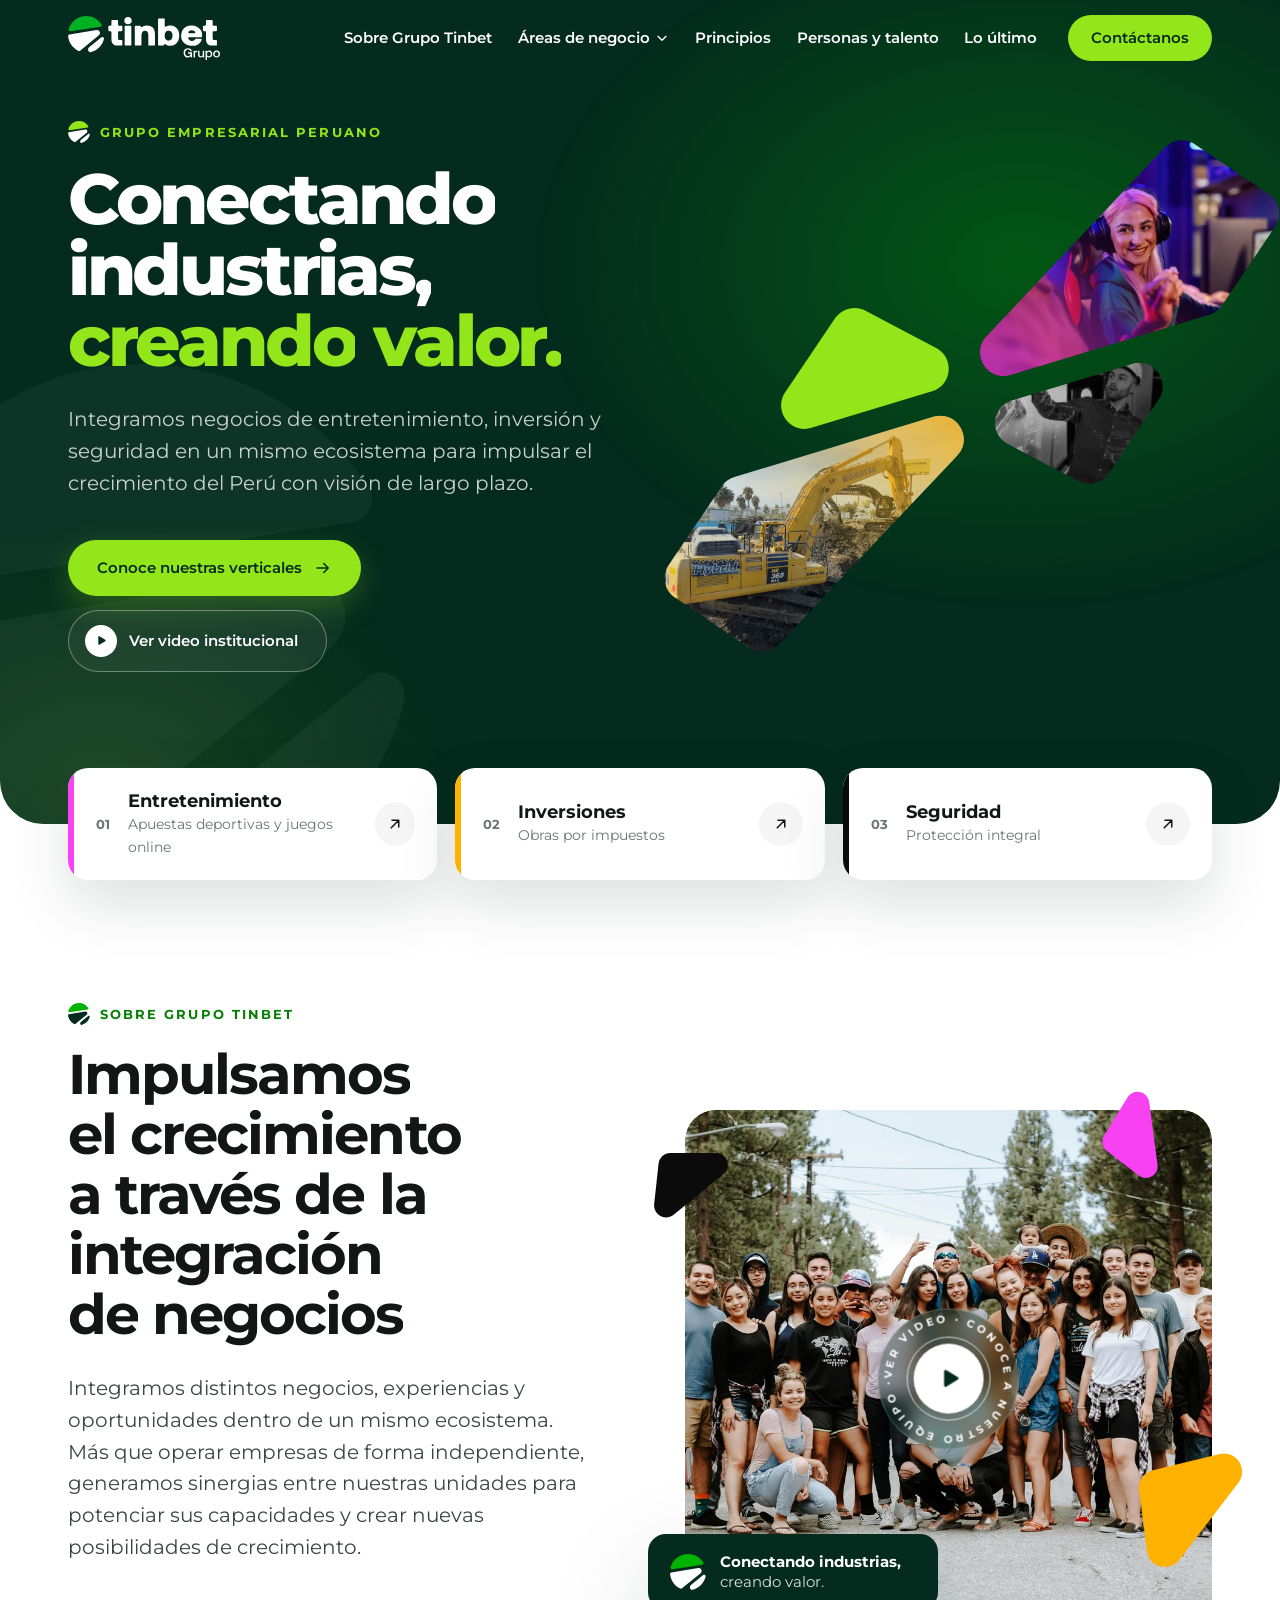
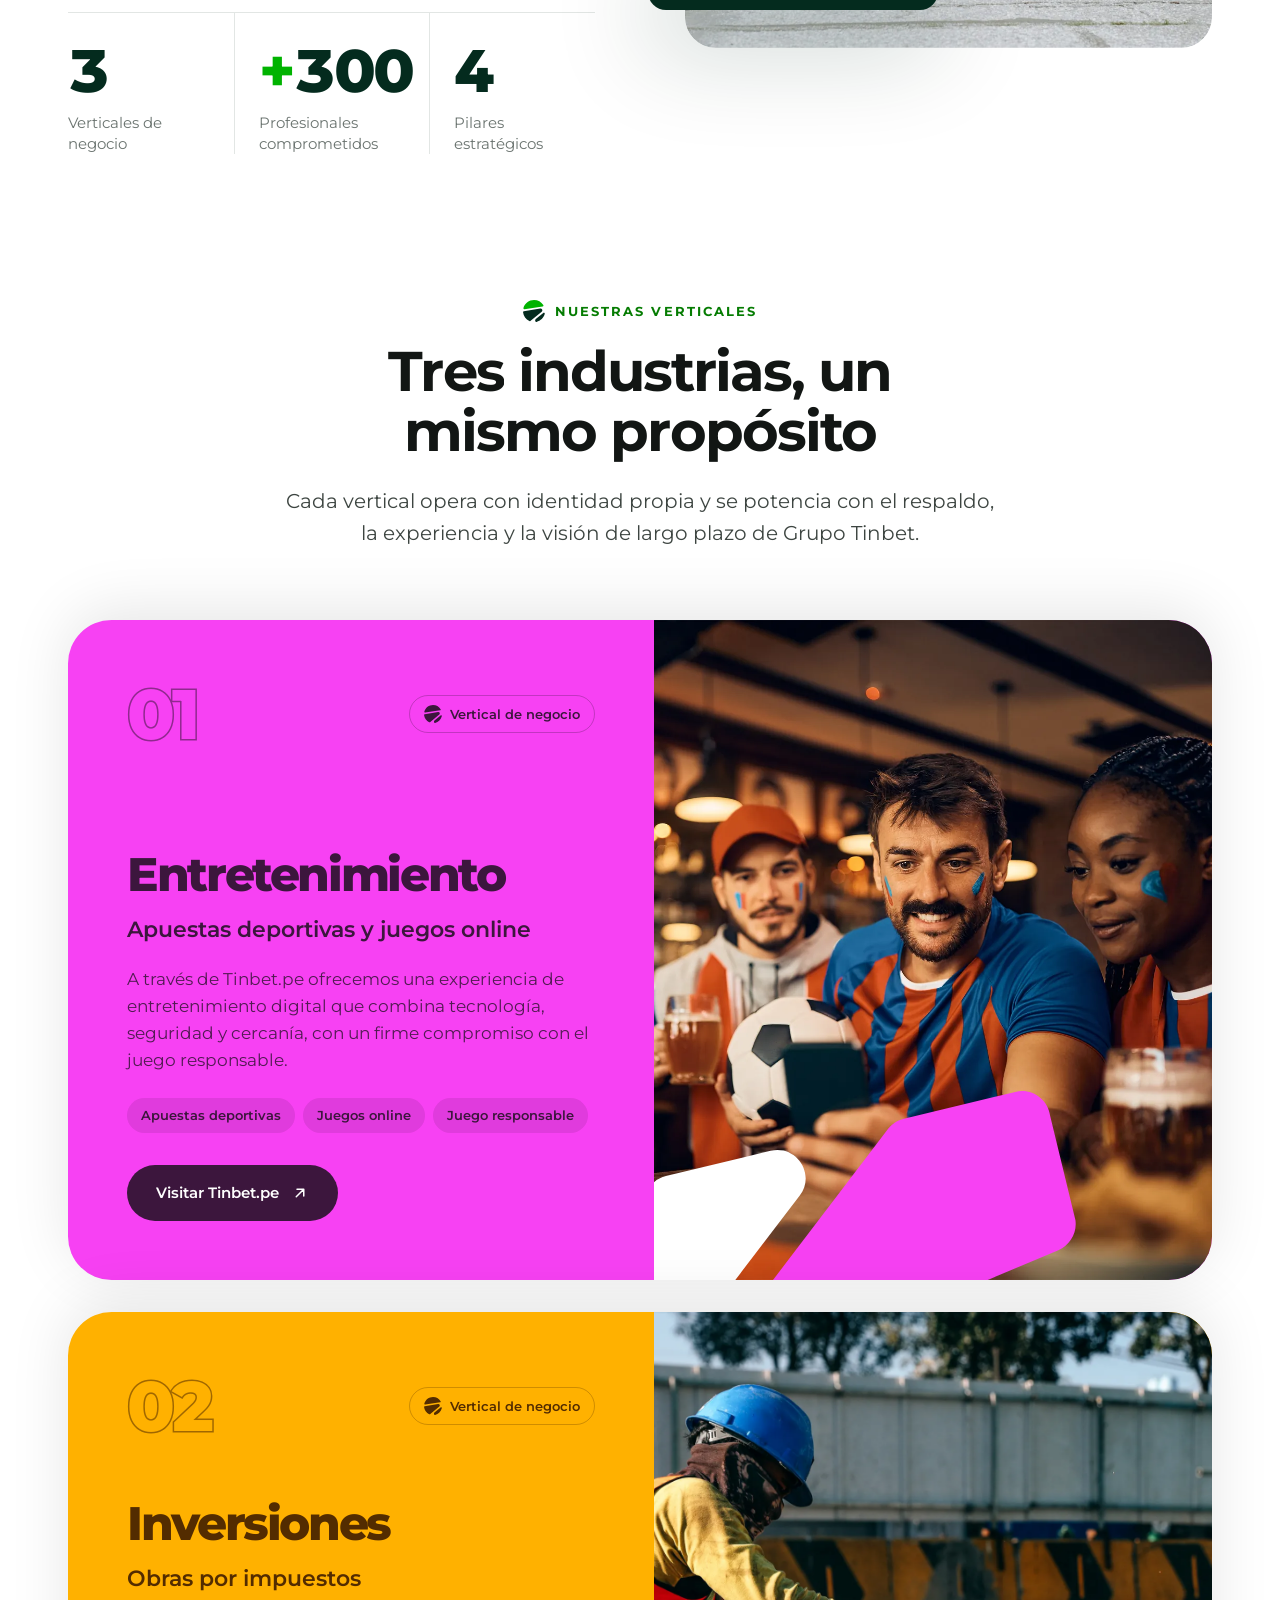
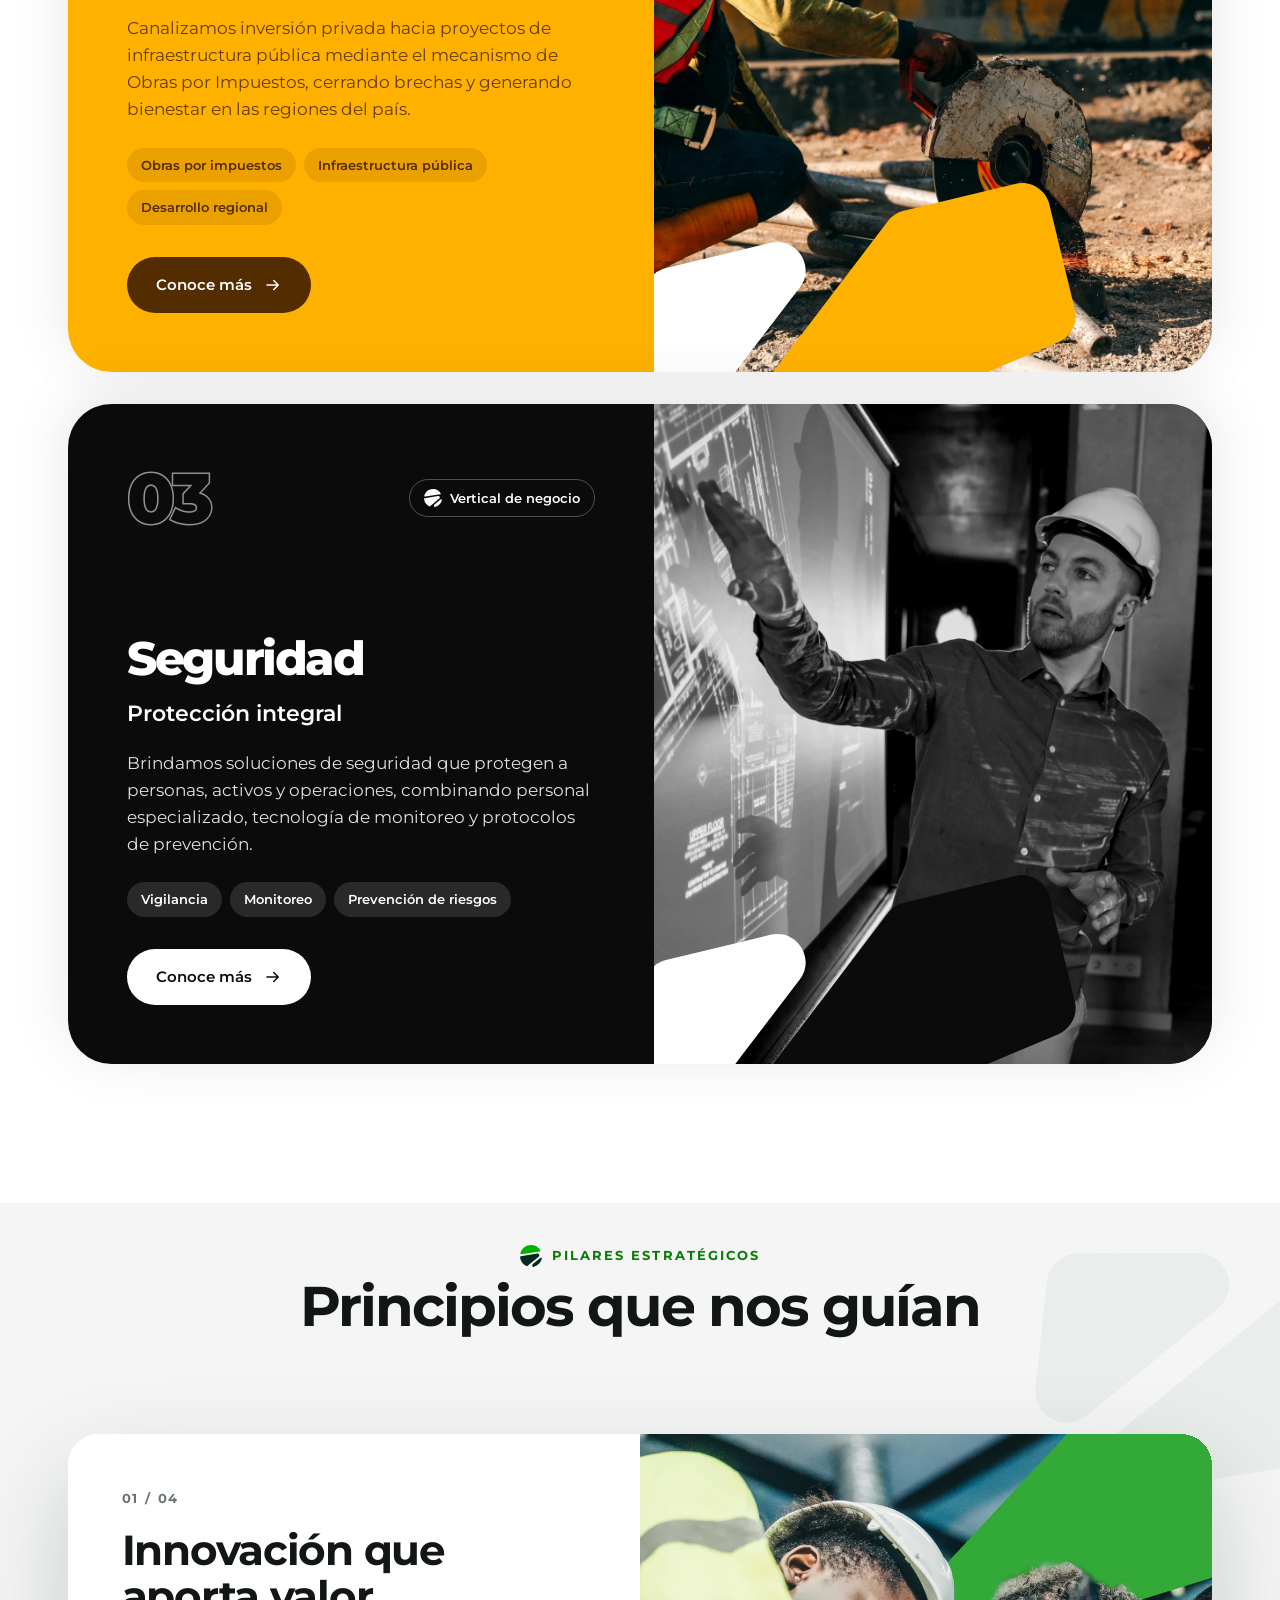
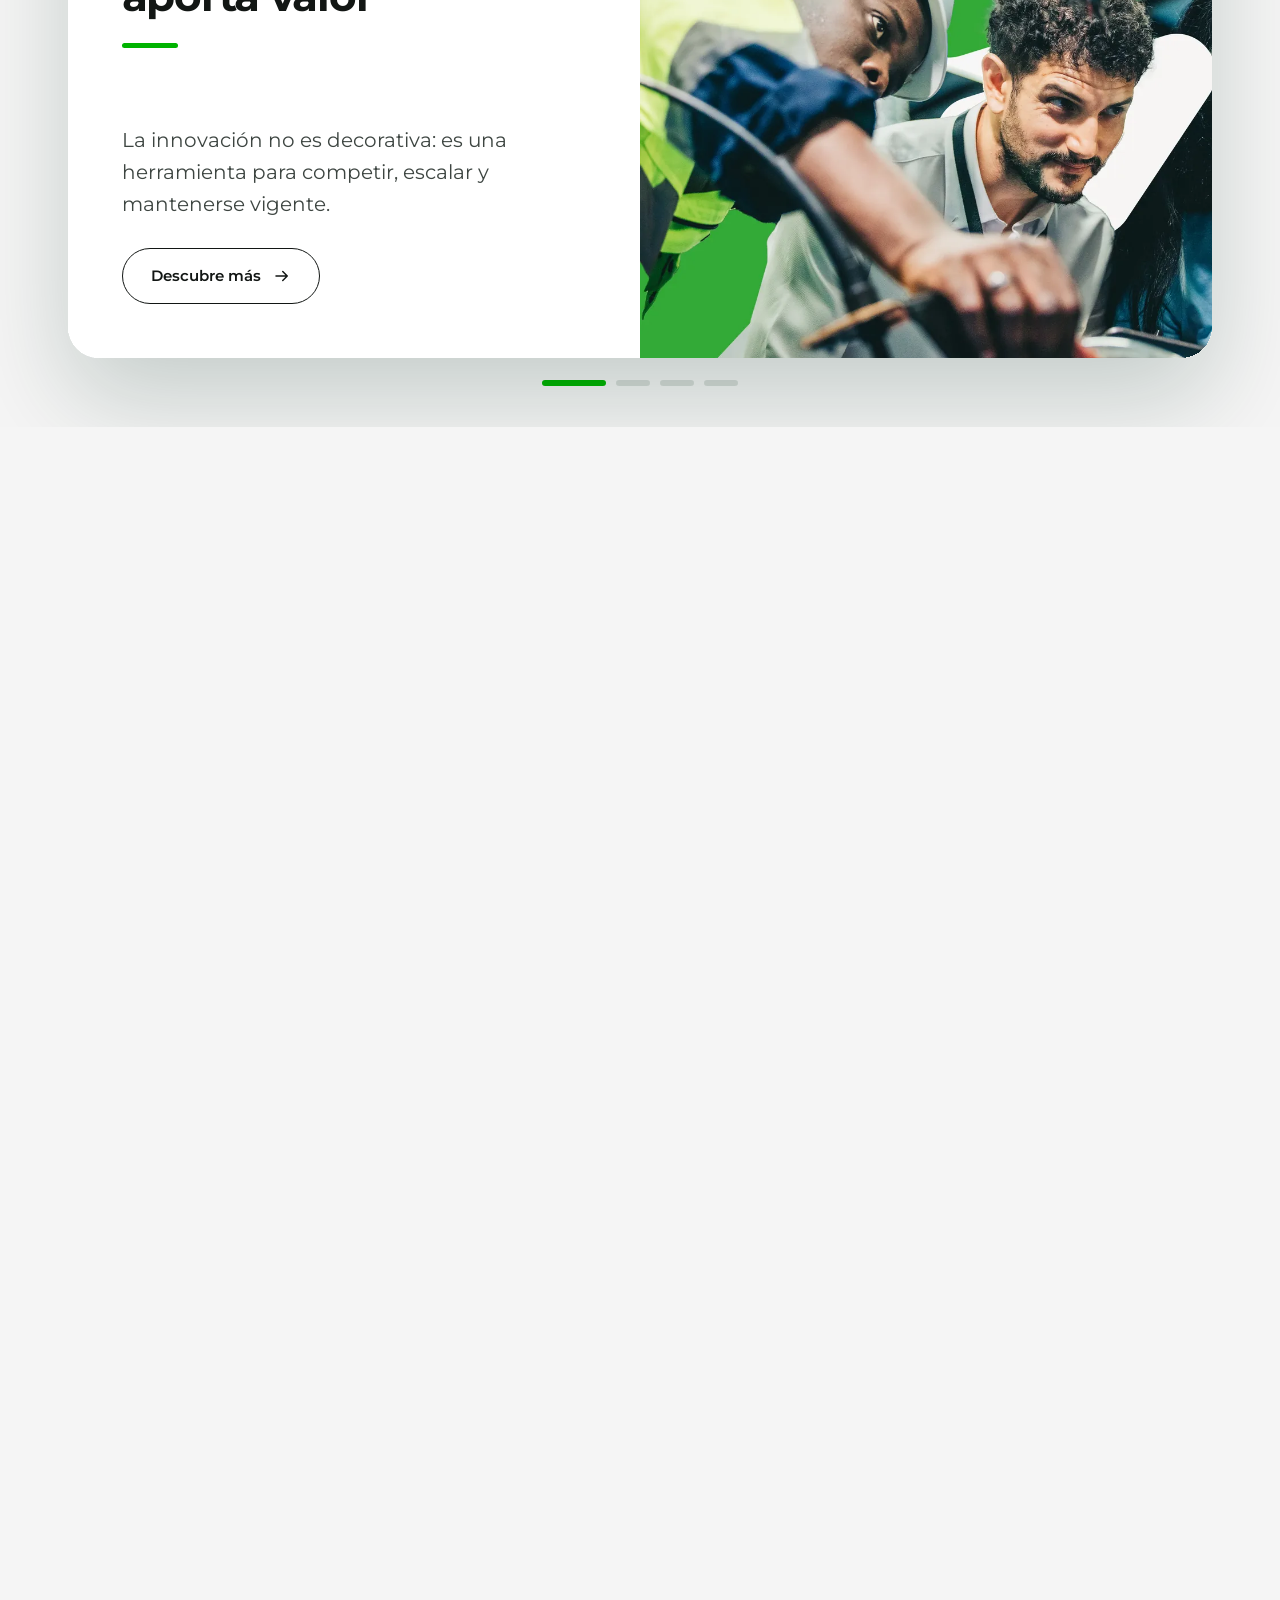
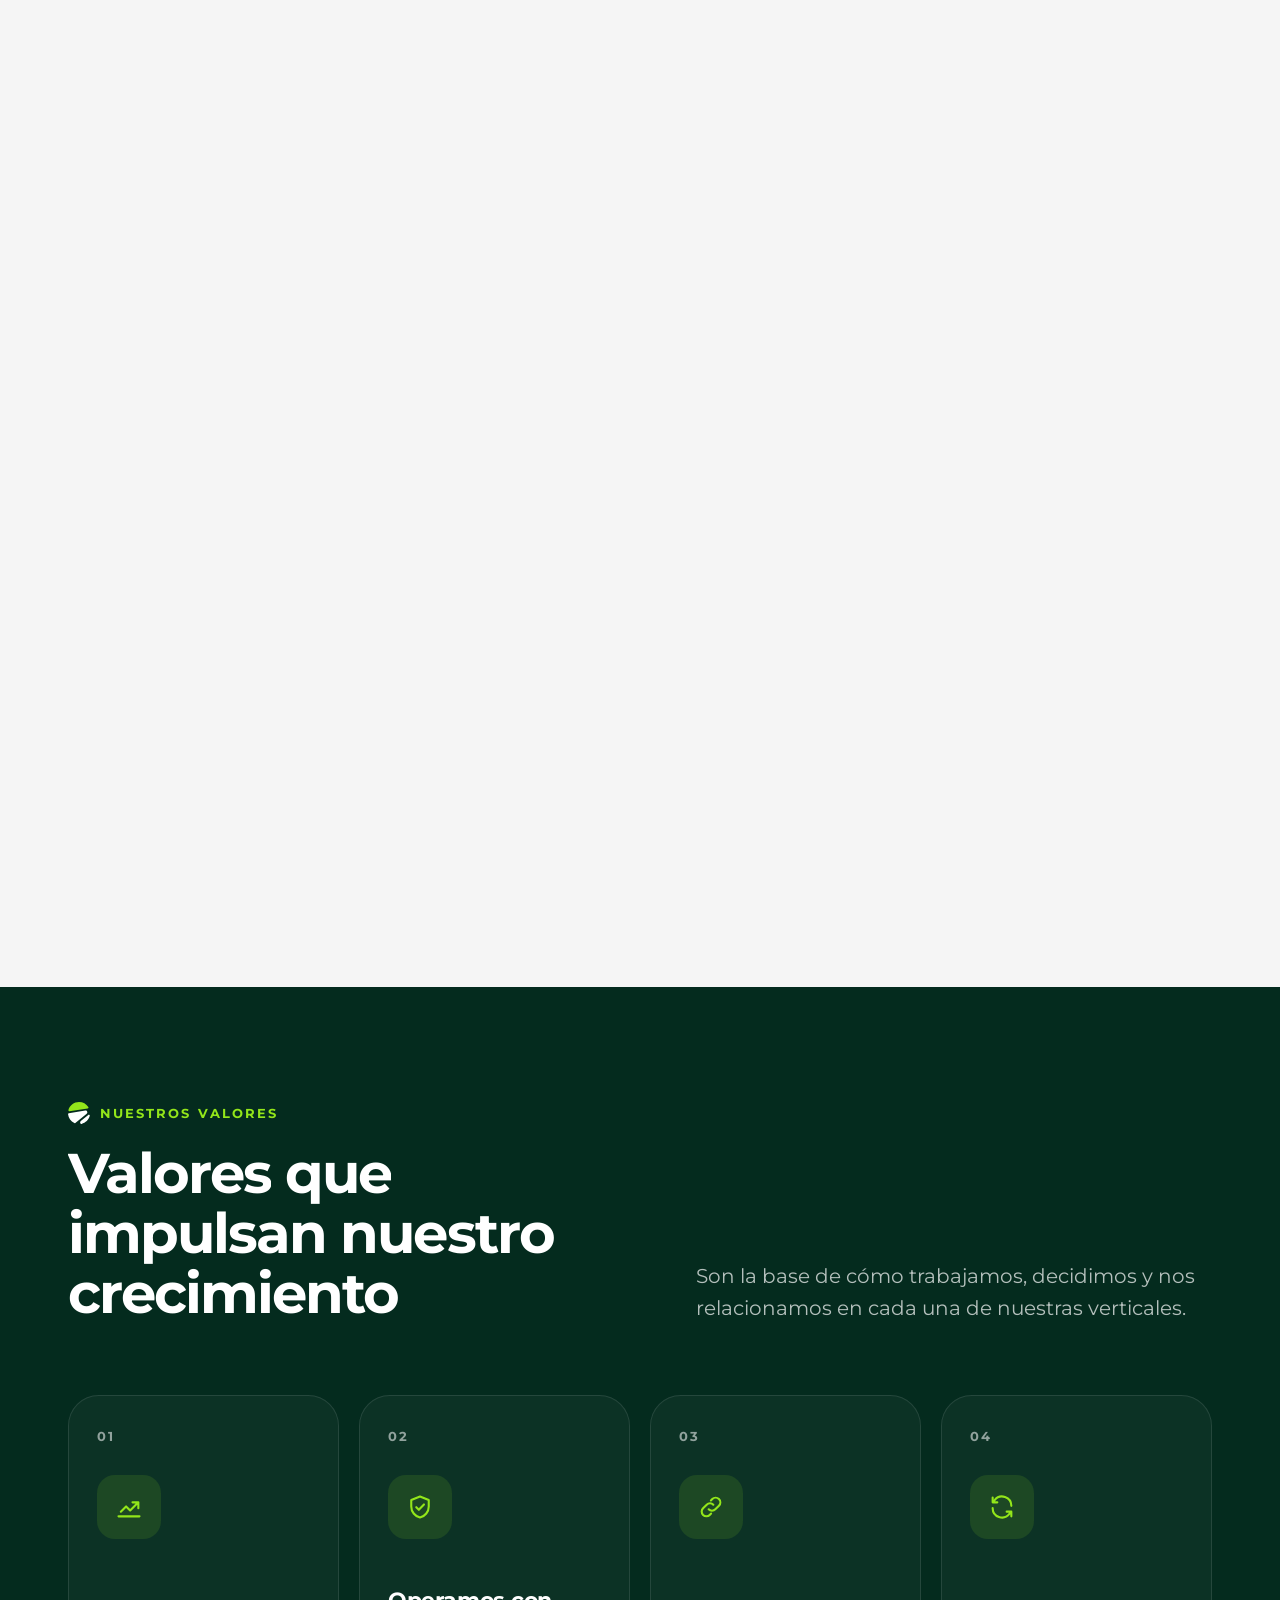
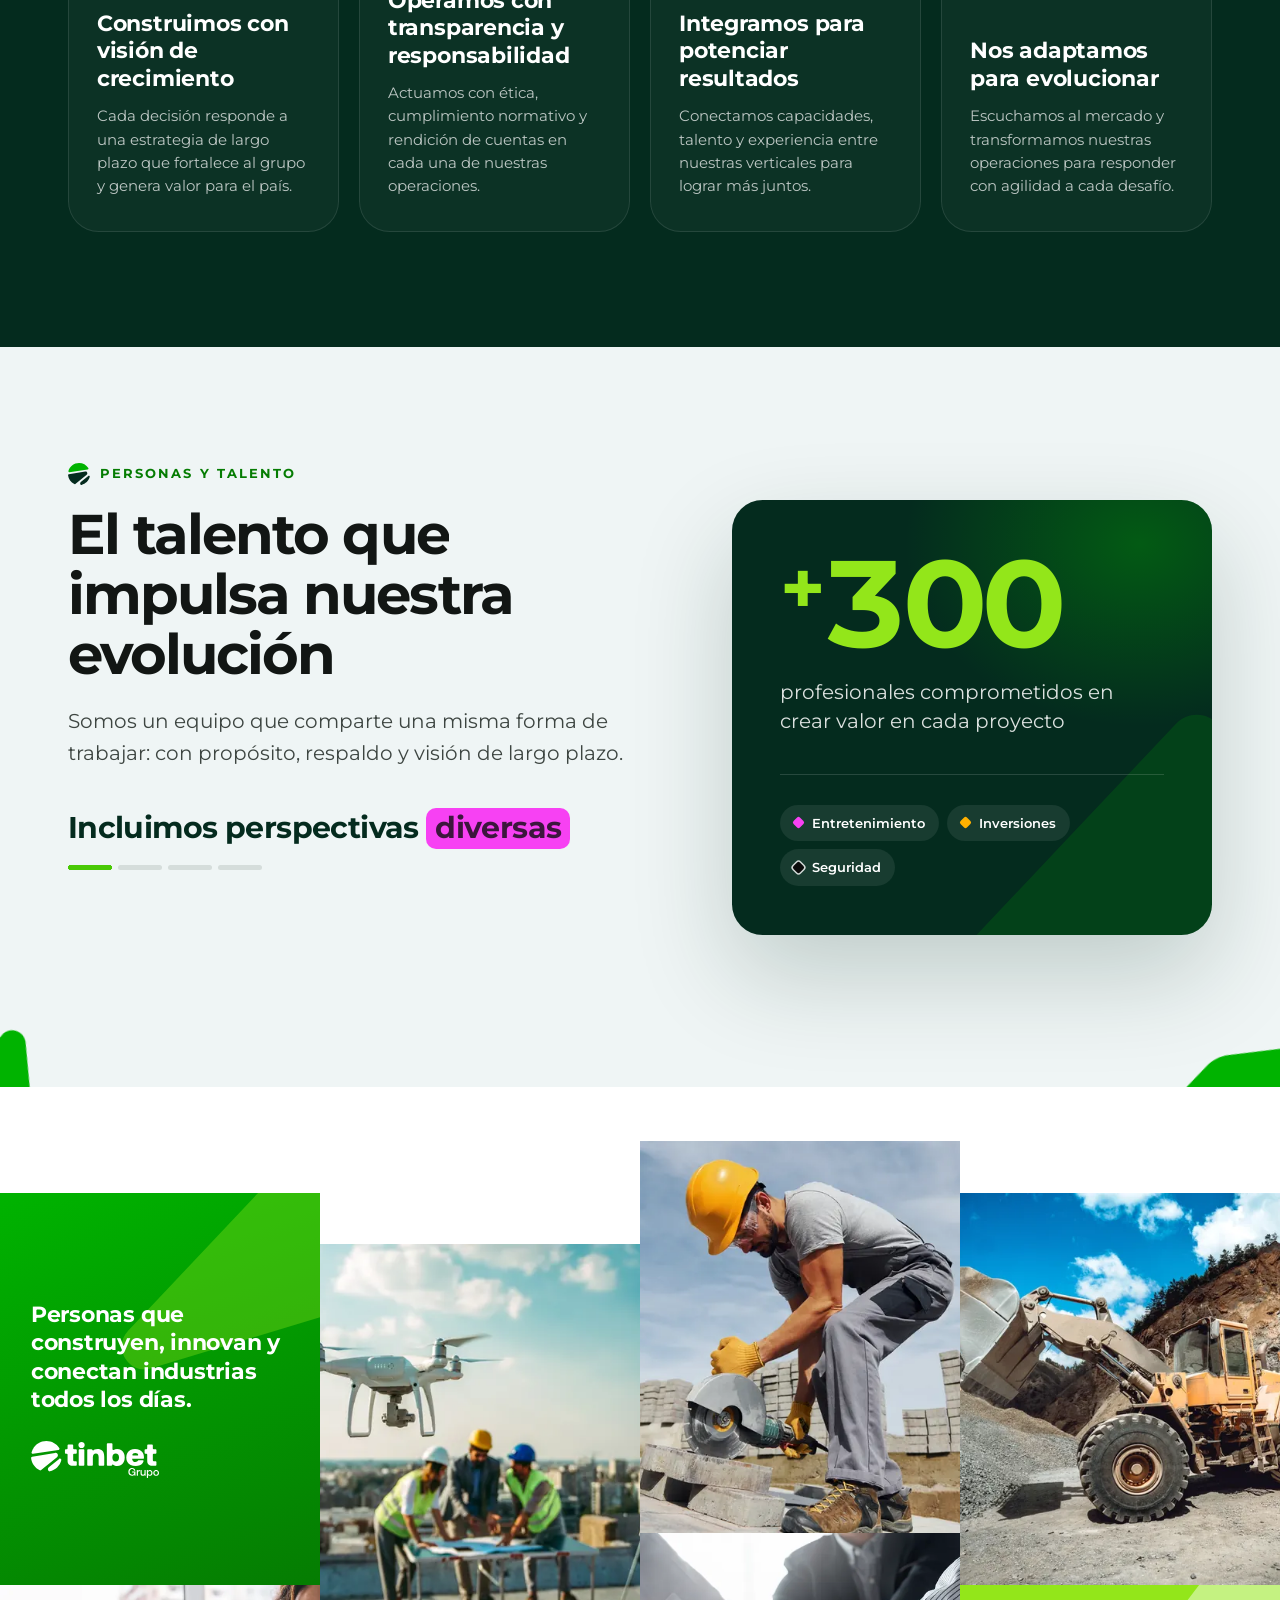
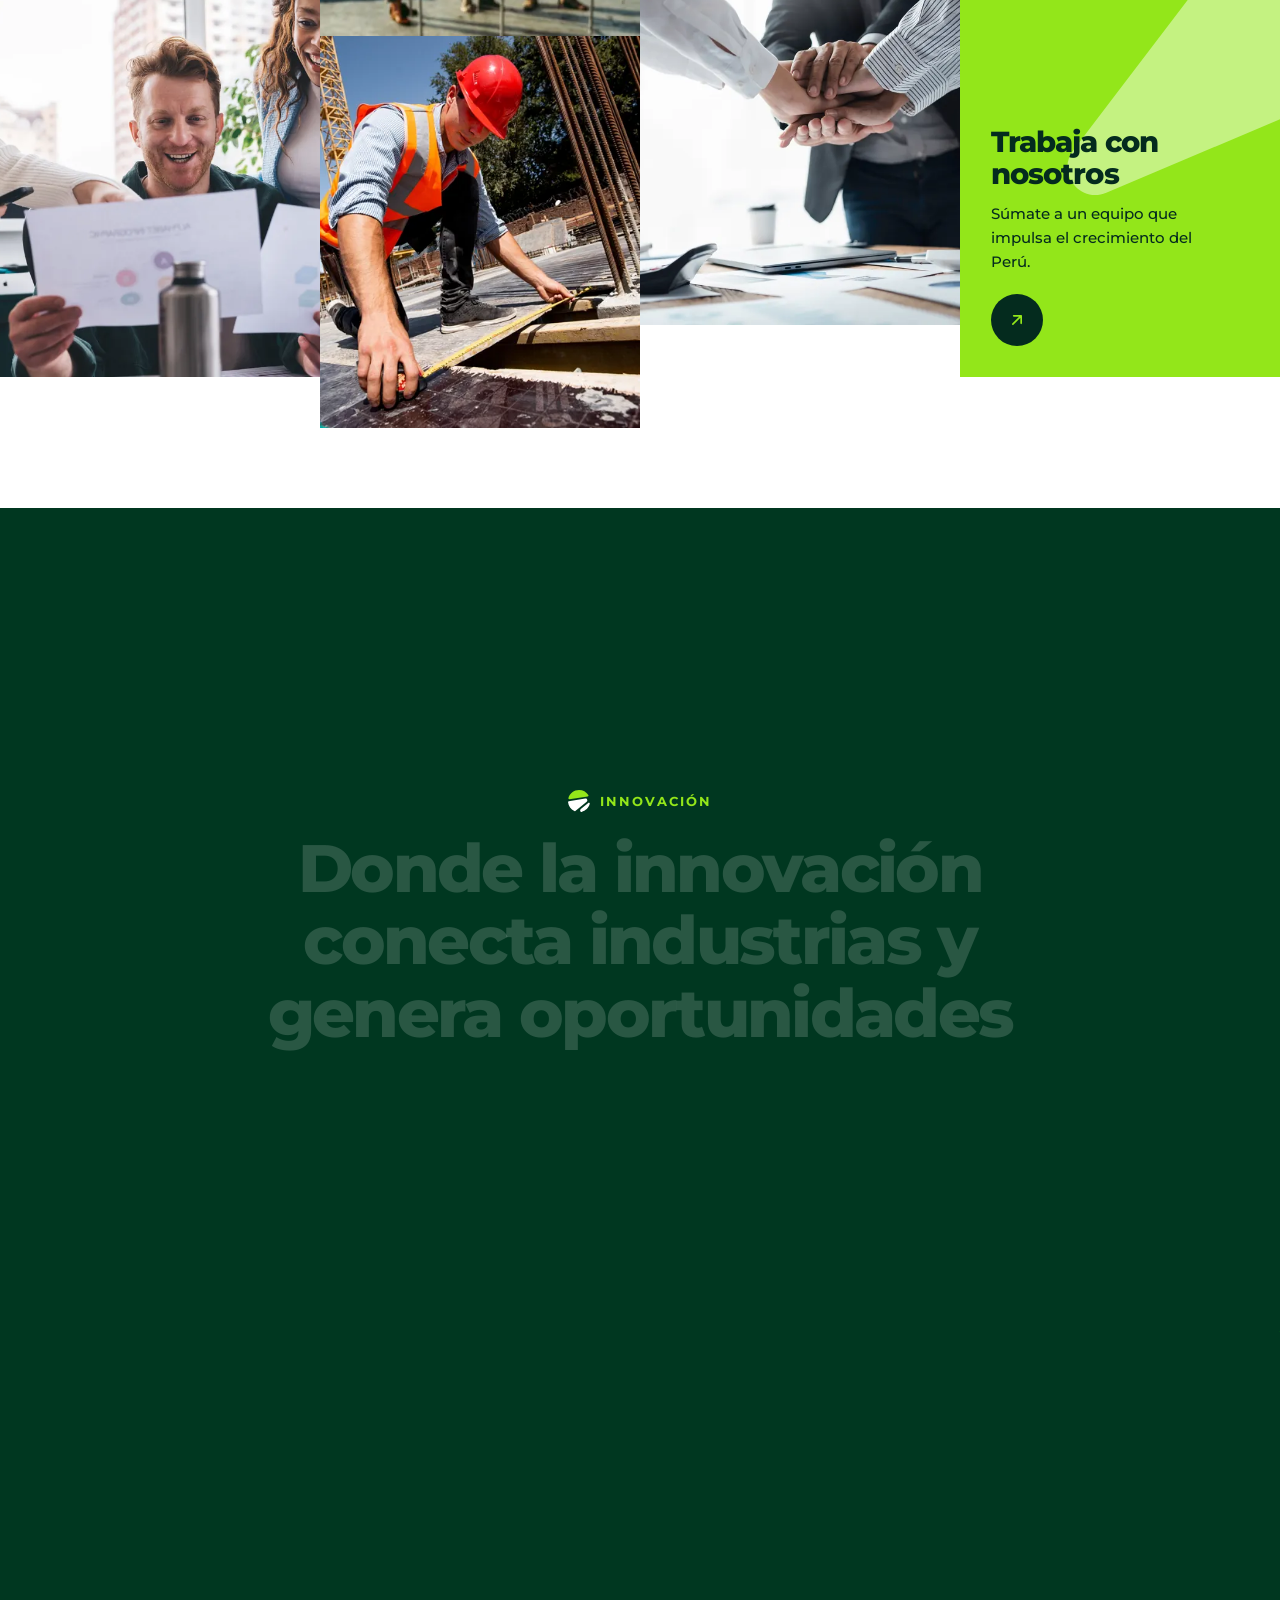
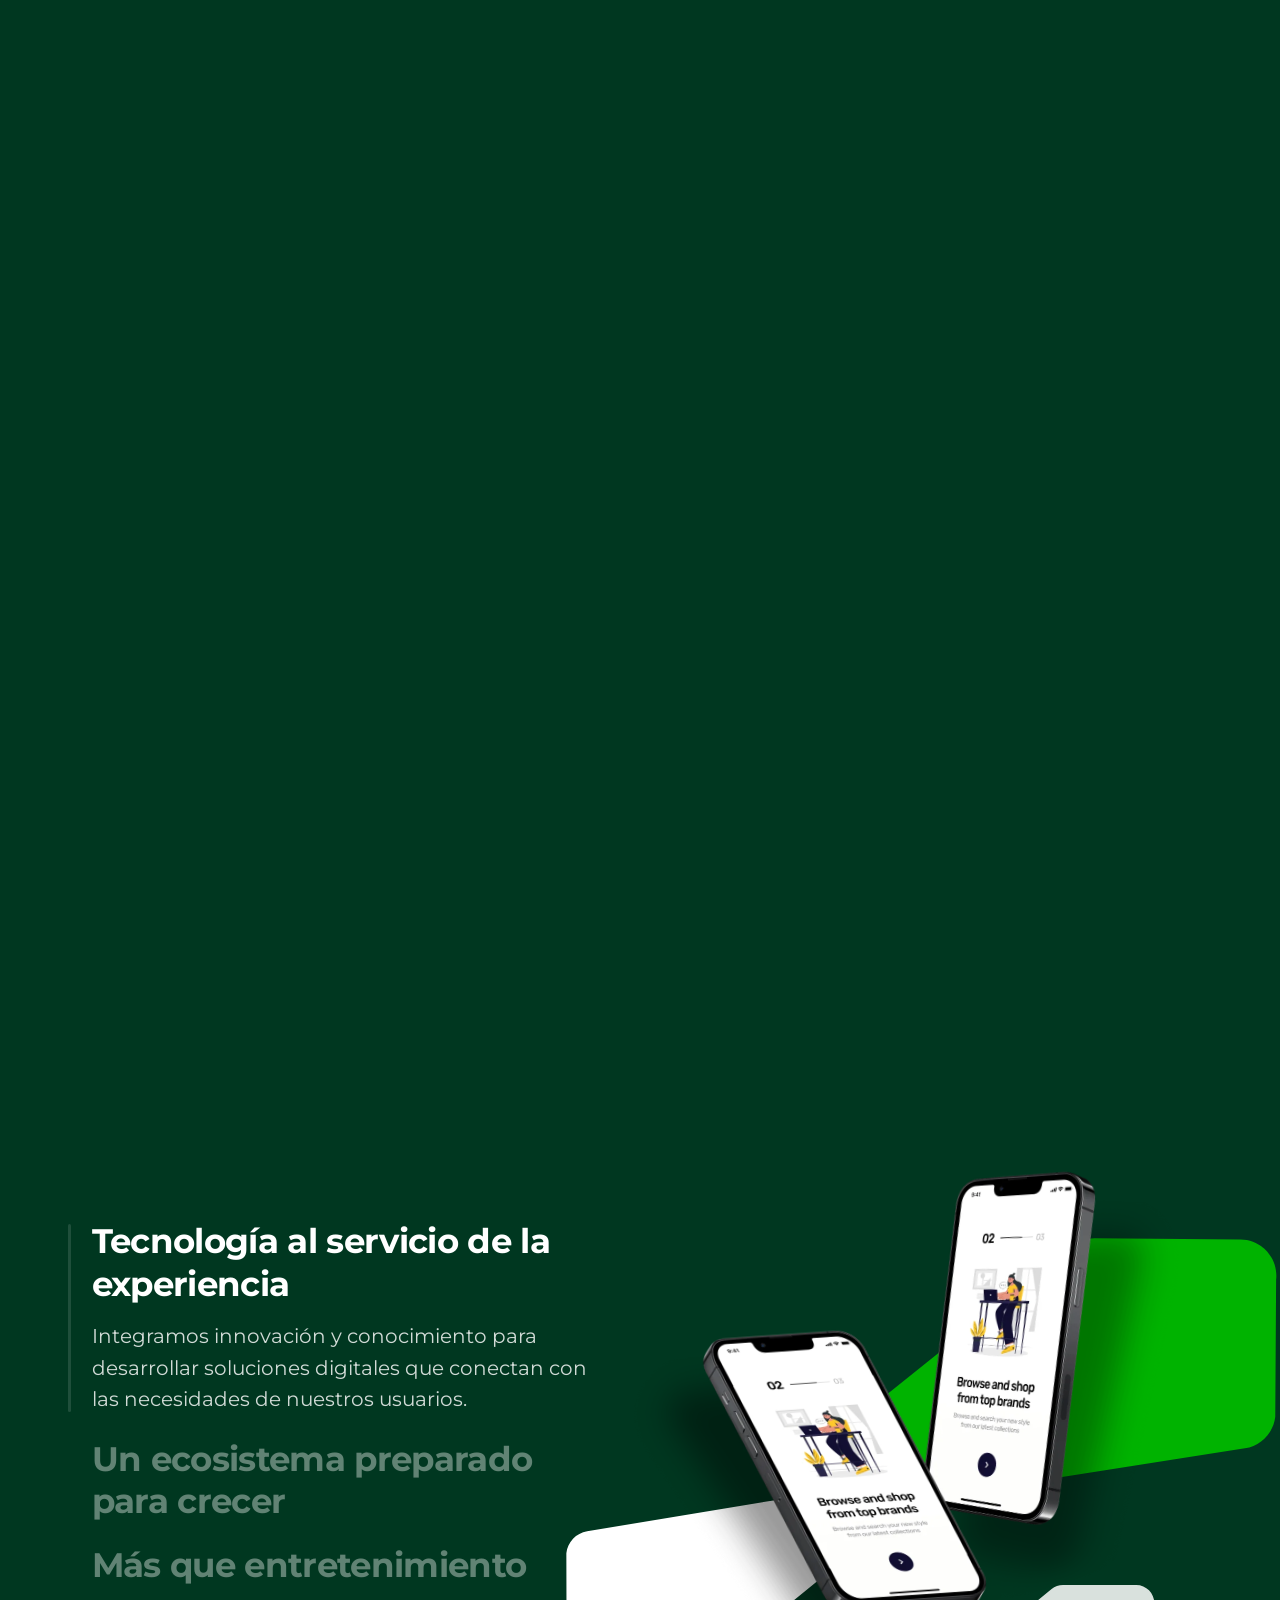
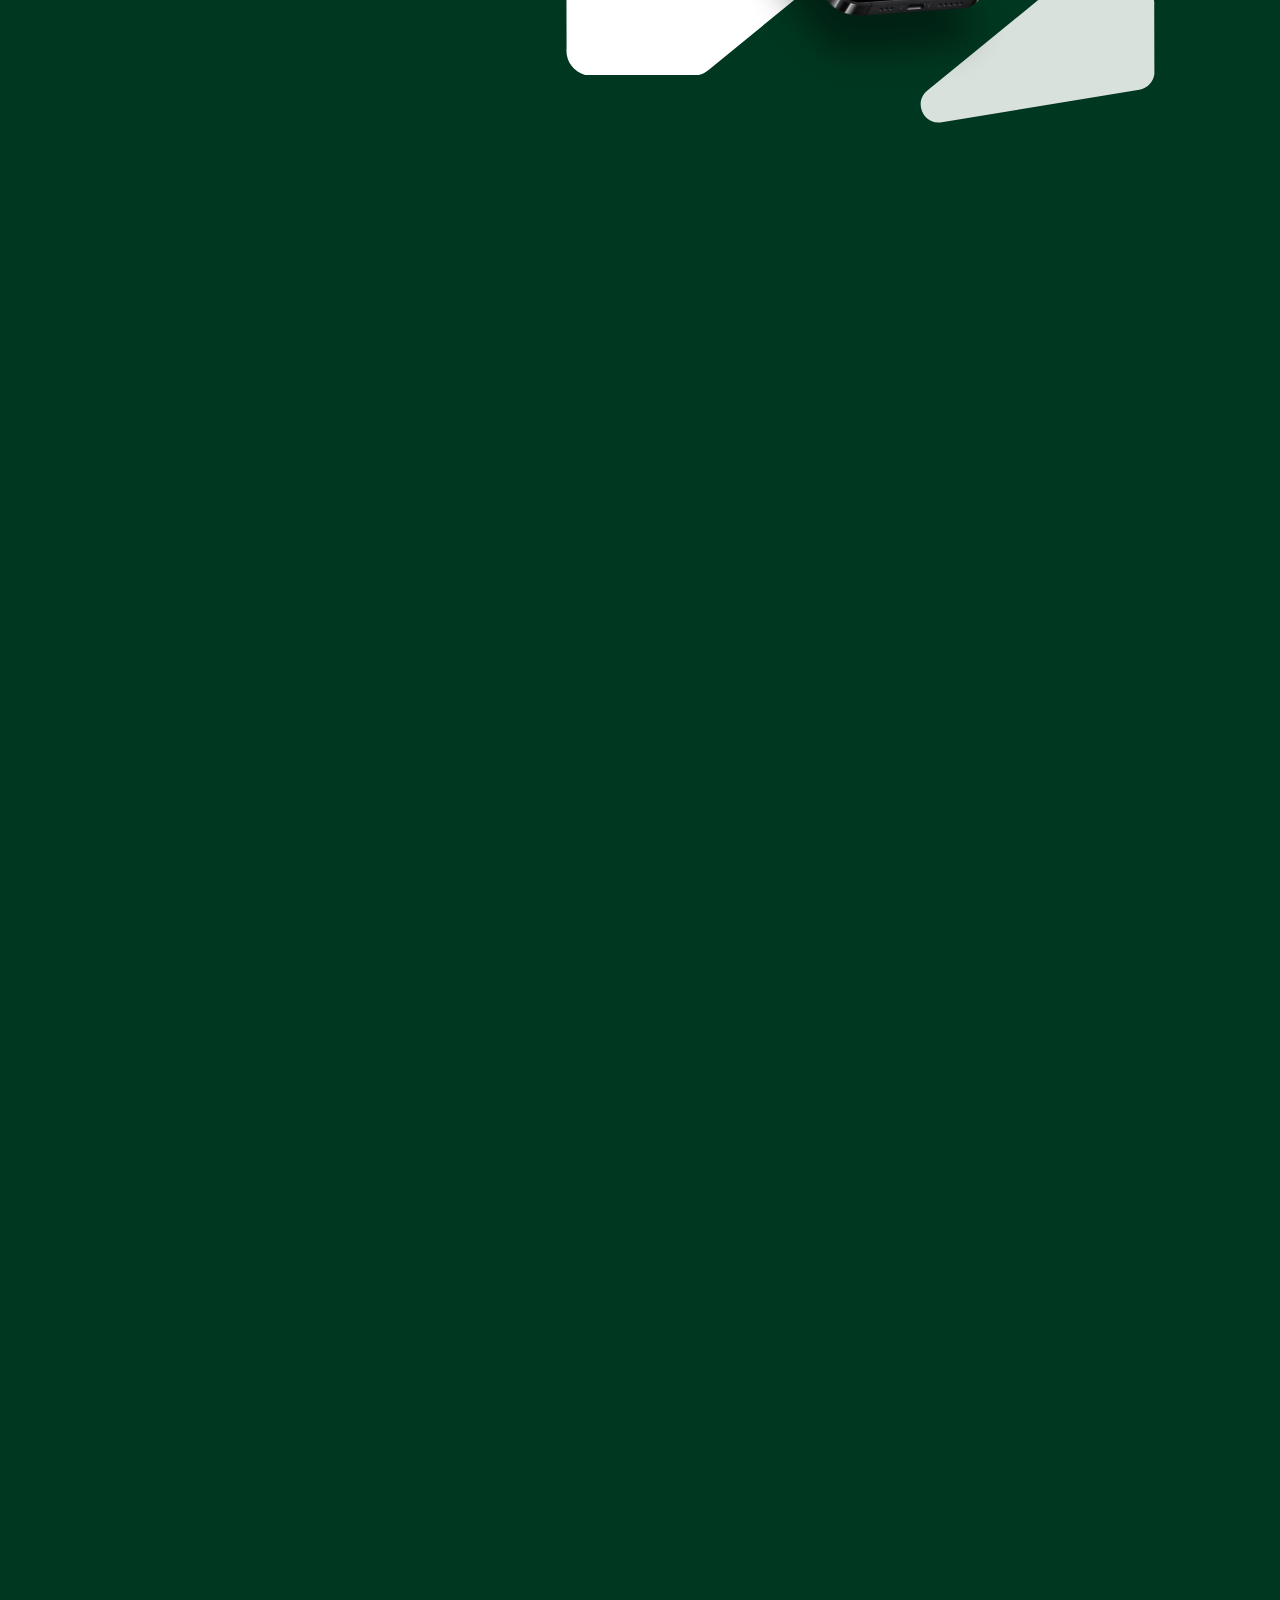
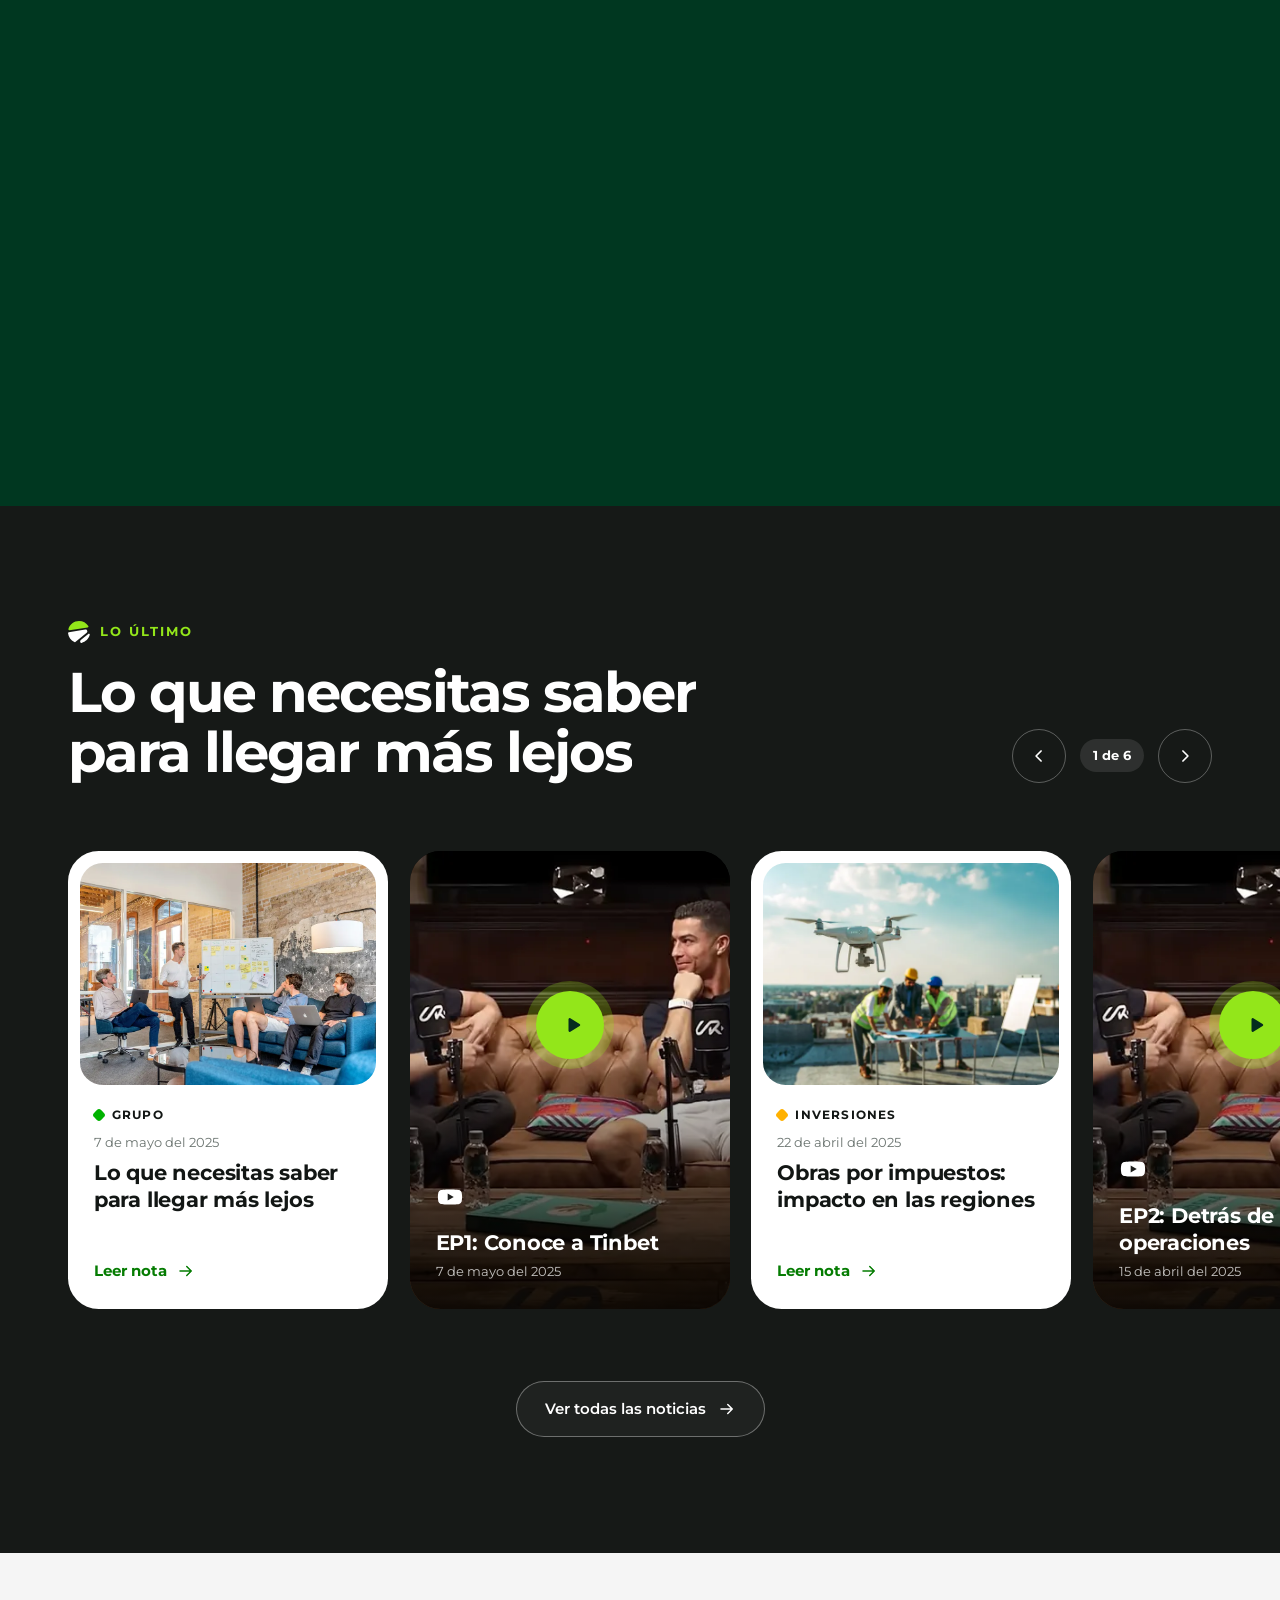
==== commit 9590e2aa: "Home: sin cinta animada, nueva sección de talento y mosaico legible en móvil - Se elimina la cinta a" ====
--- a/index.html
+++ b/index.html
@@ -11,8 +11,8 @@
   <meta property="og:locale" content="es_PE">
   <meta property="og:title" content="Grupo Tinbet | Conectando industrias, creando valor">
   <meta property="og:description" content="Entretenimiento, Inversiones y Seguridad: un mismo ecosistema que impulsa el crecimiento del Perú.">
-  <meta property="og:url" content="https://ferdango.github.io/grupo-tinbet/">
-  <meta property="og:image" content="https://ferdango.github.io/grupo-tinbet/assets/img/og-image.jpg">
+  <meta property="og:url" content="https://grupotinbet.pe/">
+  <meta property="og:image" content="https://grupotinbet.pe/assets/img/og-image.jpg">
 
   <link rel="icon" href="assets/logos/simbolo.svg" type="image/svg+xml">
   <link rel="apple-touch-icon" href="assets/img/apple-touch-icon.png">
@@ -21,7 +21,7 @@
   <link rel="preconnect" href="https://fonts.gstatic.com" crossorigin>
   <link href="https://fonts.googleapis.com/css2?family=Montserrat:wght@400;500;600;700;800&display=swap" rel="stylesheet">
 
-  <link rel="stylesheet" href="css/styles.css?v=14">
+  <link rel="stylesheet" href="css/styles.css?v=22">
   <script>document.documentElement.classList.add('js');</script>
 </head>
 <body>
@@ -62,6 +62,7 @@
     <symbol id="i-link" viewBox="0 0 24 24"><path d="M10 14a4 4 0 0 0 5.7 0l3.1-3.1a4 4 0 0 0-5.7-5.7l-1.2 1.2M14 10a4 4 0 0 0-5.7 0l-3.1 3.1a4 4 0 0 0 5.7 5.7l1.2-1.2" fill="none" stroke="currentColor" stroke-width="1.8" stroke-linecap="round" stroke-linejoin="round"/></symbol>
     <symbol id="i-refresh" viewBox="0 0 24 24"><path d="M20 11a8 8 0 0 0-14.3-4.9L4 8m0-4v4h4M4 13a8 8 0 0 0 14.3 4.9L20 16m0 4v-4h-4" fill="none" stroke="currentColor" stroke-width="1.8" stroke-linecap="round" stroke-linejoin="round"/></symbol>
     <symbol id="i-instagram" viewBox="0 0 24 24"><rect x="3.5" y="3.5" width="17" height="17" rx="5" fill="none" stroke="currentColor" stroke-width="1.7"/><circle cx="12" cy="12" r="4" fill="none" stroke="currentColor" stroke-width="1.7"/><circle cx="17.2" cy="6.8" r="1.1" fill="currentColor"/></symbol>
+    <symbol id="i-ig-carousel" viewBox="0 0 24 24"><rect x="3" y="7" width="14" height="14" rx="3" fill="currentColor"/><path d="M7 4.5h10A3.5 3.5 0 0 1 20.5 8v10" fill="none" stroke="currentColor" stroke-width="2" stroke-linecap="round"/></symbol>
     <symbol id="i-linkedin" viewBox="0 0 24 24"><path d="M6.5 9.5v9M6.5 6v.01M11 18.5v-5.2c0-2 1.3-3.3 3-3.3s2.9 1.3 2.9 3.3v5.2M11 9.5v9" fill="none" stroke="currentColor" stroke-width="1.8" stroke-linecap="round"/></symbol>
     <symbol id="i-mail" viewBox="0 0 24 24"><rect x="3" y="5" width="18" height="14" rx="2.5" fill="none" stroke="currentColor" stroke-width="1.7"/><path d="m3.8 6.5 8.2 6.3 8.2-6.3" fill="none" stroke="currentColor" stroke-width="1.7" stroke-linejoin="round"/></symbol>
     <symbol id="i-tiktok" viewBox="0 0 24 24"><path d="M14.6 3h-3v11.7a2.75 2.75 0 1 1-2.2-2.7V9a5.75 5.75 0 1 0 5.2 5.7V8.8a7.2 7.2 0 0 0 4.2 1.4v-3a4.3 4.3 0 0 1-4.2-4.2Z" fill="currentColor"/></symbol>
@@ -244,24 +245,6 @@
       </div>
     </section>
 
-    <!-- ============ MARQUEE ============ -->
-    <div class="marquee" aria-hidden="true">
-      <div class="marquee__track">
-        <div class="marquee__group">
-          <span>Entretenimiento</span><svg class="marquee__sym" style="--sym-a: var(--c-ent); --sym-b: var(--c-ent-dark)"><use href="#i-symbol"/></svg>
-          <span class="is-outline">Inversiones</span><svg class="marquee__sym" style="--sym-a: var(--c-inv); --sym-b: var(--c-inv-dark)"><use href="#i-symbol"/></svg>
-          <span>Seguridad</span><svg class="marquee__sym" style="--sym-a: #8a8a8a; --sym-b: var(--c-seg)"><use href="#i-symbol"/></svg>
-          <span class="is-outline">Conectando industrias</span><svg class="marquee__sym" style="--sym-a: var(--c-green); --sym-b: var(--c-forest)"><use href="#i-symbol"/></svg>
-        </div>
-        <div class="marquee__group">
-          <span>Entretenimiento</span><svg class="marquee__sym" style="--sym-a: var(--c-ent); --sym-b: var(--c-ent-dark)"><use href="#i-symbol"/></svg>
-          <span class="is-outline">Inversiones</span><svg class="marquee__sym" style="--sym-a: var(--c-inv); --sym-b: var(--c-inv-dark)"><use href="#i-symbol"/></svg>
-          <span>Seguridad</span><svg class="marquee__sym" style="--sym-a: #8a8a8a; --sym-b: var(--c-seg)"><use href="#i-symbol"/></svg>
-          <span class="is-outline">Conectando industrias</span><svg class="marquee__sym" style="--sym-a: var(--c-green); --sym-b: var(--c-forest)"><use href="#i-symbol"/></svg>
-        </div>
-      </div>
-    </div>
-
     <!-- ============ VERTICALES ============ -->
     <section class="verticals section" id="verticales" aria-labelledby="verticals-title" data-vsection>
       <div class="verticals__track" data-vtrack>
@@ -495,20 +478,36 @@
     </section>
 
     <!-- ============ TALENTO ============ -->
-    <section class="talent" id="talento" aria-labelledby="talent-title">
+    <section class="talent talent--home" id="talento" aria-labelledby="talent-title">
       <svg class="side-shape talent__shape talent__shape--l" viewBox="596.7 543.1 356.4 308.6" aria-hidden="true" data-scroll-shape><use href="#x-1"/></svg>
       <svg class="side-shape talent__shape talent__shape--r" viewBox="609.5 85.5 1006.6 828.7" aria-hidden="true" data-scroll-shape><use href="#kite-0"/></svg>
       <div class="container talent__inner">
-        <p class="eyebrow eyebrow--center" data-reveal><svg class="eyebrow__sym" aria-hidden="true"><use href="#i-symbol"/></svg> Personas y talento</p>
-        <h2 class="section-title" id="talent-title" data-split>El talento que impulsa nuestra evolución</h2>
-        <p class="talent__number" data-reveal><span class="talent__plus">+</span><span data-count-to="300">300</span></p>
-        <p class="talent__caption" data-reveal>profesionales comprometidos en crear valor en cada proyecto</p>
-        <p class="talent__rotator" data-reveal>
-          Incluimos perspectivas
-          <span class="word-swap" data-word-swap aria-live="polite">diversas</span>
-        </p>
-        <div class="talent__progress" data-word-progress aria-hidden="true">
-          <span></span><span></span><span></span><span></span>
+        <div class="talent__copy">
+          <p class="eyebrow" data-reveal><svg class="eyebrow__sym" aria-hidden="true"><use href="#i-symbol"/></svg> Personas y talento</p>
+          <h2 class="section-title section-title--left" id="talent-title" data-split>El talento que impulsa nuestra evolución</h2>
+          <p class="talent__lead" data-reveal>Somos un equipo que comparte una misma forma de trabajar: con propósito, respaldo y visión de largo plazo.</p>
+          <p class="talent__rotator" data-reveal>
+            Incluimos perspectivas
+            <span class="word-swap" data-word-swap aria-live="polite">diversas</span>
+          </p>
+          <div class="talent__progress" data-word-progress aria-hidden="true">
+            <span></span><span></span><span></span><span></span>
+          </div>
+          <div class="talent__actions" data-reveal>
+            <a class="btn btn--forest" href="personas-y-talento.html">Conoce nuestra cultura <svg aria-hidden="true"><use href="#i-arrow"/></svg></a>
+            <a class="btn btn--outline" href="personas-y-talento.html#vacantes">Ver vacantes</a>
+          </div>
+        </div>
+
+        <div class="talent__stat" data-reveal>
+          <svg class="talent__stat-shape" viewBox="873.5 39.8 775.9 605" aria-hidden="true"><use href="#chev-0"/></svg>
+          <p class="talent__number"><span class="talent__plus">+</span><span data-count-to="300">300</span></p>
+          <p class="talent__caption">profesionales comprometidos en crear valor en cada proyecto</p>
+          <ul class="talent__verticals" aria-label="Presentes en nuestras tres verticales">
+            <li style="--v: var(--c-ent)">Entretenimiento</li>
+            <li style="--v: var(--c-inv)">Inversiones</li>
+            <li class="is-seg" style="--v: var(--c-seg)">Seguridad</li>
+          </ul>
         </div>
       </div>
     </section>
@@ -598,6 +597,35 @@
             </div>
           </div>
         </div>
+      </div>
+    </section>
+
+    <!-- ============ INSTAGRAM ============ -->
+    <!-- Se llena con data/instagram.json (lo actualiza la GitHub Action "Instagram"); sin publicaciones queda oculta. -->
+    <section class="insta" id="instagram" aria-labelledby="insta-title" data-insta data-src="data/instagram.json" data-carousel-root data-autoplay="4500" hidden>
+      <div class="container">
+        <header class="section-head section-head--split">
+          <div>
+            <p class="eyebrow" data-reveal><svg class="eyebrow__sym" aria-hidden="true"><use href="#i-symbol"/></svg> Instagram</p>
+            <h2 class="section-title section-title--left" id="insta-title" data-split>Síguenos en Instagram</h2>
+            <p class="insta__lead" data-reveal>Lo que pasa en Grupo Tinbet, día a día<span data-insta-handle-wrap hidden>, en <a class="insta__handle" href="https://www.instagram.com/" target="_blank" rel="noopener" data-insta-handle></a></span>.</p>
+          </div>
+          <div class="carousel-controls carousel-controls--dark" data-carousel-controls>
+            <button class="circle-btn circle-btn--dark" type="button" data-carousel-prev aria-label="Publicación anterior">
+              <svg aria-hidden="true"><use href="#i-chevron-left"/></svg>
+            </button>
+            <span class="carousel-controls__count" data-carousel-count aria-live="polite"></span>
+            <button class="circle-btn circle-btn--dark" type="button" data-carousel-next aria-label="Publicación siguiente">
+              <svg aria-hidden="true"><use href="#i-chevron-right"/></svg>
+            </button>
+          </div>
+        </header>
+      </div>
+
+      <div class="news__track insta__track" data-carousel data-insta-track tabindex="0" aria-label="Últimas publicaciones de Instagram"></div>
+
+      <div class="container insta__more">
+        <a class="btn btn--outline" href="https://www.instagram.com/" target="_blank" rel="noopener" data-insta-profile><svg class="insta__btn-icon" aria-hidden="true"><use href="#i-instagram"/></svg> Seguir en Instagram</a>
       </div>
     </section>
 
@@ -800,6 +828,6 @@
     <div class="video-modal__frame" data-video-frame></div>
   </dialog>
 
-  <script src="js/main.js?v=14" defer></script>
+  <script src="js/main.js?v=22" defer></script>
 </body>
 </html>
--- a/css/styles.css
+++ b/css/styles.css
@@ -559,7 +559,8 @@
 .vlink:hover .vlink__arrow { background: var(--v-ink); color: var(--v); transform: rotate(45deg); }
 
 /* ---------- Nosotros ---------- */
-.about { padding-top: calc(var(--section-y) + 64px); background: var(--c-white); }
+/* Abajo pega con Verticales (también blanca): basta el espacio superior de esa sección */
+.about { padding-top: calc(var(--section-y) + 64px); padding-bottom: clamp(16px, 2.4vw, 40px); background: var(--c-white); }
 .about__grid {
   display: grid;
   grid-template-columns: minmax(0, 1fr) minmax(0, 1fr);
@@ -631,41 +632,6 @@
   50% { translate: 0 -12px; }
 }
 
-/* ---------- Marquee ---------- */
-.marquee {
-  overflow: hidden;
-  padding-block: clamp(22px, 2.6vw, 36px);
-  border-block: 1px solid var(--c-line);
-  background: var(--c-white);
-}
-.marquee__track { display: flex; width: max-content; animation: marquee 42s linear infinite; }
-.marquee:hover .marquee__track { animation-play-state: paused; }
-.marquee__group {
-  display: flex;
-  align-items: center;
-  gap: clamp(20px, 3vw, 48px);
-  padding-right: clamp(20px, 3vw, 48px);
-}
-.marquee span {
-  font-size: clamp(2.25rem, 1.2rem + 4.2vw, 5rem);
-  font-weight: 800;
-  line-height: 1;
-  letter-spacing: -.04em;
-  white-space: nowrap;
-  color: var(--c-forest);
-}
-.marquee span { transition: color .35s var(--ease), -webkit-text-stroke-color .35s var(--ease); }
-/* El trazo va detrás del relleno (color del fondo): solo queda visible el contorno exterior. */
-.marquee .is-outline {
-  color: var(--c-white);
-  -webkit-text-stroke: 4px var(--c-forest);
-  paint-order: stroke fill;
-}
-.marquee span:hover { color: var(--c-green); }
-.marquee .is-outline:hover { color: var(--c-lime); }
-.marquee__sym { width: clamp(38px, 4vw, 64px); height: clamp(38px, 4vw, 64px); animation: spin 14s linear infinite; }
-
-@keyframes marquee { to { transform: translateX(-50%); } }
 @keyframes spin { to { transform: rotate(360deg); } }
 
 /* ---------- Verticales ---------- */
@@ -1117,6 +1083,94 @@
 .talent__progress span.is-active::after { animation: fill var(--swap-ms, 2800ms) linear forwards; }
 @keyframes fill { to { transform: scaleX(1); } }
 
+/* Talento del Home: texto y accesos a la izquierda, tarjeta con la cifra a la derecha */
+.talent--home .talent__shape--l { left: -4.5vw; bottom: 7%; width: clamp(70px, 7vw, 112px); }
+.talent--home .talent__shape--r { right: -12vw; bottom: -26%; width: clamp(260px, 36vw, 560px); }
+.talent--home .talent__inner {
+  display: grid;
+  grid-template-columns: minmax(0, 1.1fr) minmax(0, .9fr);
+  align-items: center;
+  gap: clamp(40px, 6vw, 104px);
+  padding-block: var(--section-y);
+  text-align: left;
+}
+.talent--home .section-title { max-width: 11em; }
+.talent__lead { max-width: 30em; margin-top: 22px; font-size: var(--fs-lead); color: var(--c-text); text-wrap: pretty; }
+.talent--home .talent__rotator { margin-top: clamp(28px, 3vw, 40px); font-size: clamp(1.375rem, 1.05rem + 1vw, 2rem); }
+.talent--home .talent__progress { justify-content: flex-start; margin-top: 16px; }
+.talent--home .talent__progress span { width: 44px; }
+.talent__actions { display: flex; flex-wrap: wrap; gap: 12px; margin-top: clamp(32px, 3.6vw, 48px); }
+
+.talent__stat {
+  position: relative;
+  isolation: isolate;
+  overflow: hidden;
+  padding: clamp(32px, 3.8vw, 56px);
+  border-radius: var(--radius-lg);
+  background: var(--c-forest);
+  box-shadow: var(--shadow-lg);
+  color: var(--c-white);
+}
+.talent__stat::before {
+  content: "";
+  position: absolute; inset: 0;
+  z-index: -2;
+  background: radial-gradient(70% 60% at 85% 10%, rgba(0, 179, 0, .35), transparent 70%);
+}
+.talent__stat-shape {
+  position: absolute;
+  right: -22%; bottom: -16%;
+  z-index: -1;
+  width: 78%;
+  fill: var(--c-green);
+  opacity: .16;
+}
+.talent--home .talent__number {
+  margin: 0;
+  font-size: clamp(5rem, 2.4rem + 6.6vw, 9.5rem);
+  line-height: .9;
+  color: var(--c-lime);
+}
+.talent--home .talent__caption {
+  max-width: 17em;
+  margin: 18px 0 0;
+  font-size: clamp(1.0625rem, .98rem + .35vw, 1.3125rem);
+  line-height: 1.45;
+  color: rgba(255, 255, 255, .86);
+}
+.talent__verticals {
+  display: flex;
+  flex-wrap: wrap;
+  gap: 8px;
+  margin-top: clamp(28px, 3vw, 40px);
+  padding-top: clamp(22px, 2.4vw, 30px);
+  border-top: 1px solid rgba(255, 255, 255, .14);
+}
+.talent__verticals li {
+  display: inline-flex;
+  align-items: center;
+  gap: 9px;
+  padding: 8px 14px;
+  border-radius: 999px;
+  background: rgba(255, 255, 255, .08);
+  font-size: .8125rem;
+  font-weight: 600;
+}
+.talent__verticals li::before { content: ""; width: 9px; height: 9px; border-radius: 2px; background: var(--v); transform: rotate(45deg); }
+.talent__verticals .is-seg::before { box-shadow: 0 0 0 1.5px rgba(255, 255, 255, .8); }
+
+@media (max-width: 960px) {
+  .talent--home .talent__inner { grid-template-columns: 1fr; gap: 44px; }
+  .talent--home .section-title { max-width: 13em; }
+  .talent--home .talent__shape--l { display: none; }
+  .talent--home .talent__shape--r { bottom: -10%; width: clamp(220px, 60vw, 420px); }
+}
+@media (max-width: 560px) {
+  .talent--home .talent__inner { gap: 36px; padding-bottom: var(--section-y); }
+  .talent__actions .btn { flex: 1 1 100%; }
+  .talent__verticals li { padding: 7px 12px; font-size: .75rem; }
+}
+
 /* ---------- Mosaico ---------- */
 .mosaic { overflow: hidden; padding-block: clamp(48px, 4.2vw, 64px) clamp(64px, 6.2vw, 94px); background: var(--c-white); }
 .mosaic__grid { display: grid; grid-template-columns: repeat(4, 1fr); align-items: start; }
@@ -1142,6 +1196,9 @@
   gap: 28px;
   padding: clamp(20px, 2.4vw, 36px);
   isolation: isolate;
+  /* clip (no hidden): recorta la figura decorativa pero deja que el cuadro crezca si el texto no entra */
+  overflow: hidden;
+  overflow: clip;
 }
 .mosaic__tile--text { background: linear-gradient(160deg, var(--c-green), var(--c-green-dark)); color: var(--c-white); }
 .mosaic__tile--text p { font-size: clamp(1rem, .8rem + .7vw, 1.5rem); font-weight: 700; line-height: 1.3; letter-spacing: -.01em; }
@@ -1162,6 +1219,7 @@
 .mosaic__cta-text { max-width: 16em; font-size: .9375rem; font-weight: 500; }
 .mosaic__cta-arrow {
   display: grid; place-items: center;
+  flex: none;
   width: 52px; height: 52px;
   margin-top: 8px;
   border-radius: 50%;
@@ -1172,6 +1230,18 @@
 .mosaic__cta-arrow svg { width: 20px; height: 20px; }
 .mosaic__tile--cta:hover .mosaic__cta-arrow { transform: rotate(45deg) scale(1.08); }
 .mosaic__tile--cta:hover .mosaic__tile-shape { transform: translate(-10%, 10%) rotate(8deg); }
+
+/* Celular: los cuadros miden ~190 px de ancho, el texto se ajusta para entrar completo */
+@media (max-width: 560px) {
+  .mosaic__tile--text,
+  .mosaic__tile--cta { gap: 10px; padding: 16px; }
+  .mosaic__tile--text p { font-size: .9375rem; line-height: 1.3; }
+  .mosaic__tile--text > img { width: 96px; }
+  .mosaic__cta-label { font-size: 1.125rem; }
+  .mosaic__cta-text { font-size: .8125rem; line-height: 1.4; }
+  .mosaic__cta-arrow { width: 40px; height: 40px; margin-top: 4px; }
+  .mosaic__cta-arrow svg { width: 17px; height: 17px; }
+}
 
 /* ---------- Innovación ---------- */
 .innovation { position: relative; overflow-x: clip; background: var(--c-deep); color: var(--c-white); }
@@ -1422,6 +1492,91 @@
   font-weight: 700;
   text-align: center;
 }
+
+/* ---------- Instagram (últimas publicaciones) ---------- */
+.insta { padding-block: var(--section-y); background: var(--c-white); }
+.insta[hidden] { display: none; }
+.insta .section-head { margin-bottom: clamp(36px, 4vw, 56px); }
+.insta__lead { margin-top: 18px; font-size: var(--fs-lead); color: var(--c-text); text-wrap: pretty; }
+.insta__handle {
+  font-weight: 700;
+  color: var(--c-green-dark);
+  text-decoration: underline;
+  text-decoration-thickness: 1.5px;
+  text-underline-offset: 4px;
+}
+.insta__handle:hover { color: var(--c-green); }
+.insta__demo {
+  display: block;
+  width: fit-content;
+  margin-top: 12px;
+  padding: 3px 10px;
+  border-radius: 999px;
+  background: var(--c-paper);
+  font-size: .75rem;
+  font-weight: 700;
+  color: var(--c-muted);
+  vertical-align: middle;
+}
+.carousel-controls[hidden] { display: none; }
+.carousel-controls--dark .carousel-controls__count { background: var(--c-paper); color: var(--c-ink); }
+.insta__track { padding-bottom: 12px; }
+
+.ig-card {
+  flex: 0 0 clamp(250px, 22vw, 320px);
+  display: flex;
+  flex-direction: column;
+  color: var(--c-ink);
+  scroll-snap-align: start;
+}
+.ig-card__media {
+  position: relative;
+  display: block;
+  aspect-ratio: 4 / 5;
+  overflow: hidden;
+  border-radius: var(--radius-lg);
+  background: var(--c-paper);
+}
+.ig-card__media::after {
+  content: "";
+  position: absolute; inset: 0;
+  border-radius: inherit;
+  box-shadow: inset 0 0 0 1px rgba(4, 43, 30, .06);
+  pointer-events: none;
+}
+.ig-card__img { width: 100%; height: 100%; object-fit: cover; transition: transform 1.2s var(--ease-out); }
+.ig-card:hover .ig-card__img { transform: scale(1.05); }
+.ig-card__type {
+  position: absolute;
+  top: 14px; right: 14px;
+  z-index: 1;
+  display: grid; place-items: center;
+  width: 34px; height: 34px;
+  border-radius: 50%;
+  background: rgba(4, 43, 30, .55);
+  -webkit-backdrop-filter: blur(6px);
+  backdrop-filter: blur(6px);
+  color: var(--c-white);
+}
+.ig-card__type svg { width: 16px; height: 16px; }
+.ig-card__body { display: flex; flex-direction: column; align-items: flex-start; gap: 8px; padding: 18px 4px 0; }
+.ig-card__date { font-size: .8125rem; color: var(--c-muted); }
+.ig-card__caption {
+  display: -webkit-box;
+  -webkit-box-orient: vertical;
+  -webkit-line-clamp: 3;
+  overflow: hidden;
+  font-size: .9375rem;
+  line-height: 1.5;
+  color: var(--c-text);
+}
+.ig-card__link { display: inline-flex; align-items: center; gap: 8px; margin-top: 2px; font-size: .875rem; font-weight: 700; color: var(--c-green-dark); }
+.ig-card__link svg { width: 16px; height: 16px; transition: transform .35s var(--ease); }
+.ig-card:hover .ig-card__link svg { transform: translate(3px, -3px); }
+
+.insta__more { display: flex; justify-content: center; margin-top: clamp(28px, 3.6vw, 48px); }
+.insta__more .btn > .insta__btn-icon { width: 20px; height: 20px; }
+.insta__more .btn:hover > .insta__btn-icon { transform: none; }
 
 /* ---------- FAQ ---------- */
 .faq { background: var(--c-paper); }
@@ -2032,53 +2187,105 @@
   position: relative;
   overflow: hidden;
   padding-block: clamp(72px, 7vw, 112px) var(--band);
-  background: linear-gradient(115deg, var(--c-green-dark) 0 32%, var(--c-green) 32% 70%, var(--c-green-dark) 70%);
+  /* La franja oscura cruza el centro: el encabezado (mitad izquierda) siempre queda sobre ella */
+  background: linear-gradient(115deg, var(--c-green-dark) 0 50%, var(--c-green) 50% 85%, var(--c-green-dark) 85%);
   color: var(--c-white);
   isolation: isolate;
 }
+/* Piso verde bosque sobre el que se apoyan los escalones */
 .pt-explore::after { content: ""; position: absolute; inset: auto 0 0; z-index: 2; height: var(--band); background: var(--c-forest); }
-.pt-explore__deco { position: absolute; left: -5vw; bottom: -12%; z-index: 0; width: clamp(260px, 34vw, 560px); fill: var(--c-paper); }
-.pt-explore__sym {
-  position: absolute;
-  left: 9vw;
-  bottom: 26%;
-  z-index: 0;
-  width: clamp(90px, 10vw, 170px);
-  height: clamp(90px, 10vw, 170px);
-  --sym-a: var(--c-green);
-  --sym-b: var(--c-forest);
-  animation: spin 24s linear infinite;
-}
-.pt-explore__logo { position: absolute; top: clamp(28px, 3vw, 44px); right: var(--gutter); width: clamp(110px, 10vw, 170px); }
-.pt-explore__inner { position: relative; z-index: 1; display: grid; grid-template-columns: minmax(0, .36fr) minmax(0, 1fr); }
-.pt-explore__head { grid-column: 2; margin-bottom: clamp(32px, 4vw, 56px); }
-.pt-explore__title { font-size: clamp(2rem, 1.15rem + 2.9vw, 3.625rem); font-weight: 700; line-height: 1.08; letter-spacing: -.035em; text-wrap: balance; }
+
+/* El encabezado ocupa el hueco que dejan los tres primeros escalones; los más
+   altos suben a su lado. Fila 2 = alto del tercer escalón, fila 1 = tres pasos. */
+.pt-explore__inner {
+  --gap: clamp(10px, 1.25vw, 18px);
+  --base: clamp(236px, 18.4vw, 276px);
+  --step: clamp(60px, 5.6vw, 84px);
+  position: relative;
+  z-index: 1;
+  display: grid;
+  grid-template-columns: minmax(0, 1fr);
+  grid-template-rows: minmax(calc(var(--step) * 3), auto) calc(var(--base) + var(--step) * 2);
+}
+.pt-explore__head { position: relative; z-index: 2; grid-area: 1 / 1; align-self: start; max-width: calc(50% - var(--gap) / 2); padding-bottom: clamp(28px, 2.6vw, 40px); }
+.pt-explore__head .eyebrow { margin-bottom: 16px; }
+.pt-explore__title { font-size: clamp(2rem, 1.15rem + 2.9vw, 3.625rem); font-weight: 700; line-height: 1.06; letter-spacing: -.035em; text-wrap: balance; }
+.pt-explore__lead { max-width: 30em; margin-top: 18px; font-size: var(--fs-lead); line-height: 1.5; color: rgba(255, 255, 255, .9); text-wrap: pretty; }
 
 /* Seis tarjetas que suben como una escalera (crecimiento) */
-.stairs { grid-column: 2; margin: 0; padding: 0; list-style: none; display: grid; grid-template-columns: repeat(6, minmax(0, 1fr)); align-items: end; gap: clamp(8px, 1.2vw, 18px); height: clamp(340px, 30vw, 440px); }
+.stairs {
+  grid-area: 1 / 1 / 3 / 2;
+  margin: 0;
+  padding: 0;
+  list-style: none;
+  display: grid;
+  grid-template-columns: repeat(6, minmax(0, 1fr));
+  align-items: end;
+  gap: var(--gap);
+  pointer-events: none;
+}
 .stair {
-  height: calc(46% + var(--i) * 10.8%);
+  height: calc(var(--base) + var(--i) * var(--step));
+  pointer-events: auto;
   clip-path: inset(-40px -20px 0 -20px);
   transition: clip-path 1s var(--ease-out) calc(var(--i) * 110ms + 150ms);
 }
 .js .stairs:not(.is-visible) .stair { clip-path: inset(100% -20px 0 -20px); }
 .stair__card {
-  display: flex;
-  flex-direction: column;
+  display: grid;
+  grid-template-columns: minmax(0, 1fr) auto;
+  grid-template-rows: auto minmax(0, 1fr) auto auto;
+  grid-template-areas: "num arrow" ". ." "title title" "desc desc";
   height: 100%;
-  padding: clamp(12px, 1.3vw, 20px);
+  padding: clamp(14px, 1.4vw, 22px);
   border-radius: var(--radius-md) var(--radius-md) 0 0;
-  background: var(--c-paper);
+  background: var(--c-white);
   color: var(--c-ink);
   transition: background-color .4s var(--ease), translate .4s var(--ease-out);
 }
-.stair__slot { display: block; height: clamp(16px, 1.7vw, 26px); margin-bottom: auto; border-radius: 6px; background: var(--c-forest); }
-.stair__title { margin-top: 16px; font-size: clamp(.875rem, .7rem + .5vw, 1.25rem); font-weight: 700; line-height: 1.2; letter-spacing: -.01em; overflow-wrap: break-word; }
-.stair__cta { display: inline-flex; align-items: center; gap: 6px; margin-top: 10px; font-size: .875rem; font-weight: 700; color: var(--c-green-dark); }
-.stair__cta svg { width: 16px; height: 16px; transition: transform .3s var(--ease); }
-.stair__card:hover { background: var(--c-lime); translate: 0 -10px; }
-.stair__card:hover .stair__cta { color: var(--c-forest); }
-.stair__card:hover .stair__cta svg { transform: translateX(4px); }
+.stair__num {
+  grid-area: num;
+  font-size: clamp(1.75rem, 1rem + 1.5vw, 2.625rem);
+  font-weight: 800;
+  line-height: 1;
+  letter-spacing: -.05em;
+  font-variant-numeric: tabular-nums;
+  color: var(--c-green);
+  transition: color .4s var(--ease);
+}
+.stair__arrow {
+  grid-area: arrow;
+  display: grid;
+  place-items: center;
+  width: clamp(30px, 2.4vw, 38px);
+  height: clamp(30px, 2.4vw, 38px);
+  border-radius: 50%;
+  background: var(--c-forest);
+  color: var(--c-lime);
+  transition: background-color .4s var(--ease), color .4s var(--ease), rotate .4s var(--ease-out);
+}
+.stair__arrow svg { width: 55%; height: 55%; }
+/* El símbolo crece con cada escalón */
+.stair__sym {
+  grid-area: 2 / 1 / 3 / 3;
+  align-self: end;
+  justify-self: start;
+  width: calc(30% + var(--i) * 9.5%);
+  height: auto;
+  max-height: 100%;
+  aspect-ratio: 1;
+  margin-top: 12px;
+  --sym-a: #e2f4d6;
+  --sym-b: #eff7eb;
+  transition: rotate .8s var(--ease-out);
+}
+.stair__title { grid-area: title; margin-top: 16px; font-size: clamp(.9375rem, .62rem + .62vw, 1.25rem); font-weight: 700; line-height: 1.2; letter-spacing: -.015em; text-wrap: balance; }
+.stair__desc { grid-area: desc; margin-top: 8px; font-size: clamp(.75rem, .64rem + .2vw, .875rem); line-height: 1.45; color: var(--c-muted); text-wrap: pretty; transition: color .4s var(--ease); }
+.stair__card:focus-visible { outline-color: var(--c-white); }
+.stair__card:is(:hover, :focus-visible) { background: var(--c-lime); translate: 0 -10px; }
+.stair__card:is(:hover, :focus-visible) :is(.stair__num, .stair__desc) { color: var(--c-forest); }
+.stair__card:is(:hover, :focus-visible) .stair__arrow { background: var(--c-white); color: var(--c-forest); rotate: 45deg; }
+.stair__card:is(:hover, :focus-visible) .stair__sym { --sym-a: rgba(4, 43, 30, .14); --sym-b: rgba(255, 255, 255, .45); rotate: 24deg; }
 
 /* ---------- Personas y talento: únete ---------- */
 .pt-join { display: grid; grid-template-columns: minmax(0, 649fr) minmax(0, 863fr); align-items: center; background: var(--c-white); }
@@ -2234,12 +2441,29 @@
 .jfilter__opts input { width: 18px; height: 18px; margin: 0; accent-color: var(--c-green-dark); }
 .jfilters__submit { min-width: 164px; margin-top: 24px; }
 
+/* Tablet y mobile: la escalera pasa a una lista de filas numeradas */
 @media (max-width: 1100px) {
-  .pt-explore__inner { grid-template-columns: 1fr; }
-  .pt-explore__head,
-  .stairs { grid-column: 1; }
-  .pt-explore__deco { opacity: .14; }
-  .pt-explore__sym { display: none; }
+  .pt-explore { padding-bottom: var(--section-y); background: linear-gradient(160deg, var(--c-green-dark) 0 45%, var(--c-green) 45% 80%, var(--c-green-dark) 80%); }
+  .pt-explore::after { display: none; }
+  .pt-explore__inner { display: block; }
+  .pt-explore__head { max-width: 40rem; padding-bottom: clamp(28px, 4vw, 40px); }
+  .stairs { grid-template-columns: repeat(2, minmax(0, 1fr)); align-items: stretch; gap: 12px; pointer-events: auto; }
+  .stair { height: auto; transition-delay: calc(var(--i) * 70ms + 100ms); }
+  .stair__card {
+    grid-template-columns: auto minmax(0, 1fr) auto;
+    grid-template-rows: auto auto;
+    grid-template-areas: "num title arrow" "num desc arrow";
+    align-items: center;
+    column-gap: 16px;
+    padding: 18px 18px 18px 20px;
+    border-radius: var(--radius-md);
+  }
+  .stair__num { align-self: center; min-width: 1.35em; font-size: 1.75rem; }
+  .stair__title { align-self: end; margin-top: 0; font-size: 1.0625rem; }
+  .stair__desc { align-self: start; margin-top: 2px; font-size: .8125rem; }
+  .stair__arrow { width: 34px; height: 34px; }
+  .stair__sym { display: none; }
+  .stair__card:is(:hover, :focus-visible) { translate: none; }
 }
 
 @media (max-width: 860px) {
@@ -2247,12 +2471,6 @@
   .pt-impact__grid { grid-template-columns: 1fr; }
   .pt-impact__media { justify-self: center; max-width: 440px; }
   .pt-impact__badge { left: 0; }
-  .pt-explore { padding-bottom: var(--section-y); }
-  .pt-explore::after { display: none; }
-  .pt-explore__logo { display: none; }
-  .stairs { grid-template-columns: repeat(2, minmax(0, 1fr)); height: auto; }
-  .stair { height: auto; }
-  .stair__card { min-height: 150px; border-radius: var(--radius-md); }
   .pt-join { grid-template-columns: 1fr; }
   .pt-join__copy { padding: var(--section-y) var(--gutter) 40px; }
   .pt-join__media { min-height: 0; aspect-ratio: 4 / 3.4; border-radius: 0; }
@@ -2274,6 +2492,10 @@
   .pt-hero__shape--c { right: -4%; }
   .job__link { padding: 16px 16px 16px 4px; }
   .job__share { margin-left: 6px; }
+  .stairs { grid-template-columns: minmax(0, 1fr); gap: 10px; }
+  .stair__card { column-gap: 14px; padding: 16px 16px 16px 18px; border-radius: 16px; }
+  .stair__num { font-size: 1.5rem; }
+  .stair__title { font-size: 1rem; }
 }
 
 /* ==========================================================================
@@ -2802,6 +3024,7 @@
   .oxi-meta__item { padding-left: 30px; }
   .oxi-meta__item:last-child { grid-column: 1 / -1; }
   .oxi-meta__icon { width: 22px; height: 22px; }
+  .oxi-meta dt { letter-spacing: .05em; }
 
   .oxi-explore__links { flex-direction: column; align-items: center; }
   .oxi-explore__shape--b { right: -20%; bottom: -10%; width: 80vw; }
@@ -2913,19 +3136,24 @@
     background: none;
     box-shadow: none;
     opacity: 1;
-    visibility: visible;
+    /* Hereda la visibilidad del menú: con el menú cerrado los enlaces no se pueden tocar. */
+    visibility: inherit;
     transform: none;
   }
   .has-sub:hover .subnav,
-  .has-sub:focus-within .subnav { transform: none; }
+  .has-sub:focus-within .subnav { visibility: inherit; transform: none; }
   .subnav a { padding: 10px 4px; }
   .site-nav__cta { align-self: flex-start; }
   .is-over-hero .site-nav__cta { background: var(--c-forest); color: var(--c-white); }
   body.menu-open { overflow: hidden; }
-  body.menu-open .site-header {
+  /* Con el menú abierto el header siempre es blanco, aunque esté sobre el banner
+     (transparente) o ya se haya hecho scroll (verde translúcido). */
+  body.menu-open .site-header,
+  body.menu-open .site-header.is-over-hero,
+  body.menu-open .site-header.is-over-hero.is-scrolled {
     background: var(--c-white);
     color: var(--c-ink);
-    box-shadow: 0 1px 0 rgba(0, 0, 0, .06);
+    box-shadow: 0 1px 0 var(--c-line);
   }
   body.menu-open .site-header .logo-on-dark { opacity: 0; }
   body.menu-open .site-header .logo-on-light { opacity: 1; }
@@ -3002,6 +3230,7 @@
   .talent__inner { padding-bottom: 110px; }
   .news .section-head { margin-bottom: 24px; }
   .news-card { flex-basis: 80vw; }
+  .ig-card { flex-basis: 72vw; }
   .site-footer__top { grid-template-columns: repeat(2, minmax(0, 1fr)); gap: 40px 24px; }
   .site-footer__col:last-child { grid-column: 1 / -1; }
   .video-modal__close { top: -60px; }
